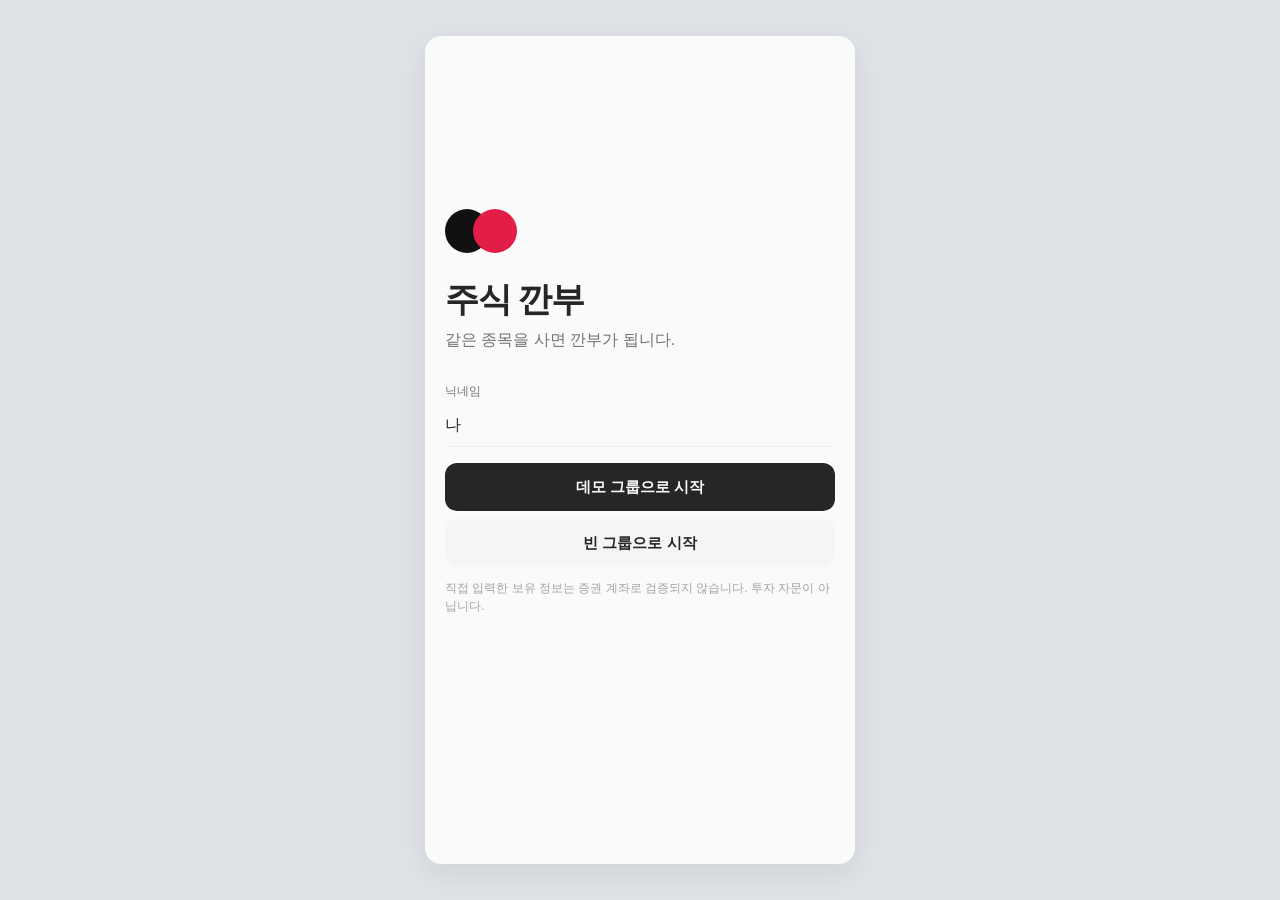
==== docs/index.html @ 41bc80ab "feat: 그룹 탭에서 활동을 빼고 활동 탭에만 모은다 그룹 홈은 멤버·내 차례·종목·깐부만 남긴다. 기록과 지금 사건은 활동 탭에서 본다.  Co-authored-by: song" ====
<!DOCTYPE html>
<html lang="ko">
<head>
  <meta charset="UTF-8" />
  <meta name="viewport" content="width=device-width, initial-scale=1, viewport-fit=cover" />
  <meta name="apple-mobile-web-app-capable" content="yes" />
  <meta name="mobile-web-app-capable" content="yes" />
  <meta name="apple-mobile-web-app-title" content="주식 깐부" />
  <meta name="apple-mobile-web-app-status-bar-style" content="default" />
  <meta name="theme-color" content="#FAFAFA" />
  <title>주식 깐부</title>
  <link rel="icon" href="data:image/svg+xml,%3Csvg xmlns='http://www.w3.org/2000/svg' viewBox='0 0 64 64'%3E%3Crect fill='%23FAFAFA' width='64' height='64'/%3E%3Ccircle cx='26' cy='32' r='14' fill='%23111111'/%3E%3Ccircle cx='38' cy='32' r='14' fill='%23E11D48'/%3E%3C/svg%3E" />
  <link rel="apple-touch-icon" href="icon.png" />
  <style>
:root {
  --bg: #fafafa;
  --surface: #ffffff;
  --text: #262626;
  --text-2: #737373;
  --text-3: #a3a3a3;
  --line: #efefef;
  --up: #e11d48;
  --down: #2563eb;
  --accent: #262626;
  --chip: #f5f5f5;
  --radius: 10px;
  --tab-h: 58px;
  --pad: 20px;
}

@media (prefers-color-scheme: dark) {
  :root {
    --bg: #0f0f10;
    --surface: #171718;
    --text: #f4f4f5;
    --text-2: #a1a1aa;
    --text-3: #71717a;
    --line: #27272a;
    --chip: #1f1f22;
    --accent: #f4f4f5;
    --up: #fb7185;
    --down: #60a5fa;
  }
}

* { box-sizing: border-box; }
html, body { margin: 0; min-height: 100%; min-height: 100dvh; }
body {
  font-family: -apple-system, BlinkMacSystemFont, "SF Pro Text", "Apple SD Gothic Neo", "Noto Sans KR", "Malgun Gothic", sans-serif;
  background: #e8eaed;
  color: var(--text);
  -webkit-font-smoothing: antialiased;
}

.device {
  min-height: 100dvh;
  display: flex;
  justify-content: center;
}
#app {
  width: min(100%, 430px);
  min-height: 100dvh;
  background: var(--bg);
  position: relative;
  display: flex;
  flex-direction: column;
}

.screen {
  flex: 1;
  overflow: auto;
  padding: calc(12px + env(safe-area-inset-top)) var(--pad) calc(var(--tab-h) + 20px + env(safe-area-inset-bottom));
}

.page-title {
  font-size: 22px;
  font-weight: 650;
  letter-spacing: -0.03em;
  margin: 4px 0 4px;
}
.brand-mark {
  width: 78px;
  height: 56px;
  position: relative;
  margin-bottom: 22px;
}
.brand-mark span {
  position: absolute;
  width: 44px;
  height: 44px;
  border-radius: 50%;
  top: 6px;
}
.brand-mark span:first-child { left: 0; background: #111; }
.brand-mark span:last-child { left: 28px; background: #e11d48; }
.brand-name {
  font-size: 34px;
  font-weight: 750;
  letter-spacing: -0.04em;
  margin: 0;
  line-height: 1.1;
}
.lead {
  font-size: 16px;
  color: var(--text-2);
  margin: 10px 0 32px;
  line-height: 1.45;
}
.screen.onboard {
  display: flex;
  flex-direction: column;
  justify-content: center;
  animation: rise 0.45s ease-out;
}
@keyframes rise {
  from { opacity: 0; transform: translateY(10px); }
  to { opacity: 1; transform: none; }
}
.empty-state {
  text-align: center;
  padding: 36px 12px 28px;
  display: flex;
  flex-direction: column;
  align-items: center;
}
.empty-state .brand-mark { margin-bottom: 16px; }
.empty-title {
  font-size: 18px;
  font-weight: 650;
  letter-spacing: -0.03em;
}
.empty-msg {
  font-size: 14px;
  color: var(--text-2);
  line-height: 1.5;
  margin: 8px 0 0;
  max-width: 260px;
}
.invite-chip {
  display: inline-flex;
  align-items: center;
  gap: 6px;
  border: 0;
  background: var(--chip);
  color: var(--text);
  font: inherit;
  font-size: 12px;
  font-weight: 650;
  letter-spacing: 0.02em;
  padding: 8px 12px;
  border-radius: 999px;
}
.invite-chip span { color: var(--text-2); font-weight: 500; }
.header-actions { margin: 4px 0 14px; }
.profile-head { padding: 8px 0 8px; }
.avatar.lg { width: 72px; height: 72px; font-size: 26px; }
.page-sub {
  font-size: 13px;
  color: var(--text-2);
  margin: 0 0 20px;
  font-weight: 400;
}

.section {
  margin: 20px 0 0;
}
.section:has(.section-head) {
  margin: 0;
  border-bottom: 1px solid var(--line);
}
.section-title {
  font-size: 13px;
  font-weight: 600;
  color: var(--text-2);
  margin: 0 0 8px;
  letter-spacing: -0.01em;
}
.section-head {
  width: 100%;
  display: flex;
  align-items: center;
  gap: 8px;
  background: none;
  border: 0;
  padding: 14px 0;
  color: var(--text-2);
  font-size: 13px;
  font-weight: 650;
  text-align: left;
}
.section-head .label { flex-shrink: 0; }
.section-head .count,
.section-head .preview {
  margin-left: auto;
  font-size: 12px;
  font-weight: 500;
  color: var(--text-3);
  overflow: hidden;
  text-overflow: ellipsis;
  white-space: nowrap;
  max-width: 48%;
  font-variant-numeric: tabular-nums;
}
.section-head .chev {
  width: 16px;
  height: 16px;
  color: var(--text-3);
  display: grid;
  place-items: center;
  flex-shrink: 0;
  transition: transform 0.18s ease;
}
.section-head .chev svg {
  width: 16px;
  height: 16px;
  display: block;
}
.section-head .chev.up { transform: rotate(180deg); }
.section-body { padding-bottom: 12px; }
.members-sec {
  border-bottom: 1px solid var(--line);
  padding: 14px 0 8px;
}
.members-sec .section-title { margin: 0 0 10px; }

.pager {
  display: flex;
  overflow-x: auto;
  scroll-snap-type: x mandatory;
  -webkit-overflow-scrolling: touch;
  scrollbar-width: none;
}
.pager::-webkit-scrollbar { display: none; }
.pager-slide {
  flex: 0 0 100%;
  scroll-snap-align: start;
  scroll-snap-stop: always;
}
.pager-slide .action-block {
  border: 1px solid var(--line);
  border-radius: 12px;
  padding: 14px 16px;
  background: var(--surface);
}
.pager-nav {
  display: flex;
  align-items: center;
  justify-content: center;
  gap: 10px;
  padding: 4px 0 2px;
}
.pager-idx {
  font-size: 11px;
  color: var(--text-3);
  font-variant-numeric: tabular-nums;
}
.pager-dots {
  display: flex;
  gap: 5px;
}
.pager-dots button {
  width: 6px;
  height: 6px;
  padding: 0;
  border: 0;
  border-radius: 50%;
  background: var(--line);
}
.pager-dots button.on { background: var(--text); }

.row-list { border-top: 1px solid var(--line); }
.row {
  display: flex;
  align-items: flex-start;
  gap: 12px;
  padding: 14px 0;
  border-bottom: 1px solid var(--line);
  background: transparent;
}
.row.btn {
  width: 100%;
  text-align: left;
  border-left: 0;
  border-right: 0;
  border-top: 0;
  font: inherit;
  color: inherit;
  cursor: pointer;
}

.stock-name {
  font-size: 16px;
  font-weight: 600;
  letter-spacing: -0.02em;
  display: inline-flex;
  align-items: center;
  gap: 5px;
}
.verified {
  display: inline-flex;
  align-items: center;
  justify-content: center;
  width: 14px;
  height: 14px;
  border-radius: 50%;
  background: #3897f0;
  color: #fff;
  font-size: 9px;
  font-weight: 800;
  line-height: 1;
  flex-shrink: 0;
}
.kind {
  font-size: 11px;
  font-weight: 600;
  color: var(--text-3);
  letter-spacing: 0.01em;
  margin-bottom: 6px;
}
.ticker {
  font-size: 12px;
  color: var(--text-3);
  font-variant-numeric: tabular-nums;
  margin-top: 2px;
}
.pct {
  font-size: 16px;
  font-weight: 600;
  font-variant-numeric: tabular-nums;
  letter-spacing: -0.03em;
  white-space: nowrap;
}
.pct.up { color: var(--up); }
.pct.down { color: var(--down); }
.meta {
  font-size: 13px;
  color: var(--text-2);
  margin-top: 6px;
  line-height: 1.45;
}
.caption {
  font-size: 12px;
  color: var(--text-3);
  margin-top: 4px;
}

.grow { flex: 1; min-width: 0; }
.right { text-align: right; }

.avatar {
  width: 36px;
  height: 36px;
  border-radius: 50%;
  display: grid;
  place-items: center;
  font-size: 13px;
  font-weight: 650;
  color: #fff;
  flex-shrink: 0;
  background: #6b7280;
}
.avatar.sm { width: 32px; height: 32px; font-size: 12px; }
.avatar.c0 { background: #405DE6; }
.avatar.c1 { background: #C13584; }
.avatar.c2 { background: #F77737; }
.avatar.c3 { background: #833AB4; }
.avatar.c4 { background: #1FA2F1; }
.avatar.c5 { background: #2BB673; }

.stock-mark {
  width: 40px;
  height: 40px;
  border-radius: 50%;
  display: grid;
  place-items: center;
  font-size: 15px;
  font-weight: 750;
  letter-spacing: -0.04em;
  flex-shrink: 0;
  overflow: hidden;
  font-family: -apple-system, "SF Pro Rounded", "Apple SD Gothic Neo", sans-serif;
}
.stock-mark.sm { width: 32px; height: 32px; font-size: 12px; }
.stock-mark.lg { width: 52px; height: 52px; font-size: 20px; }
.stock-mark img {
  width: 58%;
  height: 58%;
  object-fit: contain;
  display: none;
}
.stock-mark.has-logo img { display: block; }
.stock-mark .stock-glyph { display: grid; place-items: center; }
.stock-mark.has-logo .stock-glyph { display: none; }
.stock-mark.logo-failed img { display: none; }
.stock-mark.logo-failed .stock-glyph { display: grid; }

.icon-meta {
  display: inline-flex;
  align-items: center;
  gap: 4px;
  color: var(--text-2);
  font-size: 12px;
  font-weight: 550;
  background: none;
  border: 0;
  padding: 0;
  font-variant-numeric: tabular-nums;
}
.icon-meta svg {
  width: 18px;
  height: 18px;
  display: block;
}

.news {
  font-size: 12px;
  color: var(--text-2);
  margin-top: 4px;
  line-height: 1.4;
}
.vibe {
  font-size: 12px;
  font-weight: 600;
  color: var(--text-2);
  margin-top: 4px;
}
.pulse { margin-top: 6px; }
.pulse-top {
  display: flex;
  align-items: center;
  gap: 6px;
  min-width: 0;
}
.pulse-chip {
  font-size: 11px;
  font-weight: 650;
  padding: 3px 7px;
  border-radius: 999px;
  background: var(--chip);
  color: var(--text-2);
  flex-shrink: 0;
}
.pulse-chip.glory { color: var(--up); background: rgba(225, 29, 72, 0.12); }
.pulse-chip.roast { color: var(--down); background: rgba(37, 99, 235, 0.12); }
.pulse-take {
  font-size: 12px;
  font-weight: 500;
  color: var(--text-2);
  overflow: hidden;
  text-overflow: ellipsis;
  white-space: nowrap;
}
.pulse-blurb {
  font-size: 12px;
  color: var(--text-3);
  margin: 4px 0 2px;
}
.pulse-label {
  font-size: 11px;
  font-weight: 650;
  color: var(--text-3);
  margin: 6px 0 2px;
}
.pulse-news-row {
  display: flex;
  justify-content: space-between;
  gap: 10px;
  font-size: 12px;
  color: var(--text);
  line-height: 1.45;
  padding: 3px 0;
}
.pulse-news-row span:last-child {
  color: var(--text-3);
  flex-shrink: 0;
  font-size: 11px;
}
.row-block {
  padding: 14px 0;
  border-bottom: 1px solid var(--line);
}
.row-block .row {
  padding: 0;
  border-bottom: 0;
}
.take-steps {
  display: flex;
  gap: 4px;
  margin: 8px 0 4px;
}
.take-step {
  flex: 1;
  min-height: 36px;
  padding: 6px 2px;
  border-radius: 10px;
  border: 1px solid var(--line);
  background: var(--surface);
  color: var(--text-3);
  font-size: 11px;
  font-weight: 700;
  letter-spacing: -0.02em;
}
.take-step.on { color: var(--text); background: var(--chip); }
.take-step.on.glory {
  color: var(--up);
  border-color: rgba(225, 29, 72, 0.28);
  background: rgba(225, 29, 72, 0.12);
}
.take-step.on.roast {
  color: var(--down);
  border-color: rgba(37, 99, 235, 0.28);
  background: rgba(37, 99, 235, 0.12);
}
.news-card {
  display: flex;
  gap: 10px;
  align-items: stretch;
  padding: 8px 0;
  color: inherit;
  text-decoration: none;
}
.news-card + .news-card { border-top: 1px solid var(--line); }
.news-thumb {
  width: 72px;
  height: 54px;
  border-radius: 8px;
  object-fit: cover;
  background: var(--chip);
  flex-shrink: 0;
}
.news-body {
  min-width: 0;
  flex: 1;
  display: flex;
  flex-direction: column;
  justify-content: center;
  gap: 4px;
}
.news-title {
  font-size: 13px;
  font-weight: 650;
  letter-spacing: -0.03em;
  line-height: 1.35;
  display: -webkit-box;
  -webkit-line-clamp: 2;
  -webkit-box-orient: vertical;
  overflow: hidden;
}
.news-meta { font-size: 11px; color: var(--text-3); }
.chart-box { margin: 2px 0 16px; }
.chart-cap {
  font-size: 12px;
  color: var(--text-3);
  line-height: 1.45;
}
.chart-meta {
  margin-top: 6px;
  font-size: 12px;
  font-weight: 550;
  color: var(--text-2);
  font-variant-numeric: tabular-nums;
}
.chart {
  width: 100%;
  height: auto;
  display: block;
  margin-top: 8px;
  color: var(--text);
  cursor: pointer;
  touch-action: none;
}

.feed-badge {
  position: absolute;
  right: -2px;
  bottom: -2px;
  width: 14px;
  height: 14px;
  border-radius: 50%;
  color: #fff;
  display: grid;
  place-items: center;
}
.feed-badge svg { width: 8px; height: 8px; }
.avatar-wrap { position: relative; flex-shrink: 0; }

.members {
  display: flex;
  gap: 14px;
  overflow-x: auto;
  padding: 4px 0 8px;
}
.member {
  border: 0;
  background: none;
  padding: 0;
  min-width: 52px;
  text-align: center;
  cursor: pointer;
  color: var(--text);
  font: inherit;
}
.members.story { padding: 2px 0 12px; }
.member .avatar {
  width: 56px;
  height: 56px;
  font-size: 18px;
  box-shadow: 0 0 0 1px var(--line);
}
.member span {
  display: block;
  margin-top: 6px;
  font-size: 12px;
  font-weight: 500;
}

.actions {
  display: flex;
  flex-wrap: wrap;
  gap: 8px;
  margin-top: 10px;
}

button {
  font: inherit;
  cursor: pointer;
  touch-action: manipulation;
  -webkit-tap-highlight-color: rgba(0, 0, 0, 0.08);
}
.btn {
  border: 0;
  border-radius: 12px;
  padding: 14px 16px;
  min-height: 48px;
  font-size: 15px;
  font-weight: 600;
}
.btn.primary {
  background: var(--accent);
  color: var(--bg);
}
.btn.secondary {
  background: var(--chip);
  color: var(--text);
}
.btn.ghost {
  background: transparent;
  color: var(--text-2);
  padding-left: 0;
  min-height: 0;
}
.btn.text {
  background: none;
  border: 0;
  color: var(--text);
  font-size: 15px;
  font-weight: 550;
  padding: 6px 0;
  min-height: 0;
}
.btn.full { width: 100%; }
.btn.sm {
  min-height: 32px;
  padding: 7px 10px;
  font-size: 12px;
  font-weight: 550;
  background: var(--chip);
  color: var(--text);
  border: 0;
  border-radius: 8px;
}

.status {
  font-size: 11px;
  font-weight: 500;
  color: var(--text-3);
  white-space: nowrap;
}

.action-block {
  padding: 14px 0;
  border-bottom: 1px solid var(--line);
}
.action-block h4 {
  margin: 0 0 4px;
  font-size: 15px;
  font-weight: 600;
}
.action-block p {
  margin: 0 0 10px;
  font-size: 13px;
  color: var(--text-2);
  line-height: 1.45;
}

.feed-item {
  display: flex;
  gap: 12px;
  padding: 14px 0;
  border-bottom: 1px solid var(--line);
}
.feed-item b {
  display: block;
  font-size: 14px;
  font-weight: 600;
  margin-bottom: 2px;
}
.feed-item .body {
  font-size: 14px;
  color: var(--text);
  line-height: 1.45;
}
.feed-item .time {
  font-size: 12px;
  color: var(--text-3);
  margin-top: 6px;
}

.pair-row {
  display: flex;
  align-items: center;
  justify-content: space-between;
  gap: 12px;
  padding: 12px 0;
  border-bottom: 1px solid var(--line);
}
.pair-row .names {
  font-size: 14px;
  font-weight: 600;
}
.pair-row .stock {
  font-size: 13px;
  color: var(--text-2);
  margin-top: 2px;
}
.grade {
  font-size: 13px;
  font-weight: 650;
  margin-top: 2px;
}
.grade.glory, .kind.glory, .mood.glory { color: var(--up); }
.grade.roast, .kind.roast, .mood.roast { color: var(--down); }
.grade.plain { color: var(--text-2); }
.mood {
  font-size: 12px;
  font-weight: 600;
  margin: 0 0 10px;
  line-height: 1.4;
}

.header-meta {
  display: flex;
  justify-content: space-between;
  align-items: baseline;
  gap: 12px;
  margin-bottom: 16px;
}
.invite {
  font-size: 12px;
  color: var(--text-3);
  font-variant-numeric: tabular-nums;
}

input, select, textarea {
  width: 100%;
  font: inherit;
  font-size: 16px;
  padding: 12px 0;
  border: 0;
  border-bottom: 1px solid var(--line);
  background: transparent;
  color: var(--text);
  margin: 4px 0 16px;
  border-radius: 0;
  outline: none;
}
label {
  font-size: 12px;
  color: var(--text-2);
  font-weight: 500;
}

.note {
  font-size: 12px;
  color: var(--text-3);
  line-height: 1.5;
  margin: 12px 0 16px;
}

.tabs {
  position: absolute;
  left: 0;
  right: 0;
  bottom: 0;
  height: calc(var(--tab-h) + env(safe-area-inset-bottom));
  padding-bottom: env(safe-area-inset-bottom);
  background: color-mix(in srgb, var(--surface) 88%, transparent);
  -webkit-backdrop-filter: saturate(160%) blur(18px);
  backdrop-filter: saturate(160%) blur(18px);
  border-top: 1px solid var(--line);
  display: grid;
  grid-template-columns: repeat(4, 1fr);
  z-index: 6;
}
.tabs button {
  background: none;
  border: 0;
  color: var(--text-3);
  font-size: 10px;
  font-weight: 500;
  display: flex;
  flex-direction: column;
  align-items: center;
  justify-content: center;
  gap: 3px;
}
.tabs button svg {
  width: 24px;
  height: 24px;
  display: block;
}
.tabs button.on { color: var(--text); font-weight: 650; }

.sheet {
  position: fixed;
  inset: 0;
  background: rgba(17, 17, 17, 0.4);
  display: flex;
  align-items: flex-end;
  z-index: 40;
}
.sheet .panel {
  background: var(--surface);
  width: 100%;
  max-width: 430px;
  margin: 0 auto;
  border-radius: 18px 18px 0 0;
  padding: 10px var(--pad) calc(24px + env(safe-area-inset-bottom));
  max-height: 86%;
  overflow: auto;
  -webkit-overflow-scrolling: touch;
}
.grabber {
  width: 36px;
  height: 5px;
  border-radius: 99px;
  background: var(--line);
  margin: 4px auto 14px;
}
.sheet h2 {
  font-size: 18px;
  font-weight: 650;
  margin: 0 0 8px;
}

.toast {
  position: fixed;
  left: 50%;
  bottom: calc(var(--tab-h) + 18px + env(safe-area-inset-bottom));
  transform: translateX(-50%);
  background: #111;
  color: #fff;
  padding: 10px 14px;
  border-radius: 8px;
  z-index: 20;
  font-size: 13px;
  font-weight: 500;
}

.stack { display: flex; flex-direction: column; gap: 8px; }
.split { display: flex; gap: 8px; }
.split > * { flex: 1; }

.thread-head {
  display: flex;
  flex-direction: column;
  gap: 10px;
  margin-bottom: 12px;
}
.thread-title {
  display: flex;
  gap: 12px;
  align-items: flex-start;
}

.comment {
  display: flex;
  gap: 10px;
  padding: 10px 0;
  border-bottom: 1px solid var(--line);
}
.comment.reply { padding-left: 28px; }
.comment .body {
  font-size: 14px;
  line-height: 1.45;
  margin-top: 2px;
}
.comment .time { font-size: 12px; color: var(--text-3); margin-top: 4px; }
.history-item {
  padding: 10px 0;
  border-bottom: 1px solid var(--line);
}
.history-item .body { font-size: 14px; margin-top: 4px; }
.history-item .time { font-size: 12px; color: var(--text-3); margin-top: 4px; }

@media (min-width: 860px) {
  body { background: #dfe2e6; }
  .device { padding: 24px 0; align-items: center; }
  #app {
    min-height: min(860px, 92dvh);
    height: min(860px, 92dvh);
    border-radius: 16px;
    overflow: hidden;
    box-shadow: 0 8px 30px rgba(0, 0, 0, 0.08);
  }
}

  </style>
</head>
<body>
  <div class="device">
    <div id="app"></div>
  </div>
  <div id="toast" class="toast" hidden></div>
  <script>
const CATALOG = [
  ["NVDA", "NVIDIA", "nasdaq", 182.4],
  ["AAPL", "Apple", "nasdaq", 231.42],
  ["TSLA", "Tesla", "nasdaq", 248.1],
  ["AMD", "AMD", "nasdaq", 156.8],
  ["MSFT", "Microsoft", "nasdaq", 428.5],
  ["AMZN", "Amazon", "nasdaq", 197.3],
  ["005930", "삼성전자", "krx", 72300],
  ["000660", "SK하이닉스", "krx", 178000],
  ["035420", "NAVER", "krx", 186500],
  ["035720", "카카오", "krx", 41200]
];

const uid = () => crypto.randomUUID ? crypto.randomUUID() : String(Date.now() + Math.random());
const now = () => Date.now();
const hours = (n) => n * 3600 * 1000;
const days = (n) => n * 24 * 3600 * 1000;

function formatPrice(value, market) {
  if (market === "krx") return Math.round(value).toLocaleString("ko-KR") + "원";
  return "$" + value.toLocaleString("en-US", { minimumFractionDigits: 2, maximumFractionDigits: 2 });
}
function formatPct(value) {
  const sign = value >= 0 ? "+" : "";
  return sign + (value * 100).toFixed(1) + "%";
}
function relative(ts) {
  const d = Math.max(1, Math.round((now() - ts) / 60000));
  if (d < 60) return d + "분 전";
  const h = Math.round(d / 60);
  if (h < 24) return h + "시간 전";
  return Math.round(h / 24) + "일 전";
}

function makeStocks() {
  return CATALOG.map(([ticker, name, market, base]) => ({
    id: ticker, ticker, name, market, base, offset: 0
  }));
}
function priceOf(stock) {
  return stock.base * (1 + (stock.offset || 0));
}
function ret(avg, current) {
  return (current - avg) / avg;
}
function gradeFor(shared) {
  if (shared >= 0.5) return { title: "신의 한 수 파트너", kick: "glory" };
  if (shared <= -0.5) return { title: "공동묘지 파트너", kick: "roast" };
  if (shared <= -0.3) return { title: "최악의 주식 파트너", kick: "roast" };
  if (shared >= 0.3) return { title: "황금 깐부", kick: "glory" };
  return { title: "주식 깐부", kick: "plain" };
}

const MARKS = {
  NVDA: { bg: "#76B900", fg: "#111", g: "N" },
  AAPL: { bg: "#1C1C1E", fg: "#fff", g: "A" },
  TSLA: { bg: "#CC0000", fg: "#fff", g: "T" },
  AMD: { bg: "#000", fg: "#fff", g: "A" },
  MSFT: { bg: "#F5F5F5", fg: "#111", g: "M" },
  AMZN: { bg: "#FF9900", fg: "#111", g: "a" },
  GOOGL: { bg: "#fff", fg: "#4285F4", g: "G" },
  META: { bg: "#0668E1", fg: "#fff", g: "f" },
  "005930": { bg: "#1428A0", fg: "#fff", g: "삼" },
  "000660": { bg: "#EE1C25", fg: "#fff", g: "하" },
  "035420": { bg: "#03C75A", fg: "#fff", g: "N" },
  "035720": { bg: "#FEE500", fg: "#191919", g: "K" }
};
const SIMPLE_ICONS = {
  NVDA: "nvidia/111111",
  AAPL: "apple/ffffff",
  TSLA: "tesla/ffffff",
  AMD: "amd/ffffff",
  MSFT: "microsoft",
  AMZN: "amazon/111111",
  GOOGL: "google",
  META: "meta/ffffff",
  "005930": "samsung/ffffff",
  "035420": "naver/ffffff",
  "035720": "kakaotalk/191919"
};
const LOGO_DOMAINS = {
  "000660": "skhynix.com"
};

function logoSrc(ticker) {
  if (SIMPLE_ICONS[ticker]) return "https://cdn.simpleicons.org/" + SIMPLE_ICONS[ticker];
  if (LOGO_DOMAINS[ticker]) return "https://www.google.com/s2/favicons?sz=128&domain=" + encodeURIComponent(LOGO_DOMAINS[ticker]);
  return "";
}
function stockMark(s, size) {
  const mark = MARKS[s.ticker] || MARKS[s.id] || { bg: "#405DE6", fg: "#fff", g: (s.name || s.ticker || "?").slice(0, 1) };
  const src = logoSrc(s.ticker);
  const cls = `stock-mark${size === "sm" ? " sm" : size === "lg" ? " lg" : ""}${src ? " has-logo" : ""}`;
  const glyph = `<span class="stock-glyph">${esc(mark.g)}</span>`;
  const img = src ? `<img alt="" src="${esc(src)}" onerror="this.parentNode.classList.add('logo-failed')">` : "";
  return `<div class="${cls}" style="background:${mark.bg};color:${mark.fg}">${img}${glyph}</div>`;
}
const PHOTOS = {
  chip: "https://images.unsplash.com/photo-1518770660439-4636190af475?auto=format&fit=crop&w=400&h=280&q=60",
  phone: "https://images.unsplash.com/photo-1510557880182-3d4d3cba35a5?auto=format&fit=crop&w=400&h=280&q=60",
  car: "https://images.unsplash.com/photo-1560958089-b8a1929cea89?auto=format&fit=crop&w=400&h=280&q=60",
  cloud: "https://images.unsplash.com/photo-1451187580459-43490279c0fa?auto=format&fit=crop&w=400&h=280&q=60",
  shop: "https://images.unsplash.com/photo-1556742049-0cfed4f6a45d?auto=format&fit=crop&w=400&h=280&q=60",
  social: "https://images.unsplash.com/photo-1611162616475-46b635cb6868?auto=format&fit=crop&w=400&h=280&q=60"
};
const TAKE_LEVELS = [
  { v: -2, title: "강력 매도", short: "강매도", kick: "roast" },
  { v: -1, title: "매도", short: "매도", kick: "roast" },
  { v: 0, title: "관망", short: "관망", kick: "plain" },
  { v: 1, title: "추천", short: "추천", kick: "glory" },
  { v: 2, title: "강력 추천", short: "강추천", kick: "glory" }
];
const NEWS = {
  NVDA: [
    { t: "엔비디아, 실적 발표 앞두고 거래량 증가", ago: "2시간 전", src: "한국경제", q: "엔비디아 실적 거래량", img: PHOTOS.chip },
    { t: "데이터센터 가이던스 전망이 다시 나와", ago: "어제", src: "매일경제", q: "엔비디아 데이터센터 가이던스", img: PHOTOS.chip }
  ],
  AAPL: [
    { t: "애플 서비스 매출이 실적을 받쳐 준다는 분석", ago: "3시간 전", src: "서울경제", q: "애플 서비스 매출", img: PHOTOS.phone },
    { t: "신제품 사이클 눈높이 조정 중", ago: "어제", src: "한국경제", q: "애플 신제품 사이클", img: PHOTOS.phone }
  ],
  TSLA: [
    { t: "테슬라 인도량 숫자를 놓고 전망이 갈려", ago: "1시간 전", src: "매일경제", q: "테슬라 인도량", img: PHOTOS.car },
    { t: "마진 회복 속도가 다시 주목받는 이유", ago: "어제", src: "한국경제", q: "테슬라 마진", img: PHOTOS.car }
  ],
  AMD: [
    { t: "AMD, AI 칩 수주 이야기가 다시 나와", ago: "4시간 전", src: "서울경제", q: "AMD AI 칩 수주", img: PHOTOS.chip },
    { t: "서버 GPU 수요 눈높이 조정 중", ago: "어제", src: "매일경제", q: "AMD 서버 GPU", img: PHOTOS.chip }
  ],
  MSFT: [
    { t: "마이크로소프트 클라우드 실적 눈높이", ago: "2시간 전", src: "한국경제", q: "마이크로소프트 클라우드 실적", img: PHOTOS.cloud },
    { t: "AI 구독이 실적을 끌고 간다는 분석", ago: "어제", src: "매일경제", q: "마이크로소프트 AI 구독", img: PHOTOS.cloud }
  ],
  AMZN: [
    { t: "아마존 광고·AWS가 실적을 끌고 간다", ago: "5시간 전", src: "서울경제", q: "아마존 AWS 광고", img: PHOTOS.shop },
    { t: "물류 비용 이야기가 다시 나와", ago: "어제", src: "한국경제", q: "아마존 물류 비용", img: PHOTOS.shop }
  ],
  "005930": [
    { t: "삼성전자, 반도체 업황 이야기가 다시 나와", ago: "2시간 전", src: "한국경제", q: "삼성전자 반도체 업황", img: PHOTOS.chip, kr: true },
    { t: "HBM·파운드리 수주 전망", ago: "어제", src: "매일경제", q: "삼성전자 HBM 파운드리", img: PHOTOS.chip, kr: true }
  ],
  "000660": [
    { t: "SK하이닉스 HBM 수요 이야기가 나와", ago: "1시간 전", src: "한국경제", q: "SK하이닉스 HBM", img: PHOTOS.chip, kr: true },
    { t: "공급 계약 눈높이 조정 중", ago: "어제", src: "서울경제", q: "SK하이닉스 공급 계약", img: PHOTOS.chip, kr: true }
  ],
  "035420": [
    { t: "네이버 광고·커머스 회복 속도", ago: "3시간 전", src: "매일경제", q: "네이버 광고 커머스", img: PHOTOS.shop, kr: true },
    { t: "웹툰·콘텐츠 매출 이야기", ago: "어제", src: "한국경제", q: "네이버 웹툰 매출", img: PHOTOS.social, kr: true }
  ],
  "035720": [
    { t: "카카오 플랫폼 실적 눈높이 조정", ago: "2시간 전", src: "한국경제", q: "카카오 실적", img: PHOTOS.social, kr: true },
    { t: "톡비즈 회복 속도가 관전 포인트", ago: "어제", src: "서울경제", q: "카카오 톡비즈", img: PHOTOS.social, kr: true }
  ]
};

function headlines(ticker) {
  return NEWS[ticker] || [{ t: "그룹에서 이 종목 이야기 중", ago: "데모", src: "뉴스", q: ticker, img: PHOTOS.chip }];
}
function newsLine(ticker) {
  const item = headlines(ticker)[0];
  return item.t + " · " + item.ago + " · 데모";
}
function newsLink(item, ticker) {
  const q = encodeURIComponent(item.q || item.t);
  if (item.kr || (stock(ticker) || {}).market === "krx") {
    return "https://search.naver.com/search.naver?where=news&query=" + q;
  }
  return "https://news.google.com/search?q=" + q + "&hl=ko&gl=KR&ceid=KR:ko";
}
function newsCard(item, ticker) {
  return `<a class="news-card" href="${esc(newsLink(item, ticker))}" target="_blank" rel="noopener">
    <img class="news-thumb" src="${esc(item.img)}" alt="" onerror="this.style.visibility='hidden'">
    <span class="news-body">
      <span class="news-title">${esc(item.t)}</span>
      <span class="news-meta">${esc(item.src)} · ${esc(item.ago)}</span>
    </span>
  </a>`;
}
function takeMeta(v) {
  return TAKE_LEVELS.find((x) => x.v === v) || TAKE_LEVELS[2];
}
function takesFor(stockId) {
  return (state.takes || []).filter((t) => t.stockId === stockId);
}
function myTake(stockId) {
  const row = takesFor(stockId).find((t) => t.userId === state.me.id);
  return row ? row.level : null;
}
function groupTake(stockId) {
  const levels = takesFor(stockId).map((t) => t.level);
  if (!levels.length) return null;
  const avg = levels.reduce((a, b) => a + b, 0) / levels.length;
  const rounded = Math.sign(avg) * Math.round(Math.abs(avg));
  return Math.max(-2, Math.min(2, rounded));
}
function takeStepper(stockId) {
  const mine = myTake(stockId);
  const selected = mine == null ? groupTake(stockId) : mine;
  return `<div class="take-steps">${TAKE_LEVELS.map((lv) => `<button type="button" class="take-step ${lv.kick}${selected === lv.v ? " on" : ""}" data-act="take:${stockId}:${lv.v}">${esc(lv.short)}</button>`).join("")}</div>`;
}
function pulseOf(stockId) {
  const s = stock(stockId);
  const n = commentsFor(stockId).length;
  const pending = state.recs.filter((r) => r.stockId === stockId && (r.status === "pending" || r.status === "willBuy")).length;
  const shared = bonds().find((b) => b.stockId === stockId)?.shared;
  const items = headlines(s ? s.ticker : stockId);
  const voted = groupTake(stockId);
  const takeN = takesFor(stockId).length;
  let rating = "관망", kick = "plain", take = "아직 평가 없음", blurb = "그룹 평가 없음";
  if (n >= 3) { rating = "들뜸"; kick = "glory"; take = "지금 말이 많은 종목"; blurb = "댓글 " + n + (pending ? " · 추천 " + pending : ""); }
  else if (typeof shared === "number" && shared <= -0.15) { rating = "물림"; kick = "roast"; take = "같이 물린 분위기"; blurb = "깐부 수익률 " + formatPct(shared) + (n ? " · 댓글 " + n : ""); }
  else if (typeof shared === "number" && shared >= 0.15) { rating = "웃는 중"; kick = "glory"; take = "같이 웃는 분위기"; blurb = "깐부 수익률 " + formatPct(shared) + (n ? " · 댓글 " + n : ""); }
  else if (pending > 0) { rating = "추천 중"; kick = "plain"; take = n ? "추천이 왔고 댓글도 있음" : "추천이 와 있음"; blurb = "추천 " + pending + (n ? " · 댓글 " + n : ""); }
  else if (n > 0) { rating = "이야기 중"; kick = "plain"; take = "댓글이 오가는 중"; blurb = "댓글 " + n; }
  if (voted != null) {
    const meta = takeMeta(voted);
    rating = meta.title;
    kick = meta.kick;
    take = takeN ? "그룹 " + takeN + "명 평가" : meta.title;
  }
  return { rating, kick, take, blurb, items, voted, takeN, mine: myTake(stockId) };
}
function pulseStrip(stockId, compact) {
  const p = pulseOf(stockId);
  const ticker = (stock(stockId) || {}).ticker || stockId;
  const news = compact
    ? newsCard(p.items[0], ticker)
    : `<div class="pulse-blurb">${esc(p.blurb)}</div>
    ${takeStepper(stockId)}
    <div class="pulse-label">주요 뉴스</div>` + p.items.slice(0, 2).map((it) => newsCard(it, ticker)).join("");
  return `<div class="pulse ${compact ? "compact" : ""}">
    <div class="pulse-top"><span class="pulse-chip ${p.kick}">${esc(p.rating)}</span><span class="pulse-take">${esc(p.take)}</span></div>
    ${news}
  </div>`;
}
function seedValue(ticker) {
  return [...String(ticker)].reduce((a, c) => a + c.charCodeAt(0), 0);
}
function history(s, days) {
  days = days || 14;
  const base = priceOf(s);
  let price = base * 0.86;
  const seed = seedValue(s.ticker);
  const points = [];
  for (let i = days; i >= 0; i--) {
    const wave = Math.sin((i + seed) / 6.5) * 0.018;
    const drift = ((seed % 7) - 3) * 0.0015;
    price = Math.max(base * 0.55, price * (1 + wave + drift));
    const rounded = s.market === "krx" ? Math.round(price / 50) * 50 : Math.round(price * 100) / 100;
    points.push({ daysAgo: i, price: rounded });
  }
  points[points.length - 1].price = s.market === "krx" ? Math.round(base / 50) * 50 : Math.round(base * 100) / 100;
  return points;
}
function chartPickHTML(s) {
  const pts = history(s);
  const idx = state.chartIndex == null ? pts.length - 1 : Math.min(state.chartIndex, pts.length - 1);
  const ys = pts.map((p) => p.price);
  const min = Math.min.apply(null, ys);
  const max = Math.max.apply(null, ys);
  const span = max - min || 1;
  const w = 320;
  const h = 88;
  const coords = pts.map((p, i) => {
    const x = 8 + (i / (pts.length - 1)) * (w - 16);
    const y = 10 + (1 - (p.price - min) / span) * (h - 20);
    return [x, y];
  });
  const line = coords.map((c) => c[0].toFixed(1) + "," + c[1].toFixed(1)).join(" ");
  const sel = coords[idx];
  const picked = pts[idx];
  const when = picked.daysAgo === 0 ? "오늘" : picked.daysAgo + "일 전";
  const meta = state.chartIndex == null
    ? `눌러서 고르기 · 오늘 ${formatPrice(pts[pts.length - 1].price, s.market)}`
    : `${when} · ${formatPrice(picked.price, s.market)}`;
  return `<div class="chart-box">
    <div class="chart-cap">차트를 눌러 그날 가격을 고르세요. 데모 시세입니다. 주문이 나가지 않습니다.</div>
    <svg class="chart" viewBox="0 0 ${w} ${h}" role="img" aria-label="최근 시세 차트">
      <rect width="${w}" height="${h}" fill="transparent"></rect>
      <polyline fill="none" stroke="currentColor" stroke-width="2" points="${line}"></polyline>
      ${state.chartIndex == null ? "" : `<circle cx="${sel[0].toFixed(1)}" cy="${sel[1].toFixed(1)}" r="4.5" fill="currentColor"></circle>`}
    </svg>
    <div class="chart-meta">${meta}</div>
  </div>`;
}
function applyChartPick(clientX) {
  const svg = document.querySelector("svg.chart");
  const ticker = document.getElementById("add-ticker")?.value;
  const s = ticker ? stock(ticker) : null;
  if (!svg || !s) return;
  const pts = history(s);
  const rect = svg.getBoundingClientRect();
  const x = clientX - rect.left;
  const idx = Math.max(0, Math.min(pts.length - 1, Math.round((x / Math.max(rect.width, 1)) * (pts.length - 1))));
  state.chartIndex = idx;
  state.addTicker = ticker;
  const p = pts[idx].price;
  state.addPrice = s.market === "krx" ? String(Math.round(p)) : p.toFixed(2);
  const input = document.getElementById("add-price");
  if (input) input.value = state.addPrice;
  const meta = document.querySelector(".chart-meta");
  const when = pts[idx].daysAgo === 0 ? "오늘" : pts[idx].daysAgo + "일 전";
  if (meta) meta.textContent = when + " · " + formatPrice(p, s.market);
  const ys = pts.map((pt) => pt.price);
  const min = Math.min.apply(null, ys);
  const max = Math.max.apply(null, ys);
  const span = max - min || 1;
  const w = 320;
  const h = 88;
  const cx = 8 + (idx / (pts.length - 1)) * (w - 16);
  const cy = 10 + (1 - (pts[idx].price - min) / span) * (h - 20);
  let circle = svg.querySelector("circle");
  if (!circle) {
    circle = document.createElementNS("http://www.w3.org/2000/svg", "circle");
    circle.setAttribute("r", "4.5");
    circle.setAttribute("fill", "currentColor");
    svg.appendChild(circle);
  }
  circle.setAttribute("cx", cx.toFixed(1));
  circle.setAttribute("cy", cy.toFixed(1));
}
function ico(name, filled) {
  const solid = filled && (name === "heart" || name === "me" || name === "star");
  const sw = solid
    ? `fill="currentColor" stroke="none"`
    : `fill="none" stroke="currentColor" stroke-width="${filled ? 2.15 : 1.7}" stroke-linecap="round" stroke-linejoin="round"`;
  const paths = {
    group: `<path d="M16 21v-2a4 4 0 0 0-4-4H6a4 4 0 0 0-4 4v2"/><circle cx="9" cy="7" r="4"/><path d="M22 21v-2a4 4 0 0 0-3-3.87"/><path d="M16 3.13a4 4 0 0 1 0 7.75"/>`,
    chart: `<path d="M3 3v18h18"/><path d="M7 14l4-4 4 4 6-7"/>`,
    heart: `<path d="M20.84 4.61a5.5 5.5 0 0 0-7.78 0L12 5.67l-1.06-1.06a5.5 5.5 0 0 0-7.78 7.78L12 21.23l8.84-8.84a5.5 5.5 0 0 0 0-7.78z"/>`,
    me: `<circle cx="12" cy="8" r="4"/><path d="M4 20a8 8 0 0 1 16 0"/>`,
    comment: `<path d="M21 11.5a8.5 8.5 0 0 1-8.5 8.4 8.4 8.4 0 0 1-3.8-.9L3 21l1.9-5.7a8.4 8.4 0 0 1-.9-3.8 8.5 8.5 0 0 1 8.5-8.5h.5a8.5 8.5 0 0 1 8 8.5z"/>`,
    plane: `<path d="M22 2L11 13"/><path d="M22 2l-7 20-4-9-9-4 20-7z"/>`,
    star: `<path d="M12 2l2.6 6.6L22 10l-5 4.9L18.2 22 12 18.3 5.8 22 7 14.9 2 10l7.4-1.4L12 2z"/>`,
    down: `<path d="M6 9l6 6 6-6"/>`
  };
  return `<svg viewBox="0 0 24 24" ${sw}>${paths[name] || ""}</svg>`;
}
function commentMeta(stockId) {
  const n = commentsFor(stockId).length;
  return `<span class="icon-meta">${ico("comment")}${n ? `<span>${n}</span>` : ""}</span>`;
}

function emptyState(me) {
  return {
    me,
    users: [me],
    groups: [],
    members: [],
    selectedGroupId: null,
    holdings: [],
    recs: [],
    proposals: [],
    cobuys: [],
    suspicions: [],
    events: [],
    badges: [],
    comments: [],
    takes: [],
    stocks: makeStocks(),
    onboarding: true,
    tab: "group",
    sheet: null,
    toast: null,
    error: null,
    replyTo: null,
    threadDraft: "",
    addTicker: null,
    addPrice: "",
    chartIndex: null,
    groupOpen: { turn: true, mood: true },
    inboxPage: 0
  };
}

function seed(state) {
  const friends = [
    { id: "cheolsu", nickname: "철수" },
    { id: "younghee", nickname: "영희" },
    { id: "minsu", nickname: "민수" },
    { id: "junho", nickname: "준호" },
    { id: "sujin", nickname: "수진" }
  ];
  state.users.push(...friends);
  const group = { id: "g1", name: "우리 주식팟", invite: "KKANBU", ownerId: "cheolsu" };
  state.groups.push(group);
  state.selectedGroupId = group.id;
  const people = [state.me, ...friends];
  people.forEach((p, i) => state.members.push({ groupId: group.id, userId: p.id, joinedAt: now() - days(20 - i) }));

  const H = (userId, ticker, avg, extra = {}) => ({
    id: uid(),
    userId,
    stockId: ticker,
    averagePrice: avg,
    quantity: extra.quantity,
    status: extra.status || "holding",
    sellPrice: extra.sellPrice,
    verification: extra.verification || "unverified",
    createdAt: extra.createdAt || now() - days(14)
  });

  const youngheeNVDA = H("younghee", "NVDA", 140, { quantity: 2, createdAt: now() - days(32) });
  const junhoTSLA = H("junho", "TSLA", 241, { verification: "suspected", createdAt: now() - days(10) });
  state.holdings.push(
    H("cheolsu", "NVDA", 138, { quantity: 4, verification: "screenshot", createdAt: now() - days(40) }),
    youngheeNVDA,
    H("cheolsu", "AAPL", 198, { verification: "screenshot", createdAt: now() - days(50) }),
    H("younghee", "AAPL", 210.4, { createdAt: now() - days(18) }),
    H("minsu", "TSLA", 180, { status: "sold", sellPrice: 212, createdAt: now() - days(25) }),
    junhoTSLA,
    H("sujin", "005930", 68500, { verification: "screenshot", createdAt: now() - days(60) }),
    H("minsu", "000660", 210000, { createdAt: now() - days(12) }),
    H("younghee", "AMD", 142, { createdAt: now() - days(22) }),
    H(state.me.id, "AAPL", 205, { createdAt: now() - days(14) }),
    H("minsu", "035720", 62000, { createdAt: now() - days(16) }),
    H("junho", "035720", 62000, { createdAt: now() - days(15) })
  );

  state.recs.push({
    id: "rec1", groupId: group.id, senderId: "younghee", receiverId: state.me.id,
    stockId: "NVDA", holdingId: youngheeNVDA.id, message: "같이 들어가 봐.",
    status: "pending", createdAt: now() - hours(3)
  });
  state.comments.push(
    { id: "cm1", groupId: group.id, stockId: "NVDA", authorId: "cheolsu", parentId: null, body: "지금 들어가도 늦었나", createdAt: now() - hours(2) },
    { id: "cm2", groupId: group.id, stockId: "NVDA", authorId: state.me.id, parentId: "cm1", body: "평단만 적어둘게", createdAt: now() - hours(1) },
    { id: "cm3", groupId: group.id, stockId: "NVDA", authorId: "minsu", parentId: null, body: "나는 패스ㅋㅋ 물리면 니 탓이다", createdAt: now() - hours(0.5) }
  );
  state.takes.push(
    { id: "tk-nvda-yh", groupId: group.id, stockId: "NVDA", userId: "younghee", level: 2 },
    { id: "tk-nvda-cs", groupId: group.id, stockId: "NVDA", userId: "cheolsu", level: 1 },
    { id: "tk-nvda-ms", groupId: group.id, stockId: "NVDA", userId: "minsu", level: 2 },
    { id: "tk-aapl-me", groupId: group.id, stockId: "AAPL", userId: state.me.id, level: 1 },
    { id: "tk-kakao-ms", groupId: group.id, stockId: "035720", userId: "minsu", level: -2 },
    { id: "tk-kakao-jh", groupId: group.id, stockId: "035720", userId: "junho", level: -1 },
    { id: "tk-amd-ms", groupId: group.id, stockId: "AMD", userId: "minsu", level: 1 }
  );
  const proposal = {
    id: "p1", groupId: group.id, proposerId: "minsu", stockId: "AMD",
    message: "이번에 같이 들어갈 사람?", createdAt: now() - hours(8)
  };
  state.proposals.push(proposal);
  state.cobuys.push(
    { id: "c1", proposalId: "p1", groupId: group.id, userId: "minsu", stockId: "AMD", nagCount: 1, lastNagAt: now() - hours(1), status: "promised" },
    { id: "c2", proposalId: "p1", groupId: group.id, userId: "younghee", stockId: "AMD", nagCount: 0, status: "promised" }
  );
  state.suspicions.push({ holdingId: junhoTSLA.id, actorId: "minsu", targetUserId: "junho", createdAt: now() - hours(5) });

  const nick = state.me.nickname;
  state.events = [
    ev(group.id, "멤버 참여", `${nick}님이 그룹에 참여했습니다.`, now() - 120000, "member", state.me.id),
    ev(group.id, "추천", `영희가 ${nick}에게 NVIDIA를 추천했습니다.`, now() - hours(3), "rec", "younghee", "NVDA"),
    ev(group.id, "댓글", `철수가 NVIDIA에 댓글을 남겼습니다. “지금 들어가도 늦었나”`, now() - hours(2), "cmt", "cheolsu", "NVDA"),
    ev(group.id, "대댓글", `${nick}가 NVIDIA에 답글을 남겼습니다. “평단만 적어둘게”`, now() - hours(1), "cmt", state.me.id, "NVDA"),
    ev(group.id, "매수 제안", `민수가 AMD 매수를 제안했습니다.`, now() - hours(8), "prop", "minsu", "AMD"),
    ev(group.id, "매수 제안 · 재요청", `${nick}에게 AMD 매수를 다시 제안했습니다.`, now() - hours(1), "nag", "minsu", "AMD"),
    ev(group.id, "깐부", `${nick} · 철수 · Apple`, now() - days(14), "kk", state.me.id),
    ev(group.id, "깐부", `철수 · 영희 · NVIDIA`, now() - days(32), "kk", "cheolsu"),
    ev(group.id, "황금 깐부", `철수 · 영희가 NVIDIA 황금 깐부가 되었습니다.`, now() - days(4), "gold", "cheolsu"),
    ev(group.id, "최악의 주식 파트너", `민수 · 준호가 카카오에서 최악의 주식 파트너가 되었습니다. 같이 물린 사이.`, now() - days(3), "worst", "minsu"),
    ev(group.id, "혼자 매도", `Tesla를 매도했습니다. 준호는 아직 보유 중.`, now() - days(2), "solo", "minsu"),
    ev(group.id, "구라핑 의심", `준호의 Tesla 매수가를 의심하고 있습니다.`, now() - hours(5), "gura", "minsu"),
    ev(group.id, "인증", `NVIDIA 매수가를 인증했습니다.`, now() - days(39), "shot", "cheolsu"),
    ev(group.id, "존버", `Tesla에서 친구들이 떠났는데 준호만 남아 있습니다.`, now() - days(2) + 30000, "diamond", "junho")
  ];
  state.badges = [
    { userId: "cheolsu", title: "황금 깐부" },
    { userId: "younghee", title: "황금 깐부" },
    { userId: "junho", title: "존버" }
  ];
  state.onboarding = false;
}

function ev(groupId, title, message, createdAt, type, actorId, stockId) {
  return { id: uid(), groupId, title, message, createdAt, type, actorId, stockId: stockId || null };
}

let state = emptyState({ id: "me", nickname: "나" });

function stock(id) { return state.stocks.find((s) => s.id === id); }
function user(id) { return state.users.find((u) => u.id === id); }
function nickname(id) { return user(id)?.nickname || "?"; }
function group() { return state.groups.find((g) => g.id === state.selectedGroupId); }
function memberUsers() {
  const g = group();
  if (!g) return [];
  return state.members.filter((m) => m.groupId === g.id).map((m) => user(m.userId)).filter(Boolean);
}
function activeHoldings(userId) {
  return state.holdings.filter((h) => h.userId === userId && h.status === "holding");
}
function bonds() {
  const g = group();
  if (!g) return [];
  const memberIds = new Set(memberUsers().map((u) => u.id));
  const active = state.holdings.filter((h) => h.status === "holding" && memberIds.has(h.userId));
  const byStock = {};
  active.forEach((h) => { (byStock[h.stockId] ||= []).push(h); });
  const out = [];
  Object.entries(byStock).forEach(([stockId, hs]) => {
    const unique = [];
    const seen = new Set();
    hs.forEach((h) => { if (!seen.has(h.userId)) { seen.add(h.userId); unique.push(h); } });
    if (unique.length < 2) return;
    for (let i = 0; i < unique.length; i++) {
      for (let j = i + 1; j < unique.length; j++) {
        const a = unique[i], b = unique[j];
        const p = priceOf(stock(stockId));
        const shared = (ret(a.averagePrice, p) + ret(b.averagePrice, p)) / 2;
        out.push({ stockId, a: a.userId, b: b.userId, shared, grade: gradeFor(shared) });
      }
    }
  });
  return out;
}
function partnersOf(userId, stockId) {
  return bonds()
    .filter((b) => b.stockId === stockId && (b.a === userId || b.b === userId))
    .map((b) => nickname(b.a === userId ? b.b : b.a));
}
function toast(msg) {
  state.toast = msg;
  const el = document.getElementById("toast");
  el.hidden = false;
  el.textContent = msg;
  clearTimeout(toast._t);
  toast._t = setTimeout(() => { el.hidden = true; }, 2200);
}
function pushEvent(title, message, type, actorId, stockId) {
  const g = group();
  state.events.unshift(ev(g.id, title, message, now(), type, actorId || state.me.id, stockId));
}

function inbox() {
  const me = state.me.id;
  const items = [];
  state.recs.filter((r) => r.receiverId === me && (r.status === "pending" || r.status === "willBuy")).forEach((r) => items.push({ kind: "recommend", rec: r }));
  state.proposals.forEach((p) => {
    const mine = state.cobuys.find((c) => c.proposalId === p.id && c.userId === me);
    const nagger = state.cobuys.find((c) => c.proposalId === p.id && (c.nagCount || 0) > 0);
    if (!mine) {
      items.push({ kind: nagger ? "nag" : "proposal", proposal: p });
    }
  });
  state.holdings.filter((h) => h.userId === me && (h.verification === "suspected" || h.verification === "mismatch")).forEach((h) => {
    items.push({ kind: "suspect", holding: h });
  });
  state.holdings.filter((h) => h.userId === me && h.verification === "needsReview").forEach((h) => {
    items.push({ kind: "reverify", holding: h });
  });
  return items;
}

function blendedAverage(oldAvg, oldQty, addPrice, addQty) {
  const total = oldQty + addQty;
  if (!(oldAvg > 0) || !(addPrice > 0) || !(oldQty > 0) || !(addQty > 0) || !(total > 0)) return null;
  return (oldAvg * oldQty + addPrice * addQty) / total;
}

function addToPosition(id) {
  const h = state.holdings.find((x) => x.id === id && x.userId === state.me.id);
  if (!h || h.status !== "holding") return;
  const s = stock(h.stockId);
  const addPrice = Number(document.getElementById("add-price")?.value);
  const addQty = Number(document.getElementById("add-qty")?.value);
  const oldQty = h.quantity || Number(document.getElementById("old-qty")?.value);
  const direct = Number(document.getElementById("new-avg")?.value);
  const directQty = Number(document.getElementById("new-qty")?.value);
  const blended = blendedAverage(h.averagePrice, oldQty, addPrice, addQty);
  if (blended != null) {
    h.averagePrice = blended;
    h.quantity = oldQty + addQty;
  } else if (direct > 0) {
    if (Math.abs(direct - h.averagePrice) < 1e-9 && !(directQty > 0 && directQty !== h.quantity)) {
      toast("바꿀 값이 없습니다.");
      return;
    }
    h.averagePrice = direct;
    if (directQty > 0) h.quantity = directQty;
  } else {
    toast("추가 매수가와 수량을 적거나, 새 평단을 적어 주세요.");
    return;
  }
  h.verification = "needsReview";
  pushEvent("평단 수정", `${nickname(state.me.id)}가 ${s.name} 평단을 ${formatPrice(h.averagePrice, s.market)}로 고쳤습니다. 인증이 풀렸습니다.`, "rec", state.me.id, h.stockId);
  toast("평단 " + formatPrice(h.averagePrice, s.market) + "로 바꿨습니다. 다시 인증해 주세요.");
  state.sheet = null;
  state.addTicker = null;
  state.addPrice = "";
  state.chartIndex = null;
  render();
}

function addHolding(ticker, avg, method = "manual") {
  if (activeHoldings(state.me.id).some((h) => h.stockId === ticker)) {
    toast("이미 보유 중인 종목입니다. 추매에서 평단을 고치세요.");
    return;
  }
  const s = stock(ticker);
  const holding = {
    id: uid(), userId: state.me.id, stockId: ticker, averagePrice: avg,
    status: "holding", verification: method === "screenshot" ? "screenshot" : "unverified", createdAt: now()
  };
  state.holdings.push(holding);
  const newBonds = bonds().filter((b) => b.stockId === ticker && (b.a === state.me.id || b.b === state.me.id));
  newBonds.forEach((b) => {
    const other = b.a === state.me.id ? b.b : b.a;
    pushEvent("깐부", `${s.name} · ${nickname(other)}`, "kk");
  });
  state.cobuys.filter((c) => c.userId === state.me.id && c.stockId === ticker && c.status === "promised").forEach((c) => {
    c.status = "registered";
  });
  let fromRec = false;
  state.recs.filter((r) => r.receiverId === state.me.id && r.stockId === ticker && (r.status === "pending" || r.status === "willBuy")).forEach((r) => {
    r.status = "accepted";
    fromRec = true;
  });
  if (fromRec) {
    pushEvent("추천 수락", `${s.name}를 사서 기록했습니다.`, "rec");
    toast(`${s.name}를 사서 기록했습니다`);
  } else {
    toast(`${s.name} 기록됨`);
  }
  state.sheet = null;
  state.addTicker = null;
  state.addPrice = "";
  state.chartIndex = null;
  render();
}

function sellHolding(id) {
  const h = state.holdings.find((x) => x.id === id);
  if (!h) return;
  const s = stock(h.stockId);
  const typed = Number(document.getElementById("sell-price")?.value);
  if (!(typed > 0)) {
    toast("내가 판 가격을 적어 주세요. 현재가로 채우지 않습니다.");
    return;
  }
  const p = typed;
  h.status = "sold";
  h.sellPrice = p;
  h.verification = "needsReview";
  const leftovers = state.holdings.filter((x) => x.stockId === h.stockId && x.status === "holding" && x.userId !== h.userId);
  if (leftovers.length) {
    pushEvent("혼자 매도", `${s.name}를 매도했습니다. ${nickname(leftovers[0].userId)}는 아직 보유 중.`, "solo", state.me.id, h.stockId);
    leftovers.forEach((left) => {
      pushEvent("존버", `${s.name}에서 ${nickname(left.userId)}만 남아 있습니다.`, "diamond", left.userId, h.stockId);
    });
  } else {
    pushEvent("매도", `${s.name}를 매도했습니다.`, "solo", state.me.id, h.stockId);
  }
  toast("매도 처리됨. 매도가 인증을 남겨 주세요.");
  state.sheet = null;
  render();
}

function verify(holdingId, mode) {
  const h = state.holdings.find((x) => x.id === holdingId);
  if (!h) return;
  const s = stock(h.stockId);
  const isSell = h.status === "sold";
  const label = isSell ? "매도가" : "매수가";
  if (mode === "mismatch") {
    h.verification = "mismatch";
    pushEvent("정보 불일치", `${s.name} ${label}와 캡처 정보가 다릅니다.`, "gura", state.me.id, h.stockId);
    toast("입력과 캡처가 다릅니다. 사기라고 단정하지 않습니다.");
    render();
    return;
  }
  if (mode === "adopt") {
    const next = Number(document.getElementById("verify-ocr")?.value);
    if (next > 0) {
      if (isSell) h.sellPrice = next;
      else h.averagePrice = next;
    }
  }
  h.verification = "screenshot";
  pushEvent(isSell ? "매도가 인증" : "인증", `${s.name} ${label}를 인증했습니다.`, "shot", state.me.id, h.stockId);
  toast(isSell ? "매도가 인증 완료" : "캡처 인증 완료");
  state.sheet = null;
  render();
}

function acceptRec(id, accept) {
  const rec = state.recs.find((r) => r.id === id);
  if (!rec) return;
  if (accept) {
    rec.status = "willBuy";
    pushEvent("매수 예정", `${stock(rec.stockId).name} 매수 예정으로 남겼습니다.`, "rec");
    toast("매수 예정으로 남겼습니다");
    render();
    return;
  }
  rec.status = "rejected";
  pushEvent("거절", `${stock(rec.stockId).name} 추천을 거절했습니다.`, "rec");
  toast("거절했습니다");
  render();
}

function declineProposal(proposalId) {
  const p = state.proposals.find((x) => x.id === proposalId);
  if (!p) return;
  const existing = state.cobuys.find((c) => c.proposalId === proposalId && c.userId === state.me.id);
  if (existing) existing.status = "declined";
  else state.cobuys.push({ id: uid(), proposalId, groupId: p.groupId, userId: state.me.id, stockId: p.stockId, status: "declined", nagCount: 0 });
  toast("패스했습니다");
  render();
}

function promiseCoBuy(proposalId) {
  const p = state.proposals.find((x) => x.id === proposalId);
  if (!p) return;
  const mine = state.cobuys.find((c) => c.proposalId === proposalId && c.userId === state.me.id);
  if (mine && mine.status === "promised") return;
  if (mine) mine.status = "promised";
  else state.cobuys.push({ id: uid(), proposalId, groupId: p.groupId, userId: state.me.id, stockId: p.stockId, status: "promised", nagCount: 0 });
  addComment(p.stockId, "관심 있음", null, true);
  pushEvent("관심", `${stock(p.stockId).name} 매수 제안에 관심을 남겼습니다.`, "prop", state.me.id, p.stockId);
  toast("관심을 남겼습니다");
  render();
}

function recStatusLabel(status) {
  return { pending: "대기", willBuy: "매수 예정", accepted: "매수 기록", rejected: "거절" }[status] || status;
}
function commentsFor(stockId) {
  return (state.comments || []).filter((c) => c.stockId === stockId && c.groupId === group()?.id).sort((a, b) => a.createdAt - b.createdAt);
}
function addComment(stockId, body, parentId, silent) {
  const text = (body || "").trim();
  if (!text) {
    if (!silent) toast("내용을 적어 주세요.");
    return;
  }
  const already = silent && commentsFor(stockId).some((c) => c.authorId === state.me.id && c.body === text);
  if (already) return;
  const comment = {
    id: uid(), groupId: group().id, stockId, authorId: state.me.id,
    parentId: parentId || null, body: text, createdAt: now()
  };
  state.comments.push(comment);
  if (silent) return;
  const title = parentId ? "대댓글" : "댓글";
  const kind = parentId ? "답글" : "댓글";
  pushEvent(title, `${stock(stockId).name}에 ${kind}을 남겼습니다. “${text.slice(0, 40)}”`, "cmt", state.me.id, stockId);
  toast(parentId ? "대댓글을 남겼습니다" : "댓글을 남겼습니다");
  state.replyTo = null;
  render();
}

function recommend(holdingId, toUserId, message) {
  const h = state.holdings.find((x) => x.id === holdingId);
  const rec = {
    id: uid(), groupId: group().id, senderId: state.me.id, receiverId: toUserId,
    stockId: h.stockId, holdingId, message: (message || "").trim() || "같이 들어가 봐.", status: "pending", createdAt: now()
  };
  state.recs.push(rec);
  pushEvent("추천", `${stock(h.stockId).name}를 ${nickname(toUserId)}에게 추천했습니다.`, "rec", state.me.id, h.stockId);
  toast("추천을 보냈습니다");
  state.sheet = null;
  render();
}

function propose(ticker, message) {
  const p = { id: uid(), groupId: group().id, proposerId: state.me.id, stockId: ticker, message, createdAt: now() };
  state.proposals.push(p);
  state.cobuys.push({ id: uid(), proposalId: p.id, groupId: group().id, userId: state.me.id, stockId: ticker, status: "promised", nagCount: 0 });
  pushEvent("매수 제안", `${stock(ticker).name} 매수를 제안했습니다.`, "prop");
  toast("제안을 보냈습니다");
  state.sheet = null;
  render();
}

function suspect(holdingId) {
  const h = state.holdings.find((x) => x.id === holdingId);
  if (h.userId === state.me.id) return;
  h.verification = "suspected";
  state.suspicions.push({ holdingId, actorId: state.me.id, targetUserId: h.userId, createdAt: now() });
  pushEvent("구라핑 의심", `${nickname(h.userId)}의 ${stock(h.stockId).name} 매수가를 의심하고 있습니다.`, "gura");
  toast("의심을 남겼습니다. 단정은 하지 않습니다.");
  render();
}

function shock(ticker, pct) {
  stock(ticker).offset += pct;
  toast("시세가 반영되었습니다");
  const s = stock(ticker);
  const holders = state.holdings.filter((h) => h.stockId === ticker && h.status === "holding");
  if (pct > 0 && holders.length >= 2) {
    const pair = holders.slice(0, 2);
    pushEvent("황금 깐부", `${nickname(pair[0].userId)} · ${nickname(pair[1].userId)} · ${s.name}`, "gold", pair[0].userId);
  }
  const sold = state.holdings.filter((h) => h.stockId === ticker && h.status === "sold");
  if (pct > 0 && sold.length) {
    pushEvent("너무 이른 매도", `${s.name}를 너무 일찍 매도했습니다.`, "early", sold[0].userId);
  }
  if (pct < 0 && sold.length) {
    pushEvent("선견지명", `${s.name}를 미리 정리했습니다.`, "foresight", sold[0].userId);
  }
  render();
}

function playAs(userId) {
  const u = user(userId);
  state.me = u;
  toast(`${u.nickname}으로 보는 중`);
  render();
}

function resetDemo() {
  const nick = ["철수", "영희", "민수", "준호", "수진"].includes(state.me.nickname) ? "나" : state.me.nickname;
  state = emptyState({ id: "me", nickname: nick || "나" });
  seed(state);
  toast("데모를 다시 시작했습니다");
  render();
}

function esc(s) {
  return String(s).replace(/[&<>"']/g, (c) => ({ "&": "&amp;", "<": "&lt;", ">": "&gt;", '"': "&quot;", "'": "&#39;" }[c]));
}

function initial(name) {
  return (name || "?").trim().slice(0, 1);
}
function avatarHTML(person, size) {
  const id = person.id || person.nickname || "x";
  const n = [...String(id)].reduce((a, c) => a + c.charCodeAt(0), 0) % 6;
  return `<div class="avatar c${n}${size === "sm" ? " sm" : size === "lg" ? " lg" : ""}">${esc(initial(person.nickname))}</div>`;
}
function brandMark() {
  return `<div class="brand-mark" aria-hidden="true"><span></span><span></span></div>`;
}
function emptyStateHTML(title, message) {
  return `<div class="empty-state">${brandMark()}<div class="empty-title">${esc(title)}</div><p class="empty-msg">${esc(message)}</p></div>`;
}
function btn(label, kind, action) {
  return `<button class="btn ${kind || "primary"}" data-act="${esc(action)}">${label}</button>`;
}
function sm(label, action) {
  return `<button class="btn sm" data-act="${esc(action)}">${label}</button>`;
}

function verifyMark(v) {
  if (v === "screenshot") return `<span class="verified" title="캡처 인증">✓</span>`;
  return "";
}

function holdingRow(h, isMine) {
  const s = stock(h.stockId);
  const p = h.status === "sold" ? (h.sellPrice || priceOf(s)) : priceOf(s);
  const r = ret(h.averagePrice, p);
  const partners = partnersOf(h.userId, h.stockId);
  const bond = bonds().find((b) => b.stockId === h.stockId && (b.a === h.userId || b.b === h.userId));
  const g = bond?.grade;
  const owner = user(h.userId);
  let actions = "";
  if (isMine && h.status === "holding") {
    actions = sm("친구에게 추천", `open-rec:${h.id}`) + sm("추매", `addon:${h.id}`) + sm("매도", `sell:${h.id}`);
  }
  if (isMine && h.verification !== "screenshot") {
    actions += sm(h.status === "sold" ? "매도가 인증" : "캡처 인증", `verify:${h.id}`);
  }
  const partnerLine = partners.length && g
    ? `${esc(partners.join(" · "))}와 <span class="grade ${g.kick}">${esc(g.title)}</span>`
    : "";
  const suspect = h.verification === "suspected" ? `<div class="caption">매수가 의심 중</div>`
    : h.verification === "needsReview"
      ? `<div class="caption">${h.status === "sold" ? "매도가 인증이 필요합니다" : "평단을 고쳐서 다시 인증이 필요합니다"}</div>`
      : "";
  return `
    <div class="row">
      ${stockMark(s)}
      <div class="grow">
        ${!isMine ? `<div class="caption">${esc(owner.nickname)}</div>` : ""}
        <div class="stock-name">${esc(s.name)}${verifyMark(h.verification)}</div>
        <div class="ticker">${esc(s.ticker)}</div>
        <div class="meta">평단 ${formatPrice(h.averagePrice, s.market)} · 현재가 ${formatPrice(priceOf(s), s.market)}</div>
        ${isMine ? pulseStrip(s.id, true) : ""}
        ${partnerLine ? `<div class="caption">${partnerLine}</div>` : ""}
        ${h.status === "sold" ? `<div class="caption">매도 · ${formatPct(ret(h.averagePrice, h.sellPrice))}</div>` : ""}
        ${suspect}
        ${actions ? `<div class="actions">${actions}</div>` : ""}
      </div>
      <div class="right">
        <div class="pct ${r >= 0 ? "up" : "down"}">${formatPct(r)}</div>
      </div>
    </div>`;
}

function threadBtn(stockId) {
  const n = commentsFor(stockId).length;
  return `<div style="height:8px"></div><button class="btn ghost" data-act="thread:${stockId}"><span class="icon-meta">${ico("comment")}<span>${n ? n : "댓글"}</span></span></button>`;
}

function inboxBlock(item) {
  if (item.kind === "recommend") {
    const rec = item.rec;
    const s = stock(rec.stockId);
    if (rec.status === "willBuy") {
      return `<div class="action-block">
        <div class="kind">매수 예정</div>
        <div class="row" style="border:0;padding:0 0 8px">
          ${stockMark(s)}
          <div class="grow">
            <div class="stock-name">${esc(nickname(rec.senderId))} · ${esc(s.name)}</div>
            <div class="ticker">${esc(s.ticker)}</div>
            ${pulseStrip(s.id, true)}
          </div>
        </div>
        ${btn("매수가 기록", "primary", `bought:${rec.id}`)}
        <div style="height:8px"></div>
        ${btn("취소", "secondary", `reject:${rec.id}`)}
        ${threadBtn(s.id)}
      </div>`;
    }
    return `<div class="action-block">
      <div class="kind">추천</div>
      <div class="row" style="border:0;padding:0 0 8px">
        ${stockMark(s)}
        <div class="grow">
          <div class="stock-name">${esc(nickname(rec.senderId))} · ${esc(s.name)}</div>
          <div class="ticker">${esc(s.ticker)}</div>
          ${pulseStrip(s.id, true)}
        </div>
      </div>
      ${btn("살게요", "primary", `accept:${rec.id}`)}
      <div style="height:8px"></div>
      ${btn("안 살게", "secondary", `reject:${rec.id}`)}
      ${threadBtn(s.id)}
    </div>`;
  }
  if (item.kind === "proposal" || item.kind === "nag") {
    const p = item.proposal;
    const s = stock(p.stockId);
    const kind = item.kind === "nag" ? "매수 제안 · 재요청" : "매수 제안";
    return `<div class="action-block">
      <div class="kind">${kind}</div>
      <div class="row" style="border:0;padding:0 0 8px">
        ${stockMark(s)}
        <div class="grow">
          <div class="stock-name">${esc(nickname(p.proposerId))} · ${esc(s.name)}</div>
          <div class="ticker">${esc(s.ticker)}</div>
        </div>
      </div>
      ${btn("관심 있음", "primary", `promise:${p.id}`)}
      <div style="height:8px"></div>
      ${btn("패스", "secondary", `later:${p.id}`)}
      ${threadBtn(s.id)}
    </div>`;
  }
  if (item.kind === "suspect" || item.kind === "reverify") {
    const h = item.holding;
    const s = stock(h.stockId);
    const isSell = h.status === "sold";
    const title = item.kind === "reverify" ? (isSell ? "매도가 인증" : "평단 재인증") : "매수가 확인 요청";
    const price = isSell ? (h.sellPrice || h.averagePrice) : h.averagePrice;
    const blurb = isSell
      ? `${formatPrice(price, s.market)}에 판 기록이 맞는지 캡처로 확인합니다. 사기라고 단정하지 않습니다.`
      : `${formatPrice(price, s.market)}에 산 기록이 맞는지 캡처로 확인합니다. 사기라고 단정하지 않습니다.`;
    return `<div class="action-block">
      <div class="kind">${title}</div>
      <div class="row" style="border:0;padding:0 0 8px">
        ${stockMark(s, "sm")}
        <div class="grow">
          <div class="stock-name">${esc(s.name)}</div>
          <div class="ticker">${esc(s.ticker)}</div>
        </div>
      </div>
      <p class="caption">${blurb}</p>
      ${btn(isSell ? "매도가 인증" : "캡처로 인증", "primary", `verify:${h.id}`)}
    </div>`;
  }
  return "";
}

function eventRow(e) {
  const actor = e.actorId ? user(e.actorId) : null;
  const kick = /황금|신의|매수 예정/.test(e.title) || e.type === "gold" ? "glory"
    : /최악|공동묘지|거절|혼자/.test(e.title) || e.type === "worst" || e.type === "solo" ? "roast"
    : "plain";
  const open = e.stockId && (e.type === "rec" || e.type === "cmt" || e.type === "prop" || e.type === "nag") ? ` data-act="thread:${e.stockId}"` : "";
  const badgeIco = e.type === "cmt" ? "comment" : e.type === "rec" ? "plane" : /황금|신의/.test(e.title) ? "star" : "plane";
  const badgeColor = kick === "glory" ? "var(--up)" : kick === "roast" ? "var(--down)" : "#262626";
  return `<div class="feed-item"${open} style="${open ? "cursor:pointer" : ""}">
    <div class="avatar-wrap">
      ${actor ? avatarHTML(actor, "sm") : `<div class="avatar sm c0">·</div>`}
      <span class="feed-badge" style="background:${badgeColor}">${ico(badgeIco, true)}</span>
    </div>
    <div class="grow">
      <div class="kind ${kick}">${esc(e.title)}</div>
      ${actor ? `<b>${esc(actor.nickname)}</b>` : ""}
      <div class="body">${esc(e.message)}</div>
      <div class="time">${relative(e.createdAt)}</div>
    </div>
  </div>`;
}

function renderOnboarding() {
  return `
    <div class="screen onboard">
      ${brandMark()}
      <h1 class="brand-name">주식 깐부</h1>
      <p class="lead">같은 종목을 사면 깐부가 됩니다.</p>
      <label>닉네임</label>
      <input id="nick" value="${esc(state.me.nickname)}" />
      ${btn("데모 그룹으로 시작", "primary full", "demo")}
      <div style="height:8px"></div>
      ${btn("빈 그룹으로 시작", "secondary full", "empty-start")}
      <p class="note">직접 입력한 보유 정보는 증권 계좌로 검증되지 않습니다. 투자 자문이 아닙니다.</p>
    </div>`;
}

function isOpen(id, fallback) {
  if (state.groupOpen && state.groupOpen[id] === true) return true;
  if (state.groupOpen && state.groupOpen[id] === false) return false;
  return !!fallback;
}
function foldSection(id, title, count, preview, body, fallbackOpen) {
  const open = isOpen(id, fallbackOpen);
  const extra = !open && preview
    ? `<span class="preview">${esc(preview)}</span>`
    : `<span class="count">${count || ""}</span>`;
  return `<div class="section ${open ? "open" : ""}">
    <button type="button" class="section-head" data-act="fold:${id}" aria-expanded="${open}">
      <span class="label">${esc(title)}</span>
      ${extra}
      <span class="chev${open ? " up" : ""}">${ico("down")}</span>
    </button>
    ${open ? `<div class="section-body">${body}</div>` : ""}
  </div>`;
}
function turnPager(items) {
  if (!items.length) return "";
  const page = Math.max(0, Math.min(state.inboxPage || 0, items.length - 1));
  const body = `<div class="pager" id="turn-pager">
      ${items.map((it) => `<div class="pager-slide">${inboxBlock(it)}</div>`).join("")}
    </div>
    ${items.length > 1 ? `<div class="pager-nav">
      <span class="pager-idx">${page + 1} / ${items.length}</span>
      <div class="pager-dots">${items.map((_, i) => `<button type="button" class="${i === page ? "on" : ""}" data-act="page:${i}"></button>`).join("")}</div>
    </div>` : ""}`;
  return foldSection("turn", "내 차례", items.length, "", body, true);
}
function bindPager() {
  const pager = document.getElementById("turn-pager");
  if (!pager) return;
  const slides = pager.querySelectorAll(".pager-slide");
  const n = slides.length;
  if (!n) return;
  const sync = () => {
    const i = Math.max(0, Math.min(n - 1, Math.round(pager.scrollLeft / Math.max(pager.clientWidth, 1))));
    state.inboxPage = i;
    const idx = document.querySelector(".pager-idx");
    if (idx) idx.textContent = (i + 1) + " / " + n;
    document.querySelectorAll(".pager-dots button").forEach((d, k) => d.classList.toggle("on", k === i));
  };
  pager.addEventListener("scroll", sync, { passive: true });
  requestAnimationFrame(() => {
    pager.scrollLeft = (state.inboxPage || 0) * pager.clientWidth;
    sync();
  });
}

function talkedStockIds() {
  const gid = group()?.id;
  const ids = [];
  const push = (id) => { if (id && !ids.includes(id)) ids.push(id); };
  state.recs.filter((r) => r.groupId === gid).forEach((r) => push(r.stockId));
  state.proposals.filter((p) => p.groupId === gid).forEach((p) => push(p.stockId));
  (state.takes || []).filter((t) => !t.groupId || t.groupId === gid).forEach((t) => push(t.stockId));
  (state.comments || []).filter((c) => c.groupId === gid).forEach((c) => push(c.stockId));
  bonds().forEach((b) => push(b.stockId));
  return ids;
}

function stockCaption(stockId) {
  const gid = group()?.id;
  const recs = state.recs.filter((r) => r.groupId === gid && r.stockId === stockId);
  if (recs.length) {
    const last = recs[recs.length - 1];
    const arrows = recs.map((r) => `${nickname(r.senderId)} → ${nickname(r.receiverId)}`).join(" · ");
    return `<div class="caption">${esc(arrows)}</div>${last.message ? `<div class="meta">“${esc(last.message)}”</div>` : ""}`;
  }
  const proposals = state.proposals.filter((p) => p.groupId === gid && p.stockId === stockId);
  if (proposals.length) {
    const last = proposals[proposals.length - 1];
    return `<div class="caption">${esc(nickname(last.proposerId))} · 매수 제안</div>${last.message ? `<div class="meta">“${esc(last.message)}”</div>` : ""}`;
  }
  return "";
}

function moodSection() {
  const ids = talkedStockIds();
  if (!ids.length) return "";
  const first = stock(ids[0]);
  const preview = first ? first.name : "";
  const body = ids.map((id) => {
    const s = stock(id);
    return `<div class="row-block">
      <button class="row btn" data-act="thread:${id}">
        ${stockMark(s)}
        <div class="grow">
          <div class="stock-name">${esc(s.name)}</div>
          ${stockCaption(id)}
        </div>
        <div class="right">${commentMeta(id)}</div>
      </button>
      ${pulseStrip(id, false)}
    </div>`;
  }).join("");
  return foldSection("mood", "종목 평가", ids.length, preview, body, true);
}

function renderGroup() {
  const g = group();
  if (!g) {
    return `<div class="screen">${emptyStateHTML("아직 그룹이 없습니다", "그룹을 만들거나 초대 코드로 들어가세요.")}
      ${btn("데모 그룹으로 시작", "primary", "demo")}</div>`;
  }
  const items = inbox();
  const kk = bonds();
  const friendsHoldings = state.holdings.filter((h) => h.userId !== state.me.id && memberUsers().some((u) => u.id === h.userId) && h.status === "holding");
  return `
    <div class="screen">
      <div class="header-meta">
        <div class="page-title">${esc(g.name)}</div>
        <button class="btn text" data-act="rank">랭킹</button>
      </div>
      <div class="members story">${memberUsers().map((u) => `<button class="member" data-act="play:${u.id}">${avatarHTML(u)}<span>${esc(u.id === state.me.id ? "나" : u.nickname)}</span></button>`).join("")}</div>
      <div class="header-actions">
        <button class="invite-chip" data-act="copy"><span>초대</span>${esc(g.invite)}</button>
      </div>
      <div class="split">
        ${btn("주식 추가", "primary", "open-add")}
        ${btn("매수 제안", "secondary", "open-prop:")}
      </div>

      ${turnPager(items)}
      ${moodSection()}

      ${kk.length ? foldSection("kk", "깐부", kk.length, (kk.find((b) => b.grade.kick === "roast") || kk.find((b) => b.grade.kick === "glory") || kk[0]).grade.title, (() => {
          const mood = kk.find((b) => b.grade.kick === "roast") || kk.find((b) => b.grade.kick === "glory");
          const moodLine = mood ? `<p class="mood ${mood.grade.kick}">지금 분위기 · ${esc(nickname(mood.a))} · ${esc(nickname(mood.b))}, ${esc(mood.grade.title)}</p>` : "";
          return moodLine + kk.map((b) => `
          <div class="pair-row">
            ${stockMark(stock(b.stockId), "sm")}
            <div class="grow">
              <div class="names">${esc(nickname(b.a))} · ${esc(nickname(b.b))}</div>
              <div class="grade ${b.grade.kick}">${esc(b.grade.title)}</div>
              <div class="stock">${esc(stock(b.stockId).name)}</div>
            </div>
            <div class="pct ${b.shared >= 0 ? "up" : "down"}">${formatPct(b.shared)}</div>
          </div>`).join("");
        })()) : ""}

      ${friendsHoldings.length ? foldSection("friends", "친구 주식", friendsHoldings.length, "", `<div class="row-list">${friendsHoldings.map((h) => holdingRow(h, false)).join("")}</div>`) : ""}
    </div>`;
}

function renderHoldings() {
  const mine = state.holdings.filter((h) => h.userId === state.me.id);
  const active = mine.filter((h) => h.status === "holding");
  const sold = mine.filter((h) => h.status === "sold");
  const avg = active.length
    ? active.map((h) => ret(h.averagePrice, priceOf(stock(h.stockId)))).reduce((a, b) => a + b, 0) / active.length
    : 0;
  return `<div class="screen">
    <div class="page-title">내 주식</div>
    <div class="pct ${avg >= 0 ? "up" : "down"}" style="font-size:28px;margin:8px 0 4px">${active.length ? formatPct(avg) : "—"}</div>
    <p class="page-sub">보유 ${active.length}종목</p>
    <div class="split">
      ${btn("주식 추가", "primary", "open-add")}
      ${btn("매수 제안", "secondary", "open-prop:")}
    </div>
    ${active.length ? `<div class="section"><div class="section-title">보유 중</div><div class="row-list">${active.map((h) => holdingRow(h, true)).join("")}</div></div>` : emptyStateHTML("아직 주식이 없습니다", "종목을 넣으면 친구가 같은 걸 샀을 때 깐부가 됩니다.")}
    ${sold.length ? `<div class="section"><div class="section-title">매도 기록</div><div class="row-list">${sold.map((h) => holdingRow(h, true)).join("")}</div></div>` : ""}
    <p class="note">직접 입력한 보유 정보는 증권 계좌로 검증되지 않습니다.</p>
  </div>`;
}

function renderActivity() {
  const mine = inbox();
  const events = state.events || [];
  const spicy = events.find((e) => /황금|최악|공동묘지|혼자|선견|존버/.test(e.title));
  const rest = events.filter((e) => e !== spicy);
  const feed = rest.length
    ? rest.map(eventRow).join("")
    : (spicy ? "" : `<p class="empty">아직 기록이 없습니다.</p>`);
  return `<div class="screen">
    <div class="page-title">활동</div>
    <p class="page-sub">나를 향한 일과 그룹 기록</p>
    ${mine.length ? `<div class="row-list">${mine.map(inboxBlock).join("")}</div>` : emptyStateHTML("대기 중인 일이 없습니다", "추천이나 매수 제안이 오면 여기에 모입니다.")}
    ${spicy ? `<div class="section"><div class="section-title">지금</div>${eventRow(spicy)}</div>` : ""}
    ${feed ? `<div class="section"><div class="section-title">최근 기록</div>${feed}</div>` : ""}
  </div>`;
}

function renderProfile() {
  const g = group();
  const n = memberUsers().length;
  return `<div class="screen">
    <div class="page-title">프로필</div>
    <div class="profile-head">
      ${avatarHTML(state.me, "lg")}
      <div class="brand-name" style="font-size:22px;margin:12px 0 4px">${esc(state.me.nickname)}</div>
      <div class="caption">${g ? `${esc(g.name)} · 멤버 ${n}` : "아직 그룹 없음"}</div>
    </div>
    <div class="section">
      <div class="section-title">실험</div>
      <p class="note">시세를 흔들어 사건을 만들어 봅니다.</p>
      <div class="actions">
        ${sm("NVDA +12%", "shock:NVDA:0.12")}
        ${sm("NVDA -12%", "shock:NVDA:-0.12")}
        ${sm("TSLA +15%", "shock:TSLA:0.15")}
        ${sm("TSLA -15%", "shock:TSLA:-0.15")}
        ${sm("AAPL +8%", "shock:AAPL:0.08")}
      </div>
    </div>
    <div class="section">
      <div class="section-title">친구로 보기</div>
      <p class="note">한 브라우저에서 상대 화면을 확인합니다.</p>
      <div class="actions">${memberUsers().map((u) => sm(u.nickname, `play:${u.id}`)).join("")}</div>
    </div>
    <div class="section">${btn("데모 리셋", "secondary full", "reset")}</div>
  </div>`;
}

function sheetWrap(inner) {
  return `<div class="sheet"><div class="panel"><div class="grabber"></div>${inner}</div></div>`;
}

function sheetHTML() {
  if (!state.sheet) return "";
  if (state.sheet === "add" || state.sheet.startsWith("register:")) {
    const pre = state.sheet.startsWith("register:") ? state.sheet.split(":")[1] : "";
    const selectedId = state.addTicker || pre || state.stocks[0]?.id;
    const selected = stock(selectedId) || state.stocks[0];
    const options = state.stocks.map((s) => `<option value="${s.id}" ${s.id === selectedId ? "selected" : ""}>${s.name} (${s.ticker})</option>`).join("");
    const priceVal = state.addPrice || "";
    return sheetWrap(`
      <h2>주식 추가</h2>
      <p class="note">${pre ? "추천받은 종목입니다. 샀으면 내가 산 가격을 적으세요. 현재가로 채우지 않습니다." : "목록에서 종목을 고르고, 차트에서 그날 가격을 고르거나 직접 적으세요. 캡처는 iOS 앱에 있습니다."}</p>
      <label>종목</label>
      <select id="add-ticker">${options}</select>
      ${selected ? chartPickHTML(selected) : ""}
      <label>매수가</label>
      <input id="add-price" type="number" step="0.01" placeholder="내가 산 가격" value="${esc(priceVal)}" />
      ${btn("등록", "primary full", "do-add")}
      <div style="height:8px"></div>
      ${btn("닫기", "secondary full", "close")}
    `);
  }
  if (state.sheet.startsWith("addon:")) {
    const hid = state.sheet.split(":")[1];
    const h = state.holdings.find((x) => x.id === hid);
    const s = h ? stock(h.stockId) : null;
    if (!h || !s) return "";
    const priceVal = state.addPrice || "";
    const avgVal = String(s.market === "krx" ? Math.round(h.averagePrice) : h.averagePrice);
    return sheetWrap(`
      <h2>추매 · 평단</h2>
      <p class="note">더 산 가격과 수량을 적으면 평단이 다시 계산됩니다. 평단만 고쳐도 됩니다. 현재가로 채우지 않습니다. 반영하면 인증이 풀리고, 캡처로 다시 인증합니다.</p>
      <div class="row" style="border:0;padding:0 0 8px">
        ${stockMark(s)}
        <div class="grow">
          <div class="stock-name">${esc(s.name)}</div>
          <div class="meta">지금 평단 ${formatPrice(h.averagePrice, s.market)}${h.quantity ? " · 수량 " + h.quantity : ""}</div>
        </div>
      </div>
      <input type="hidden" id="add-ticker" value="${esc(s.id)}" />
      ${chartPickHTML(s)}
      <label>추가 매수가</label>
      <input id="add-price" type="number" step="0.01" placeholder="더 산 가격" value="${esc(priceVal)}" />
      ${h.quantity ? "" : `<label>기존 수량</label><input id="old-qty" type="number" step="0.0001" placeholder="지금 몇 주인지" />`}
      <label>추가 수량</label>
      <input id="add-qty" type="number" step="0.0001" placeholder="몇 주 더 샀나요" />
      <label>또는 새 평단</label>
      <input id="new-avg" type="number" step="0.01" value="${esc(avgVal)}" />
      <label>수량 (선택)</label>
      <input id="new-qty" type="number" step="0.0001" value="${h.quantity ? esc(String(h.quantity)) : ""}" />
      ${btn("반영", "primary full", "do-addon")}
      <div style="height:8px"></div>
      ${btn("닫기", "secondary full", "close")}
    `);
  }
  if (state.sheet.startsWith("sell:")) {
    const hid = state.sheet.split(":")[1];
    const h = state.holdings.find((x) => x.id === hid);
    const s = h ? stock(h.stockId) : null;
    if (!h || !s) return "";
    const quote = formatPrice(priceOf(s), s.market);
    return sheetWrap(`
      <h2>매도하기</h2>
      <p class="note">매도해도 기록은 남아요. 매도가도 캡처로 인증해 주세요. 현재가로 자동 체결하지 않습니다.</p>
      <div class="row" style="border:0;padding:0 0 8px">
        ${stockMark(s)}
        <div class="grow">
          <div class="stock-name">${esc(s.name)}</div>
          <div class="meta">지금 시세 ${quote} · 데모 시세입니다</div>
        </div>
      </div>
      <label>매도가</label>
      <input id="sell-price" type="number" step="0.01" placeholder="내가 판 가격" />
      ${btn("매도 처리", "primary full", "do-sell")}
      <div style="height:8px"></div>
      ${btn("닫기", "secondary full", "close")}
    `);
  }
  if (state.sheet.startsWith("verify:")) {
    const hid = state.sheet.split(":")[1];
    const h = state.holdings.find((x) => x.id === hid);
    const s = h ? stock(h.stockId) : null;
    if (!h || !s) return "";
    const isSell = h.status === "sold";
    const target = isSell ? (h.sellPrice || h.averagePrice) : h.averagePrice;
    const fake = Math.round(target * 120) / 100;
    const mismatch = h.verification === "mismatch";
    return sheetWrap(`
      <h2>${isSell ? "매도가 인증" : "캡처 인증"}</h2>
      <p class="note">${isSell ? "매도 체결 캡처로 매도가를 확인합니다. " : ""}친구에게 원본 캡처는 보여주지 않아요. 인증 배지만 올라갑니다. 웹 데모는 샘플로 확인합니다.</p>
      <div class="row" style="border:0;padding:0 0 8px">
        ${stockMark(s)}
        <div class="grow">
          <div class="stock-name">${esc(s.name)}</div>
          <div class="meta">확인할 가격 ${formatPrice(target, s.market)}</div>
        </div>
      </div>
      ${btn("샘플로 인증 테스트", "primary full", `do-verify:${hid}:ok`)}
      <div style="height:8px"></div>
      ${btn("일부러 다른 가격 샘플", "secondary full", `do-verify:${hid}:mismatch`)}
      ${mismatch ? `<input type="hidden" id="verify-ocr" value="${fake}" /><p class="caption">입력과 캡처가 다릅니다. 사기라고 단정하지 않습니다.</p>${btn("캡처 가격으로 맞추기", "primary full", `do-verify:${hid}:adopt`)}` : ""}
      <div style="height:8px"></div>
      ${btn("닫기", "secondary full", "close")}
    `);
  }
  if (state.sheet.startsWith("open-rec:")) {
    const hid = state.sheet.split(":")[1];
    const others = memberUsers().filter((u) => u.id !== state.me.id);
    return sheetWrap(`
      <h2>친구에게 추천</h2>
      <p class="note">이미 내가 보유한 종목을 친구에게 알립니다. 한마디를 적으면 추천 히스토리에 남습니다.</p>
      <label>한마디</label>
      <input id="rec-msg" value="같이 들어가 봐." />
      ${others.map((u) => `<div style="margin-bottom:8px">${btn(u.nickname + "에게", "secondary full", `send-rec:${hid}:${u.id}`)}</div>`).join("")}
      ${btn("닫기", "ghost full", "close")}
    `);
  }
  if (state.sheet.startsWith("open-prop")) {
    const pre = state.sheet.split(":")[1] || "AMD";
    const options = state.stocks.map((s) => `<option value="${s.id}" ${s.id === pre ? "selected" : ""}>${s.name}</option>`).join("");
    return sheetWrap(`
      <h2>매수 제안</h2>
      <p class="note">아직 안 산 종목을 그룹에 제안합니다.</p>
      <label>종목</label>
      <select id="prop-ticker">${options}</select>
      <label>메시지</label>
      <input id="prop-msg" value="이번에 같이 들어갈 사람?" />
      ${btn("보내기", "primary full", "do-prop")}
      <div style="height:8px"></div>
      ${btn("닫기", "secondary full", "close")}
    `);
  }
  if (state.sheet === "rank") {
    const rows = memberUsers().map((u) => {
      const hs = state.holdings.filter((h) => h.userId === u.id && h.status === "holding");
      const avg = hs.length ? hs.map((h) => ret(h.averagePrice, priceOf(stock(h.stockId)))).reduce((a, b) => a + b, 0) / hs.length : 0;
      return { u, avg, n: hs.length };
    }).sort((a, b) => b.avg - a.avg);
    return sheetWrap(`
      <h2>랭킹</h2>
      <p class="note">그룹 안 기록입니다. 금융 리그가 아닙니다.</p>
      ${rows.map((r, i) => `<div class="pair-row">
        ${avatarHTML(r.u, "sm")}
        <div class="grow">
          <div class="names">${esc(r.u.id === state.me.id ? "나" : r.u.nickname)}</div>
          <div class="stock">보유 ${r.n}종목</div>
        </div>
        <div class="pct ${r.avg >= 0 ? "up" : "down"}">${r.n ? formatPct(r.avg) : "—"}</div>
      </div>`).join("")}
      <div style="height:8px"></div>
      ${btn("닫기", "secondary full", "close")}
    `);
  }
  if (state.sheet.startsWith("thread:")) {
    const stockId = state.sheet.split(":")[1];
    const s = stock(stockId);
    if (!s) return "";
    const recs = state.recs.filter((r) => r.stockId === stockId && r.groupId === group()?.id).sort((a, b) => a.createdAt - b.createdAt);
    const proposals = state.proposals.filter((p) => p.stockId === stockId && p.groupId === group()?.id);
    const comments = commentsFor(stockId);
    const roots = comments.filter((c) => !c.parentId);
    const reply = state.replyTo ? comments.find((c) => c.id === state.replyTo) : null;
    const commentHTML = (c, isReply) => `<div class="comment ${isReply ? "reply" : ""}">
      ${avatarHTML(user(c.authorId) || { nickname: "?" }, "sm")}
      <div class="grow">
        <div class="names">${esc(nickname(c.authorId))}</div>
        <div class="body">${esc(c.body)}</div>
        <div class="time">${relative(c.createdAt)}${!c.parentId ? ` · <button class="btn text" data-act="reply:${c.id}">답글</button>` : ""}</div>
      </div>
    </div>`;
    const recHTML = recs.length ? recs.map((r) => `<div class="history-item">
        <div class="names">${esc(nickname(r.senderId))} → ${esc(nickname(r.receiverId))}</div>
        <div class="body">“${esc(r.message)}”</div>
        <div class="time">${esc(recStatusLabel(r.status))} · ${relative(r.createdAt)}</div>
      </div>`).join("") : "";
    const propHTML = proposals.map((p) => {
      const n = state.cobuys.filter((c) => c.proposalId === p.id && c.status !== "declined").length;
      return `<div class="history-item">
        <div class="names">${esc(nickname(p.proposerId))} · 매수 제안</div>
        <div class="body">“${esc(p.message)}”</div>
        <div class="time">관심 ${n}명 · ${relative(p.createdAt)}</div>
      </div>`;
    }).join("");
    return sheetWrap(`
      <div class="thread-head">
        <div class="thread-title">
          ${stockMark(s, "lg")}
          <div class="grow">
            <h2 style="margin:0">${esc(s.name)}</h2>
            <div class="ticker">${esc(s.ticker)}</div>
          </div>
        </div>
        ${pulseStrip(s.id, false)}
      </div>
      <p class="note">이 종목의 추천·매수 제안과 댓글입니다. 한 줄 남기면 히스토리에 남습니다.</p>
      <div class="kind">이 종목 이야기</div>
      ${recHTML || propHTML ? recHTML + propHTML : `<p class="empty">아직 추천이나 매수 제안이 없습니다.</p>`}
      <div class="kind" style="margin-top:16px">댓글 ${comments.length}</div>
      ${roots.length ? roots.map((c) => commentHTML(c, false) + comments.filter((x) => x.parentId === c.id).map((x) => commentHTML(x, true)).join("")).join("") : `<p class="empty">아직 댓글이 없습니다. 이 종목에 한마디 남겨 보세요.</p>`}
      ${reply ? `<div class="caption">${esc(nickname(reply.authorId))}에게 답글 · <button class="btn text" data-act="cancel-reply">취소</button></div>` : ""}
      <label>${reply ? "답글" : "댓글"}</label>
      <input id="thread-text" placeholder="${reply ? "답글 적기" : "이 종목에 한마디"}" value="${esc(state.threadDraft || "")}" />
      ${btn("보내기", "primary full", "do-comment")}
      <div style="height:8px"></div>
      ${btn("닫기", "secondary full", "close")}
    `);
  }
  return "";
}

function tabs() {
  if (state.onboarding) return "";
  const items = [
    ["group", "그룹", "group"],
    ["hold", "내 주식", "chart"],
    ["act", "활동", "heart"],
    ["me", "프로필", "me"]
  ];
  return `<nav class="tabs">${items.map(([id, label, icon]) => `<button class="${state.tab === id ? "on" : ""}" data-act="tab:${id}">${ico(icon, state.tab === id)}<span>${label}</span></button>`).join("")}</nav>`;
}

function render() {
  const root = document.getElementById("app");
  let body = "";
  if (state.onboarding) body = renderOnboarding();
  else if (state.tab === "hold") body = renderHoldings();
  else if (state.tab === "act") body = renderActivity();
  else if (state.tab === "me") body = renderProfile();
  else body = renderGroup();
  root.innerHTML = body + tabs() + sheetHTML();
  bindPager();
}

let sheetGuard = 0;
function openSheet(name) {
  state.sheet = name;
  sheetGuard = Date.now() + 700;
  render();
}
function closeSheet() {
  if (Date.now() < sheetGuard) return;
  state.sheet = null;
  state.replyTo = null;
  state.addTicker = null;
  state.addPrice = "";
  state.chartIndex = null;
  render();
}

let chartTracking = false;
function onChartPointer(e) {
  const svg = e.target.closest && e.target.closest("svg.chart");
  if (!svg) return false;
  e.preventDefault();
  applyChartPick(e.clientX);
  return true;
}
document.addEventListener("pointerdown", (e) => {
  if (!onChartPointer(e)) return;
  chartTracking = true;
  if (e.target.setPointerCapture) {
    try { e.target.setPointerCapture(e.pointerId); } catch (_) {}
  }
});
document.addEventListener("pointermove", (e) => {
  if (!chartTracking) return;
  onChartPointer(e);
});
document.addEventListener("pointerup", () => { chartTracking = false; });
document.addEventListener("pointercancel", () => { chartTracking = false; });

document.addEventListener("change", (e) => {
  if (e.target && e.target.id === "add-ticker") {
    state.addTicker = e.target.value;
    state.chartIndex = null;
    state.addPrice = "";
    render();
  }
});
document.addEventListener("input", (e) => {
  if (e.target && e.target.id === "add-price") state.addPrice = e.target.value;
  if (e.target && e.target.id === "thread-text") state.threadDraft = e.target.value;
});

document.addEventListener("click", (e) => {
  if (e.target.closest && e.target.closest("svg.chart")) {
    e.preventDefault();
    return;
  }
  if (e.target.closest && e.target.closest("a[href]")) return;
  if (e.target.classList.contains("sheet")) {
    closeSheet();
    return;
  }
  const actEl = e.target.closest("[data-act]");
  if (!actEl) return;
  handle(actEl.getAttribute("data-act"));
});

function handle(act) {
  if (act === "demo") {
    const nick = document.getElementById("nick")?.value?.trim() || "나";
    state.me.nickname = nick;
    seed(state);
    toast("그룹에 참여했습니다");
    render();
    return;
  }
  if (act === "empty-start") {
    const nick = document.getElementById("nick")?.value?.trim() || "나";
    state.me.nickname = nick;
    state.onboarding = false;
    state.groups.push({ id: "g-empty", name: "내 그룹", invite: "SOLO", ownerId: state.me.id });
    state.selectedGroupId = "g-empty";
    state.members.push({ groupId: "g-empty", userId: state.me.id, joinedAt: now() });
    render();
    return;
  }
  if (act.startsWith("tab:")) { state.tab = act.split(":")[1]; render(); return; }
  if (act.startsWith("fold:")) {
    if (!state.groupOpen) state.groupOpen = { turn: true };
    const id = act.slice(5);
    const fallback = id === "turn" || id === "mood";
    state.groupOpen[id] = !isOpen(id, fallback);
    render();
    return;
  }
  if (act.startsWith("page:")) {
    const pager = document.getElementById("turn-pager");
    const i = Number(act.split(":")[1]);
    state.inboxPage = i;
    if (pager) pager.scrollTo({ left: i * pager.clientWidth, behavior: "smooth" });
    document.querySelectorAll(".pager-dots button").forEach((d, k) => d.classList.toggle("on", k === i));
    const idx = document.querySelector(".pager-idx");
    const n = pager ? pager.querySelectorAll(".pager-slide").length : 0;
    if (idx && n) idx.textContent = (i + 1) + " / " + n;
    return;
  }
  if (act === "copy") { navigator.clipboard?.writeText((group() && group().invite) || "KKANBU"); toast("초대 코드 복사됨"); return; }
  if (act === "rank") { openSheet("rank"); return; }
  if (act === "open-add") {
    state.addTicker = null;
    state.addPrice = "";
    state.chartIndex = null;
    openSheet("add");
    return;
  }
  if (act === "close") { closeSheet(); return; }
  if (act === "do-add") {
    const ticker = document.getElementById("add-ticker").value;
    const price = Number(document.getElementById("add-price").value);
    if (!price) {
      toast("내가 산 가격을 적어 주세요. 현재가로 채워 넣지 않습니다.");
      return;
    }
    const method = state.chartIndex != null ? "chart" : "manual";
    addHolding(ticker, price, method);
    return;
  }
  if (act.startsWith("bought:")) {
    const rec = state.recs.find((r) => r.id === act.split(":")[1]);
    if (!rec) return;
    state.addTicker = rec.stockId;
    state.addPrice = "";
    state.chartIndex = null;
    openSheet("register:" + rec.stockId);
    return;
  }
  if (act.startsWith("accept:")) return acceptRec(act.split(":")[1], true);
  if (act.startsWith("reject:")) return acceptRec(act.split(":")[1], false);
  if (act.startsWith("promise:")) return promiseCoBuy(act.split(":")[1]);
  if (act.startsWith("later:")) return declineProposal(act.split(":")[1]);
  if (act.startsWith("register:")) {
    state.addTicker = act.split(":")[1];
    state.addPrice = "";
    state.chartIndex = null;
    openSheet(act);
    return;
  }
  if (act.startsWith("addon:")) {
    const h = state.holdings.find((x) => x.id === act.split(":")[1]);
    state.addTicker = h ? h.stockId : null;
    state.addPrice = "";
    state.chartIndex = null;
    openSheet(act);
    return;
  }
  if (act === "do-addon") {
    const id = (state.sheet || "").split(":")[1];
    addToPosition(id);
    return;
  }
  if (act.startsWith("sell:")) { openSheet(act); return; }
  if (act === "do-sell") {
    const id = (state.sheet || "").split(":")[1];
    sellHolding(id);
    return;
  }
  if (act.startsWith("verify:")) { openSheet(act); return; }
  if (act.startsWith("do-verify:")) {
    const parts = act.split(":");
    verify(parts[1], parts[2]);
    return;
  }
  if (act.startsWith("suspect:")) return suspect(act.split(":")[1]);
  if (act.startsWith("open-rec:")) { openSheet(act); return; }
  if (act.startsWith("open-prop")) { openSheet(act); return; }
  if (act.startsWith("send-rec:")) {
    const parts = act.split(":");
    const msg = document.getElementById("rec-msg")?.value;
    return recommend(parts[1], parts[2], msg);
  }
  if (act.startsWith("take:")) {
    const parts = act.split(":");
    const stockId = parts[1];
    const level = Number(parts[2]);
    if (!stockId || Number.isNaN(level)) return;
    if (!state.takes) state.takes = [];
    const idx = state.takes.findIndex((t) => t.stockId === stockId && t.userId === state.me.id);
    if (idx >= 0) state.takes[idx].level = level;
    else state.takes.push({ id: uid(), groupId: group()?.id, stockId, userId: state.me.id, level });
    const s = stock(stockId);
    toast(takeMeta(level).title + (s ? " · " + s.name : ""));
    render();
    return;
  }
  if (act.startsWith("thread:")) {
    state.replyTo = null;
    state.threadDraft = "";
    openSheet(act);
    return;
  }
  if (act.startsWith("reply:")) {
    const input = document.getElementById("thread-text");
    if (input) state.threadDraft = input.value;
    state.replyTo = act.split(":")[1];
    render();
    return;
  }
  if (act === "cancel-reply") {
    const input = document.getElementById("thread-text");
    if (input) state.threadDraft = input.value;
    state.replyTo = null;
    render();
    return;
  }
  if (act === "do-comment") {
    const stockId = (state.sheet || "").split(":")[1];
    const text = document.getElementById("thread-text")?.value || "";
    state.threadDraft = "";
    addComment(stockId, text, state.replyTo);
    return;
  }
  if (act === "do-prop") {
    propose(document.getElementById("prop-ticker").value, document.getElementById("prop-msg").value);
    return;
  }
  if (act.startsWith("shock:")) {
    const parts = act.split(":");
    return shock(parts[1], Number(parts[2]));
  }
  if (act.startsWith("play:")) return playAs(act.split(":")[1]);
  if (act === "reset") return resetDemo();
}

render();

  </script>
</body>
</html>
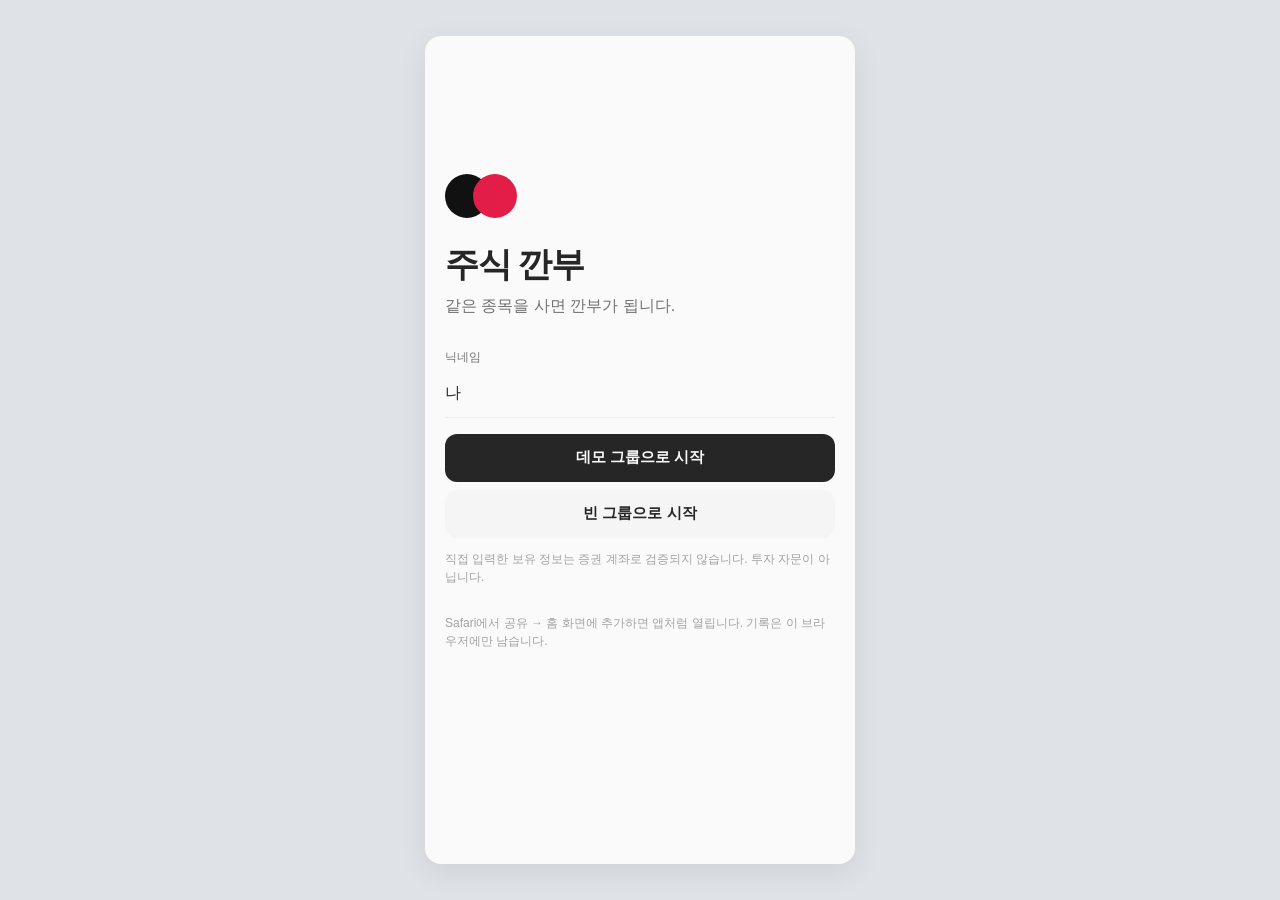
==== commit d3b6137d: "feat: 댓글에 차트 사진을 붙이고, 웹을 앱과 같은 톤으로 맞춤 차트 분석 사진을 댓글에 남기고 크게 볼 수 있게 한다. 웹도 앱과 같은 차트·버튼 크기·로컬 저장으로 친구들과" ====
--- a/docs/index.html
+++ b/docs/index.html
@@ -490,13 +490,13 @@
 }
 .take-step {
   flex: 1;
-  min-height: 36px;
-  padding: 6px 2px;
+  min-height: 44px;
+  padding: 8px 2px;
   border-radius: 10px;
   border: 1px solid var(--line);
   background: var(--surface);
   color: var(--text-3);
-  font-size: 11px;
+  font-size: 12px;
   font-weight: 700;
   letter-spacing: -0.02em;
 }
@@ -568,6 +568,12 @@
   color: var(--text);
   cursor: pointer;
   touch-action: none;
+  min-height: 110px;
+}
+.chart.static {
+  cursor: default;
+  touch-action: pan-y;
+  min-height: 132px;
 }
 
 .feed-badge {
@@ -660,14 +666,14 @@
 }
 .btn.full { width: 100%; }
 .btn.sm {
-  min-height: 32px;
-  padding: 7px 10px;
-  font-size: 12px;
+  min-height: 40px;
+  padding: 10px 12px;
+  font-size: 13px;
   font-weight: 550;
   background: var(--chip);
   color: var(--text);
   border: 0;
-  border-radius: 8px;
+  border-radius: 10px;
 }
 
 .status {
@@ -765,7 +771,7 @@
   width: 100%;
   font: inherit;
   font-size: 16px;
-  padding: 12px 0;
+  padding: 14px 0;
   border: 0;
   border-bottom: 1px solid var(--line);
   background: transparent;
@@ -773,6 +779,7 @@
   margin: 4px 0 16px;
   border-radius: 0;
   outline: none;
+  min-height: 48px;
 }
 label {
   font-size: 12px;
@@ -836,7 +843,7 @@
   margin: 0 auto;
   border-radius: 18px 18px 0 0;
   padding: 10px var(--pad) calc(24px + env(safe-area-inset-bottom));
-  max-height: 86%;
+  max-height: 92%;
   overflow: auto;
   -webkit-overflow-scrolling: touch;
 }
@@ -896,6 +903,133 @@
   margin-top: 2px;
 }
 .comment .time { font-size: 12px; color: var(--text-3); margin-top: 4px; }
+.comment-photo {
+  display: block;
+  width: 100%;
+  margin-top: 8px;
+  padding: 0;
+  border: 0;
+  background: var(--chip);
+  border-radius: 12px;
+  overflow: hidden;
+  cursor: pointer;
+}
+.comment-photo img {
+  width: 100%;
+  height: 180px;
+  object-fit: cover;
+  display: block;
+}
+.photo-rail {
+  display: flex;
+  gap: 8px;
+  overflow-x: auto;
+  padding: 4px 0 12px;
+  -webkit-overflow-scrolling: touch;
+}
+.rail-shot {
+  flex: 0 0 92px;
+  width: 92px;
+  height: 92px;
+  padding: 0;
+  border: 0;
+  border-radius: 10px;
+  overflow: hidden;
+  background: var(--chip);
+  cursor: pointer;
+}
+.rail-shot img {
+  width: 92px;
+  height: 92px;
+  object-fit: cover;
+  display: block;
+}
+.composer-attach {
+  display: flex;
+  gap: 8px;
+  align-items: center;
+  margin: 0 0 10px;
+}
+.composer-file {
+  position: relative;
+  overflow: hidden;
+}
+.composer-file input {
+  position: absolute;
+  inset: 0;
+  opacity: 0;
+  width: 100%;
+  height: 100%;
+  margin: 0;
+  padding: 0;
+  min-height: 0;
+  cursor: pointer;
+}
+.composer-preview {
+  display: flex;
+  gap: 10px;
+  align-items: flex-start;
+  margin: 0 0 10px;
+}
+.composer-preview img {
+  width: 72px;
+  height: 72px;
+  object-fit: cover;
+  border-radius: 8px;
+  background: var(--chip);
+}
+.lightbox {
+  position: fixed;
+  inset: 0;
+  background: rgba(0, 0, 0, 0.92);
+  z-index: 60;
+  display: flex;
+  flex-direction: column;
+  align-items: center;
+  justify-content: center;
+  padding: 56px 16px 32px;
+}
+.lightbox img {
+  max-width: 100%;
+  max-height: min(78dvh, 640px);
+  object-fit: contain;
+  border-radius: 12px;
+}
+.lightbox-cap {
+  color: rgba(255, 255, 255, 0.85);
+  font-size: 13px;
+  margin-top: 12px;
+  text-align: center;
+  max-width: 90%;
+}
+.lightbox-close {
+  position: absolute;
+  top: 8px;
+  right: 8px;
+  background: none;
+  border: 0;
+  color: #fff;
+  font-size: 15px;
+  font-weight: 650;
+  min-height: 44px;
+  min-width: 44px;
+  padding: 8px 12px;
+}
+.lightbox-nav {
+  position: absolute;
+  top: 50%;
+  transform: translateY(-50%);
+  width: 44px;
+  height: 44px;
+  border: 0;
+  border-radius: 50%;
+  background: rgba(255, 255, 255, 0.16);
+  color: #fff;
+  font-size: 28px;
+  line-height: 1;
+}
+.lightbox-nav.prev { left: 8px; }
+.lightbox-nav.next { right: 8px; }
 .history-item {
   padding: 10px 0;
   border-bottom: 1px solid var(--line);
@@ -1177,15 +1311,15 @@
   points[points.length - 1].price = s.market === "krx" ? Math.round(base / 50) * 50 : Math.round(base * 100) / 100;
   return points;
 }
-function chartPickHTML(s) {
+function chartPickHTML(s, readonly) {
   const pts = history(s);
-  const idx = state.chartIndex == null ? pts.length - 1 : Math.min(state.chartIndex, pts.length - 1);
+  const idx = readonly || state.chartIndex == null ? pts.length - 1 : Math.min(state.chartIndex, pts.length - 1);
   const ys = pts.map((p) => p.price);
   const min = Math.min.apply(null, ys);
   const max = Math.max.apply(null, ys);
   const span = max - min || 1;
   const w = 320;
-  const h = 88;
+  const h = readonly ? 132 : 110;
   const coords = pts.map((p, i) => {
     const x = 8 + (i / (pts.length - 1)) * (w - 16);
     const y = 10 + (1 - (p.price - min) / span) * (h - 20);
@@ -1195,21 +1329,26 @@
   const sel = coords[idx];
   const picked = pts[idx];
   const when = picked.daysAgo === 0 ? "오늘" : picked.daysAgo + "일 전";
-  const meta = state.chartIndex == null
-    ? `눌러서 고르기 · 오늘 ${formatPrice(pts[pts.length - 1].price, s.market)}`
-    : `${when} · ${formatPrice(picked.price, s.market)}`;
+  const meta = readonly
+    ? `데모 시세 · ${when} ${formatPrice(picked.price, s.market)}`
+    : state.chartIndex == null
+      ? `눌러서 고르기 · 오늘 ${formatPrice(pts[pts.length - 1].price, s.market)}`
+      : `${when} · ${formatPrice(picked.price, s.market)}`;
+  const cap = readonly
+    ? "차트 분석 캡처를 댓글에 넣을 수 있습니다. 주문이 나가지 않습니다."
+    : "차트를 눌러 그날 가격을 고르세요. 데모 시세입니다. 주문이 나가지 않습니다.";
   return `<div class="chart-box">
-    <div class="chart-cap">차트를 눌러 그날 가격을 고르세요. 데모 시세입니다. 주문이 나가지 않습니다.</div>
-    <svg class="chart" viewBox="0 0 ${w} ${h}" role="img" aria-label="최근 시세 차트">
+    <div class="chart-cap">${cap}</div>
+    <svg class="chart${readonly ? " static" : ""}" viewBox="0 0 ${w} ${h}" role="img" aria-label="최근 시세 차트">
       <rect width="${w}" height="${h}" fill="transparent"></rect>
       <polyline fill="none" stroke="currentColor" stroke-width="2" points="${line}"></polyline>
-      ${state.chartIndex == null ? "" : `<circle cx="${sel[0].toFixed(1)}" cy="${sel[1].toFixed(1)}" r="4.5" fill="currentColor"></circle>`}
+      ${readonly || state.chartIndex == null ? "" : `<circle cx="${sel[0].toFixed(1)}" cy="${sel[1].toFixed(1)}" r="4.5" fill="currentColor"></circle>`}
     </svg>
     <div class="chart-meta">${meta}</div>
   </div>`;
 }
 function applyChartPick(clientX) {
-  const svg = document.querySelector("svg.chart");
+  const svg = document.querySelector("svg.chart:not(.static)");
   const ticker = document.getElementById("add-ticker")?.value;
   const s = ticker ? stock(ticker) : null;
   if (!svg || !s) return;
@@ -1231,7 +1370,7 @@
   const max = Math.max.apply(null, ys);
   const span = max - min || 1;
   const w = 320;
-  const h = 88;
+  const h = 110;
   const cx = 8 + (idx / (pts.length - 1)) * (w - 16);
   const cy = 10 + (1 - (pts[idx].price - min) / span) * (h - 20);
   let circle = svg.querySelector("circle");
@@ -1294,7 +1433,9 @@
     addPrice: "",
     chartIndex: null,
     groupOpen: { turn: true, mood: true },
-    inboxPage: 0
+    inboxPage: 0,
+    threadImage: null,
+    lightbox: null
   };
 }
 
@@ -1350,7 +1491,8 @@
   state.comments.push(
     { id: "cm1", groupId: group.id, stockId: "NVDA", authorId: "cheolsu", parentId: null, body: "지금 들어가도 늦었나", createdAt: now() - hours(2) },
     { id: "cm2", groupId: group.id, stockId: "NVDA", authorId: state.me.id, parentId: "cm1", body: "평단만 적어둘게", createdAt: now() - hours(1) },
-    { id: "cm3", groupId: group.id, stockId: "NVDA", authorId: "minsu", parentId: null, body: "나는 패스ㅋㅋ 물리면 니 탓이다", createdAt: now() - hours(0.5) }
+    { id: "cm3", groupId: group.id, stockId: "NVDA", authorId: "minsu", parentId: null, body: "나는 패스ㅋㅋ 물리면 니 탓이다", createdAt: now() - hours(0.5) },
+    { id: "cm4", groupId: group.id, stockId: "NVDA", authorId: "cheolsu", parentId: null, body: "차트 보니까 이 구간 지지선이야.", image: chartSnapshot("NVDA"), createdAt: now() - hours(0.4) }
   );
   state.takes.push(
     { id: "tk-nvda-yh", groupId: group.id, stockId: "NVDA", userId: "younghee", level: 2 },
@@ -1378,6 +1520,7 @@
     ev(group.id, "추천", `영희가 ${nick}에게 NVIDIA를 추천했습니다.`, now() - hours(3), "rec", "younghee", "NVDA"),
     ev(group.id, "댓글", `철수가 NVIDIA에 댓글을 남겼습니다. “지금 들어가도 늦었나”`, now() - hours(2), "cmt", "cheolsu", "NVDA"),
     ev(group.id, "대댓글", `${nick}가 NVIDIA에 답글을 남겼습니다. “평단만 적어둘게”`, now() - hours(1), "cmt", state.me.id, "NVDA"),
+    ev(group.id, "사진", `철수가 NVIDIA에 차트 사진을 남겼습니다.`, now() - hours(0.4), "cmt", "cheolsu", "NVDA"),
     ev(group.id, "매수 제안", `민수가 AMD 매수를 제안했습니다.`, now() - hours(8), "prop", "minsu", "AMD"),
     ev(group.id, "매수 제안 · 재요청", `${nick}에게 AMD 매수를 다시 제안했습니다.`, now() - hours(1), "nag", "minsu", "AMD"),
     ev(group.id, "깐부", `${nick} · 철수 · Apple`, now() - days(14), "kk", state.me.id),
@@ -1397,11 +1540,114 @@
   state.onboarding = false;
 }
 
+function chartSnapshot(ticker) {
+  const s = stock(ticker);
+  if (!s) return null;
+  const pts = history(s, 30);
+  const c = document.createElement("canvas");
+  c.width = 720;
+  c.height = 280;
+  const ctx = c.getContext("2d");
+  ctx.fillStyle = "#fafafa";
+  ctx.fillRect(0, 0, c.width, c.height);
+  const ys = pts.map((p) => p.price);
+  const min = Math.min.apply(null, ys);
+  const max = Math.max.apply(null, ys);
+  const span = max - min || 1;
+  ctx.beginPath();
+  pts.forEach((p, i) => {
+    const x = 28 + (i / (pts.length - 1)) * (c.width - 56);
+    const y = 36 + (1 - (p.price - min) / span) * (c.height - 80);
+    if (i === 0) ctx.moveTo(x, y);
+    else ctx.lineTo(x, y);
+  });
+  ctx.strokeStyle = "#111";
+  ctx.lineWidth = 3;
+  ctx.stroke();
+  ctx.fillStyle = "#111";
+  ctx.font = "700 22px sans-serif";
+  ctx.fillText(s.name + " · " + s.ticker, 28, 30);
+  ctx.fillStyle = "#737373";
+  ctx.font = "14px sans-serif";
+  ctx.fillText("데모 시세 · 분석용 차트", 28, c.height - 16);
+  ctx.fillStyle = "#e11d48";
+  ctx.font = "700 16px sans-serif";
+  ctx.fillText(formatPrice(pts[pts.length - 1].price, s.market), c.width - 160, 30);
+  return c.toDataURL("image/jpeg", 0.72);
+}
+
+function compressImageFile(file) {
+  return new Promise((resolve, reject) => {
+    const img = new Image();
+    const url = URL.createObjectURL(file);
+    img.onload = () => {
+      const max = 1200;
+      let w = img.width;
+      let h = img.height;
+      const scale = Math.min(1, max / Math.max(w, h));
+      w = Math.max(1, Math.round(w * scale));
+      h = Math.max(1, Math.round(h * scale));
+      const c = document.createElement("canvas");
+      c.width = w;
+      c.height = h;
+      c.getContext("2d").drawImage(img, 0, 0, w, h);
+      URL.revokeObjectURL(url);
+      resolve(c.toDataURL("image/jpeg", 0.72));
+    };
+    img.onerror = () => {
+      URL.revokeObjectURL(url);
+      reject(new Error("image"));
+    };
+    img.src = url;
+  });
+}
+
+function persist() {
+  if (state.onboarding) return;
+  const snap = {
+    ...state,
+    sheet: null,
+    toast: null,
+    error: null,
+    threadDraft: "",
+    threadImage: null,
+    lightbox: null,
+    chartIndex: null
+  };
+  try {
+    localStorage.setItem("kkanbu-web-v1", JSON.stringify(snap));
+  } catch (_) {
+    try {
+      snap.comments = (snap.comments || []).map((c) => ({ ...c, image: null }));
+      localStorage.setItem("kkanbu-web-v1", JSON.stringify(snap));
+    } catch (__) {}
+  }
+}
+
+function loadPersisted() {
+  try {
+    const raw = localStorage.getItem("kkanbu-web-v1");
+    if (!raw) return null;
+    const saved = JSON.parse(raw);
+    if (!saved || !saved.me || saved.onboarding) return null;
+    return saved;
+  } catch (_) {
+    return null;
+  }
+}
+
 function ev(groupId, title, message, createdAt, type, actorId, stockId) {
   return { id: uid(), groupId, title, message, createdAt, type, actorId, stockId: stockId || null };
 }
 
 let state = emptyState({ id: "me", nickname: "나" });
+const saved = loadPersisted();
+if (saved) {
+  state = Object.assign(emptyState(saved.me), saved);
+  state.sheet = null;
+  state.lightbox = null;
+  state.threadImage = null;
+}
 
 function stock(id) { return state.stocks.find((s) => s.id === id); }
 function user(id) { return state.users.find((u) => u.id === id); }
@@ -1650,28 +1896,42 @@
 function recStatusLabel(status) {
   return { pending: "대기", willBuy: "매수 예정", accepted: "매수 기록", rejected: "거절" }[status] || status;
 }
+function saveThreadDraft() {
+  const input = document.getElementById("thread-text");
+  if (input) state.threadDraft = input.value;
+}
 function commentsFor(stockId) {
   return (state.comments || []).filter((c) => c.stockId === stockId && c.groupId === group()?.id).sort((a, b) => a.createdAt - b.createdAt);
 }
-function addComment(stockId, body, parentId, silent) {
+function photosFor(stockId) {
+  return commentsFor(stockId).filter((c) => c.image);
+}
+function addComment(stockId, body, parentId, silent, image) {
   const text = (body || "").trim();
-  if (!text) {
-    if (!silent) toast("내용을 적어 주세요.");
+  const photo = image || (!silent ? state.threadImage : null);
+  if (!text && !photo) {
+    if (!silent) toast("내용이나 사진을 넣어 주세요.");
     return;
   }
   const already = silent && commentsFor(stockId).some((c) => c.authorId === state.me.id && c.body === text);
   if (already) return;
   const comment = {
     id: uid(), groupId: group().id, stockId, authorId: state.me.id,
-    parentId: parentId || null, body: text, createdAt: now()
+    parentId: parentId || null, body: text, image: photo || null, createdAt: now()
   };
   state.comments.push(comment);
   if (silent) return;
-  const title = parentId ? "대댓글" : "댓글";
-  const kind = parentId ? "답글" : "댓글";
-  pushEvent(title, `${stock(stockId).name}에 ${kind}을 남겼습니다. “${text.slice(0, 40)}”`, "cmt", state.me.id, stockId);
-  toast(parentId ? "대댓글을 남겼습니다" : "댓글을 남겼습니다");
+  const title = photo && !text ? "사진" : parentId ? "대댓글" : "댓글";
+  const kind = photo && !text ? "사진" : parentId ? "답글" : "댓글";
+  const msg = photo && !text
+    ? `${stock(stockId).name}에 차트 사진을 남겼습니다.`
+    : photo
+      ? `${stock(stockId).name}에 사진 댓글을 남겼습니다. “${text.slice(0, 40)}”`
+      : `${stock(stockId).name}에 ${kind}을 남겼습니다. “${text.slice(0, 40)}”`;
+  pushEvent(title, msg, "cmt", state.me.id, stockId);
+  toast(parentId ? "대댓글을 남겼습니다" : (photo && !text ? "사진을 남겼습니다" : "댓글을 남겼습니다"));
   state.replyTo = null;
+  state.threadImage = null;
   render();
 }
 
@@ -1735,6 +1995,7 @@
 }
 
 function resetDemo() {
+  try { localStorage.removeItem("kkanbu-web-v1"); } catch (_) {}
   const nick = ["철수", "영희", "민수", "준호", "수진"].includes(state.me.nickname) ? "나" : state.me.nickname;
   state = emptyState({ id: "me", nickname: nick || "나" });
   seed(state);
@@ -1934,6 +2195,7 @@
       <div style="height:8px"></div>
       ${btn("빈 그룹으로 시작", "secondary full", "empty-start")}
       <p class="note">직접 입력한 보유 정보는 증권 계좌로 검증되지 않습니다. 투자 자문이 아닙니다.</p>
+      <p class="note">Safari에서 공유 → 홈 화면에 추가하면 앱처럼 열립니다. 기록은 이 브라우저에만 남습니다.</p>
     </div>`;
 }
 
@@ -2147,6 +2409,10 @@
       <div class="section-title">친구로 보기</div>
       <p class="note">한 브라우저에서 상대 화면을 확인합니다.</p>
       <div class="actions">${memberUsers().map((u) => sm(u.nickname, `play:${u.id}`)).join("")}</div>
+    </div>
+    <div class="section">
+      <div class="section-title">이 브라우저에서</div>
+      <p class="note">Safari 공유 → 홈 화면에 추가하면 홈 화면에서 바로 열립니다. 서버가 없어서 기록은 이 폰·이 브라우저에만 남습니다. 친구는 각자 같은 링크로 들어가면 됩니다.</p>
     </div>
     <div class="section">${btn("데모 리셋", "secondary full", "reset")}</div>
   </div>`;
@@ -2315,16 +2581,21 @@
     const recs = state.recs.filter((r) => r.stockId === stockId && r.groupId === group()?.id).sort((a, b) => a.createdAt - b.createdAt);
     const proposals = state.proposals.filter((p) => p.stockId === stockId && p.groupId === group()?.id);
     const comments = commentsFor(stockId);
+    const photos = photosFor(stockId);
     const roots = comments.filter((c) => !c.parentId);
     const reply = state.replyTo ? comments.find((c) => c.id === state.replyTo) : null;
-    const commentHTML = (c, isReply) => `<div class="comment ${isReply ? "reply" : ""}">
+    const commentHTML = (c, isReply) => {
+      const photoIdx = c.image ? photos.findIndex((p) => p.id === c.id) : -1;
+      return `<div class="comment ${isReply ? "reply" : ""}">
       ${avatarHTML(user(c.authorId) || { nickname: "?" }, "sm")}
       <div class="grow">
         <div class="names">${esc(nickname(c.authorId))}</div>
-        <div class="body">${esc(c.body)}</div>
+        ${c.body ? `<div class="body">${esc(c.body)}</div>` : ""}
+        ${c.image && photoIdx >= 0 ? `<button type="button" class="comment-photo" data-act="photo:${stockId}:${photoIdx}"><img src="${c.image}" alt=""></button>` : ""}
         <div class="time">${relative(c.createdAt)}${!c.parentId ? ` · <button class="btn text" data-act="reply:${c.id}">답글</button>` : ""}</div>
       </div>
     </div>`;
+    };
     const recHTML = recs.length ? recs.map((r) => `<div class="history-item">
         <div class="names">${esc(nickname(r.senderId))} → ${esc(nickname(r.receiverId))}</div>
         <div class="body">“${esc(r.message)}”</div>
@@ -2338,6 +2609,12 @@
         <div class="time">관심 ${n}명 · ${relative(p.createdAt)}</div>
       </div>`;
     }).join("");
+    const rail = photos.length ? `<div class="kind" style="margin-top:16px">사진 ${photos.length}</div>
+      <div class="photo-rail">${photos.map((c, i) => `<button type="button" class="rail-shot" data-act="photo:${stockId}:${i}"><img src="${c.image}" alt=""></button>`).join("")}</div>` : "";
+    const preview = state.threadImage ? `<div class="composer-preview">
+        <img src="${state.threadImage}" alt="">
+        <button type="button" class="btn text" data-act="clear-photo">사진 빼기</button>
+      </div>` : "";
     return sheetWrap(`
       <div class="thread-head">
         <div class="thread-title">
@@ -2347,14 +2624,21 @@
             <div class="ticker">${esc(s.ticker)}</div>
           </div>
         </div>
+        ${chartPickHTML(s, true)}
         ${pulseStrip(s.id, false)}
       </div>
-      <p class="note">이 종목의 추천·매수 제안과 댓글입니다. 한 줄 남기면 히스토리에 남습니다.</p>
+      <p class="note">이 종목의 추천·매수 제안과 댓글입니다. 차트 분석 사진이나 한마디를 남기면 히스토리에 남습니다.</p>
       <div class="kind">이 종목 이야기</div>
       ${recHTML || propHTML ? recHTML + propHTML : `<p class="empty">아직 추천이나 매수 제안이 없습니다.</p>`}
+      ${rail}
       <div class="kind" style="margin-top:16px">댓글 ${comments.length}</div>
-      ${roots.length ? roots.map((c) => commentHTML(c, false) + comments.filter((x) => x.parentId === c.id).map((x) => commentHTML(x, true)).join("")).join("") : `<p class="empty">아직 댓글이 없습니다. 이 종목에 한마디 남겨 보세요.</p>`}
+      ${roots.length ? roots.map((c) => commentHTML(c, false) + comments.filter((x) => x.parentId === c.id).map((x) => commentHTML(x, true)).join("")).join("") : `<p class="empty">아직 댓글이 없습니다. 차트 분석 사진이나 한마디를 남겨 보세요.</p>`}
       ${reply ? `<div class="caption">${esc(nickname(reply.authorId))}에게 답글 · <button class="btn text" data-act="cancel-reply">취소</button></div>` : ""}
+      ${preview}
+      <div class="composer-attach">
+        <label class="btn sm composer-file">사진<input id="thread-photo" type="file" accept="image/*"></label>
+        ${sm("차트 첨부", "attach-chart")}
+      </div>
       <label>${reply ? "답글" : "댓글"}</label>
       <input id="thread-text" placeholder="${reply ? "답글 적기" : "이 종목에 한마디"}" value="${esc(state.threadDraft || "")}" />
       ${btn("보내기", "primary full", "do-comment")}
@@ -2376,6 +2660,24 @@
   return `<nav class="tabs">${items.map(([id, label, icon]) => `<button class="${state.tab === id ? "on" : ""}" data-act="tab:${id}">${ico(icon, state.tab === id)}<span>${label}</span></button>`).join("")}</nav>`;
 }
 
+function lightboxHTML() {
+  if (!state.lightbox) return "";
+  const stockId = state.lightbox.stockId;
+  const photos = photosFor(stockId);
+  if (!photos.length) return "";
+  const i = Math.max(0, Math.min(state.lightbox.index | 0, photos.length - 1));
+  state.lightbox.index = i;
+  const c = photos[i];
+  const cap = c.body ? nickname(c.authorId) + " · " + c.body : nickname(c.authorId);
+  return `<div class="lightbox" data-act="lightbox-close">
+    <button type="button" class="lightbox-close" data-act="lightbox-close">닫기</button>
+    ${photos.length > 1 ? `<button type="button" class="lightbox-nav prev" data-act="lightbox-prev">‹</button>` : ""}
+    ${photos.length > 1 ? `<button type="button" class="lightbox-nav next" data-act="lightbox-next">›</button>` : ""}
+    <img src="${c.image}" alt="" data-act="lightbox-stay">
+    <div class="lightbox-cap" data-act="lightbox-stay">${esc(cap)} · ${i + 1} / ${photos.length}</div>
+  </div>`;
+}
+
 function render() {
   const root = document.getElementById("app");
   let body = "";
@@ -2384,8 +2686,9 @@
   else if (state.tab === "act") body = renderActivity();
   else if (state.tab === "me") body = renderProfile();
   else body = renderGroup();
-  root.innerHTML = body + tabs() + sheetHTML();
+  root.innerHTML = body + tabs() + sheetHTML() + lightboxHTML();
   bindPager();
+  persist();
 }
 
 let sheetGuard = 0;
@@ -2401,30 +2704,46 @@
   state.addTicker = null;
   state.addPrice = "";
   state.chartIndex = null;
+  state.threadImage = null;
+  state.threadDraft = "";
   render();
 }
 
 let chartTracking = false;
+let lightboxSwipeX = null;
 function onChartPointer(e) {
-  const svg = e.target.closest && e.target.closest("svg.chart");
+  const svg = e.target.closest && e.target.closest("svg.chart:not(.static)");
   if (!svg) return false;
   e.preventDefault();
   applyChartPick(e.clientX);
   return true;
 }
 document.addEventListener("pointerdown", (e) => {
-  if (!onChartPointer(e)) return;
-  chartTracking = true;
-  if (e.target.setPointerCapture) {
-    try { e.target.setPointerCapture(e.pointerId); } catch (_) {}
+  if (onChartPointer(e)) {
+    chartTracking = true;
+    if (e.target.setPointerCapture) {
+      try { e.target.setPointerCapture(e.pointerId); } catch (_) {}
+    }
+    return;
+  }
+  if (state.lightbox && e.target.closest && e.target.closest(".lightbox")) {
+    lightboxSwipeX = e.clientX;
   }
 });
 document.addEventListener("pointermove", (e) => {
   if (!chartTracking) return;
   onChartPointer(e);
 });
-document.addEventListener("pointerup", () => { chartTracking = false; });
-document.addEventListener("pointercancel", () => { chartTracking = false; });
+document.addEventListener("pointerup", (e) => {
+  chartTracking = false;
+  if (lightboxSwipeX != null && state.lightbox) {
+    const dx = e.clientX - lightboxSwipeX;
+    if (dx > 50) handle("lightbox-prev");
+    else if (dx < -50) handle("lightbox-next");
+  }
+  lightboxSwipeX = null;
+});
+document.addEventListener("pointercancel", () => { chartTracking = false; lightboxSwipeX = null; });
 
 document.addEventListener("change", (e) => {
   if (e.target && e.target.id === "add-ticker") {
@@ -2433,6 +2752,15 @@
     state.addPrice = "";
     render();
   }
+  if (e.target && e.target.id === "thread-photo") {
+    const file = e.target.files && e.target.files[0];
+    if (!file) return;
+    saveThreadDraft();
+    compressImageFile(file).then((data) => {
+      state.threadImage = data;
+      render();
+    }).catch(() => toast("사진을 읽지 못했습니다"));
+  }
 });
 document.addEventListener("input", (e) => {
   if (e.target && e.target.id === "add-price") state.addPrice = e.target.value;
@@ -2440,12 +2768,12 @@
 });
 
 document.addEventListener("click", (e) => {
-  if (e.target.closest && e.target.closest("svg.chart")) {
+  if (e.target.closest && e.target.closest("svg.chart:not(.static)")) {
     e.preventDefault();
     return;
   }
   if (e.target.closest && e.target.closest("a[href]")) return;
-  if (e.target.classList.contains("sheet")) {
+  if (e.target.classList.contains("sheet") && !state.lightbox) {
     closeSheet();
     return;
   }
@@ -2584,19 +2912,59 @@
   if (act.startsWith("thread:")) {
     state.replyTo = null;
     state.threadDraft = "";
+    state.threadImage = null;
     openSheet(act);
     return;
   }
+  if (act === "attach-chart") {
+    saveThreadDraft();
+    const stockId = (state.sheet || "").split(":")[1];
+    const snap = chartSnapshot(stockId);
+    if (!snap) {
+      toast("차트를 만들지 못했습니다");
+      return;
+    }
+    state.threadImage = snap;
+    toast("차트를 붙였습니다");
+    render();
+    return;
+  }
+  if (act === "clear-photo") {
+    saveThreadDraft();
+    state.threadImage = null;
+    render();
+    return;
+  }
+  if (act.startsWith("photo:")) {
+    saveThreadDraft();
+    const parts = act.split(":");
+    state.lightbox = { stockId: parts[1], index: Number(parts[2]) || 0 };
+    render();
+    return;
+  }
+  if (act === "lightbox-stay") return;
+  if (act === "lightbox-close") {
+    state.lightbox = null;
+    render();
+    return;
+  }
+  if (act === "lightbox-prev" || act === "lightbox-next") {
+    if (!state.lightbox) return;
+    const photos = photosFor(state.lightbox.stockId);
+    if (!photos.length) return;
+    const delta = act === "lightbox-next" ? 1 : -1;
+    state.lightbox.index = (state.lightbox.index + delta + photos.length) % photos.length;
+    render();
+    return;
+  }
   if (act.startsWith("reply:")) {
-    const input = document.getElementById("thread-text");
-    if (input) state.threadDraft = input.value;
+    saveThreadDraft();
     state.replyTo = act.split(":")[1];
     render();
     return;
   }
   if (act === "cancel-reply") {
-    const input = document.getElementById("thread-text");
-    if (input) state.threadDraft = input.value;
+    saveThreadDraft();
     state.replyTo = null;
     render();
     return;
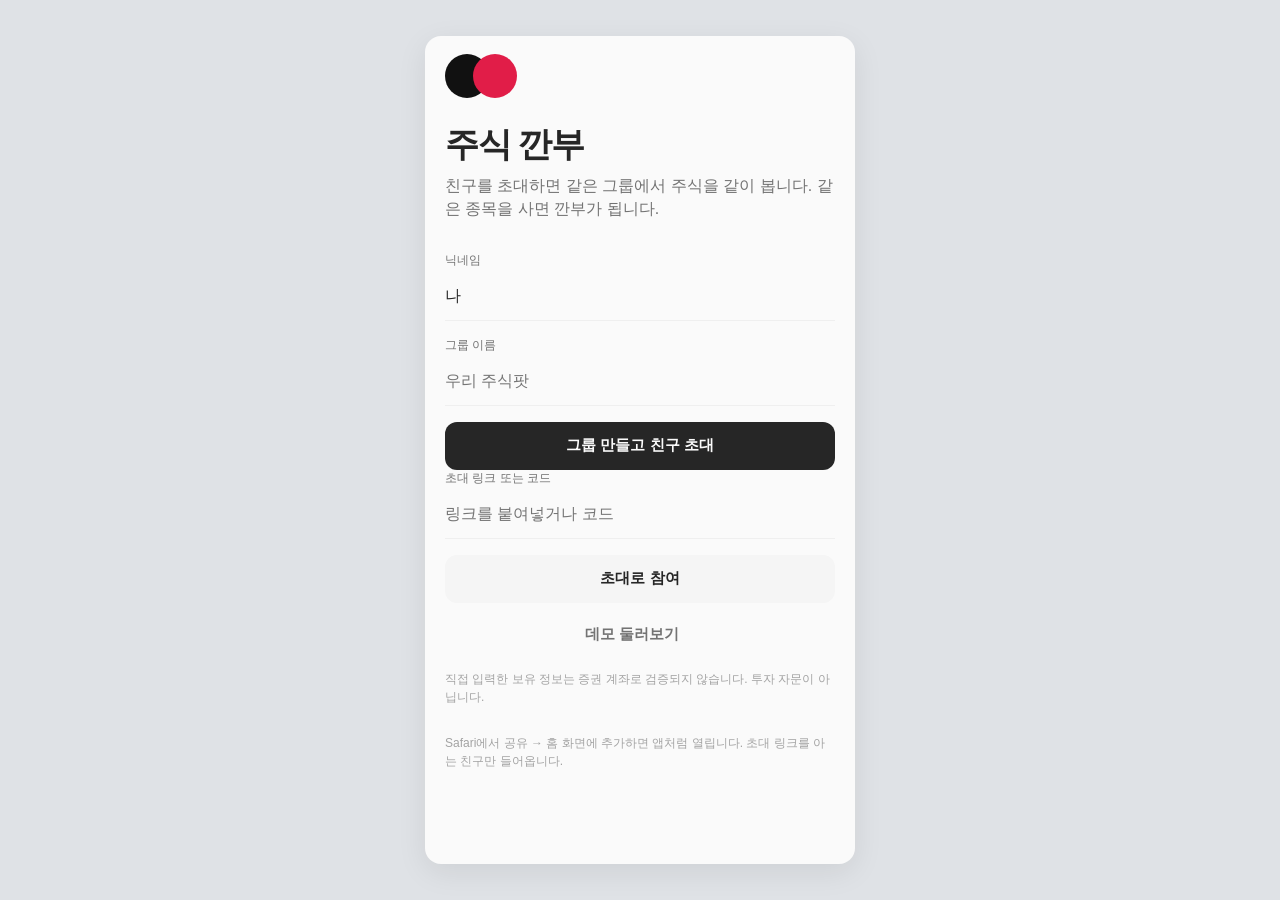
==== commit 47c0ff03: "feat: 웹에서 초대 링크로 친구와 같은 그룹을 쓴다 그룹을 만들면 초대 링크가 생깁니다. 친구가 그 링크를 열면 같은 그룹에서 보유·추천·댓글을 같이 봅니다. 데모 둘러보기는 " ====
--- a/docs/index.html
+++ b/docs/index.html
@@ -151,7 +151,20 @@
   border-radius: 999px;
 }
 .invite-chip span { color: var(--text-2); font-weight: 500; }
-.header-actions { margin: 4px 0 14px; }
+.header-actions {
+  margin: 4px 0 14px;
+  display: flex;
+  align-items: center;
+  gap: 10px;
+  flex-wrap: wrap;
+}
+.sync-dot {
+  font-size: 12px;
+  color: var(--text-3);
+}
+.sync-dot.on { color: var(--up); }
+.sync-dot.connecting { color: var(--text-2); }
+.sync-dot.error { color: var(--down); }
 .profile-head { padding: 8px 0 8px; }
 .avatar.lg { width: 72px; height: 72px; font-size: 26px; }
 .page-sub {
@@ -568,12 +581,53 @@
   color: var(--text);
   cursor: pointer;
   touch-action: none;
-  min-height: 110px;
+  min-height: 200px;
 }
 .chart.static {
   cursor: default;
   touch-action: pan-y;
-  min-height: 132px;
+  min-height: 200px;
+}
+.tv-wrap { margin: 8px 0 10px; }
+.tv-box {
+  width: 100%;
+  height: 440px;
+  border-radius: 12px;
+  overflow: hidden;
+  background: var(--chip);
+  border: 1px solid var(--line);
+}
+.tv-box iframe { width: 100%; height: 100%; border: 0; display: block; }
+.tv-link {
+  display: inline-block;
+  margin-top: 8px;
+  font-size: 13px;
+  font-weight: 600;
+  color: var(--text);
+  min-height: 40px;
+  line-height: 40px;
+}
+.signal-row {
+  display: flex;
+  flex-wrap: wrap;
+  gap: 8px;
+  margin: 8px 0 12px;
+}
+.signal-chip {
+  min-height: 40px;
+  padding: 8px 12px;
+  border-radius: 999px;
+  border: 1px solid var(--line);
+  background: var(--chip);
+  color: var(--text);
+  font-size: 13px;
+  font-weight: 600;
+}
+button.signal-chip { cursor: pointer; }
+.signal-chip.on {
+  border-color: var(--text);
+  background: var(--text);
+  color: var(--bg);
 }
 
 .feed-badge {
@@ -947,8 +1001,21 @@
 .composer-attach {
   display: flex;
   gap: 8px;
+  align-items: stretch;
+  margin: 0 0 12px;
+}
+.composer-attach .btn {
+  flex: 1;
+  min-height: 48px;
+  display: flex;
   align-items: center;
-  margin: 0 0 10px;
+  justify-content: center;
+  margin: 0;
+  border: 1px solid var(--text-3);
+  background: var(--chip);
+  color: var(--text);
+  font-size: 15px;
+  font-weight: 600;
 }
 .composer-file {
   position: relative;
@@ -1056,6 +1123,7 @@
     <div id="app"></div>
   </div>
   <div id="toast" class="toast" hidden></div>
+  <script src="https://s3.tradingview.com/tv.js"></script>
   <script>
 const CATALOG = [
   ["NVDA", "NVIDIA", "nasdaq", 182.4],
@@ -1296,53 +1364,240 @@
   return [...String(ticker)].reduce((a, c) => a + c.charCodeAt(0), 0);
 }
 function history(s, days) {
-  days = days || 14;
+  days = days || 30;
   const base = priceOf(s);
-  let price = base * 0.86;
+  let prev = base * 0.86;
   const seed = seedValue(s.ticker);
   const points = [];
+  const rnd = (v) => s.market === "krx" ? Math.round(v / 50) * 50 : Math.round(v * 100) / 100;
   for (let i = days; i >= 0; i--) {
     const wave = Math.sin((i + seed) / 6.5) * 0.018;
     const drift = ((seed % 7) - 3) * 0.0015;
-    price = Math.max(base * 0.55, price * (1 + wave + drift));
-    const rounded = s.market === "krx" ? Math.round(price / 50) * 50 : Math.round(price * 100) / 100;
-    points.push({ daysAgo: i, price: rounded });
-  }
-  points[points.length - 1].price = s.market === "krx" ? Math.round(base / 50) * 50 : Math.round(base * 100) / 100;
+    const closeRaw = Math.max(base * 0.55, prev * (1 + wave + drift));
+    const close = i === 0 ? base : closeRaw;
+    const open = prev * (1 + Math.sin((i + seed) / 3.1) * 0.005);
+    const range = 0.008 + Math.abs(wave) * 1.4;
+    const high = Math.max(open, close) * (1 + range);
+    const low = Math.min(open, close) * (1 - range * 0.85);
+    const volBase = 800000 + (seed % 11) * 90000;
+    const volWave = 0.7 + Math.abs(Math.sin((i * 3 + seed) / 2.4));
+    const spike = i <= 1 ? 2.15 : 1;
+    const c = rnd(close);
+    points.push({
+      daysAgo: i,
+      open: rnd(open),
+      high: rnd(high),
+      low: rnd(low),
+      close: c,
+      price: c,
+      volume: volBase * volWave * spike
+    });
+    prev = closeRaw;
+  }
   return points;
 }
+function rsiAt(closes, end, period) {
+  period = period || 14;
+  if (end < period) return null;
+  let avgGain = 0;
+  let avgLoss = 0;
+  for (let i = 1; i <= period; i++) {
+    const d = closes[i] - closes[i - 1];
+    if (d >= 0) avgGain += d;
+    else avgLoss -= d;
+  }
+  avgGain /= period;
+  avgLoss /= period;
+  for (let i = period + 1; i <= end; i++) {
+    const d = closes[i] - closes[i - 1];
+    avgGain = (avgGain * (period - 1) + Math.max(d, 0)) / period;
+    avgLoss = (avgLoss * (period - 1) + Math.max(-d, 0)) / period;
+  }
+  if (avgLoss === 0) return avgGain === 0 ? 50 : 100;
+  return 100 - 100 / (1 + avgGain / avgLoss);
+}
+function chartSignals(s) {
+  const pts = history(s, 40);
+  const closes = pts.map((p) => p.close);
+  const rsi = rsiAt(closes, closes.length - 1);
+  const vols = pts.map((p) => p.volume);
+  const window = vols.slice(0, -1).slice(-20);
+  const avg = window.length ? window.reduce((a, b) => a + b, 0) / window.length : 0;
+  const last = vols[vols.length - 1] || 0;
+  const ratio = avg ? last / avg : 1;
+  const tags = [];
+  if (rsi != null) {
+    let label = "RSI " + Math.round(rsi);
+    let on = false;
+    if (rsi <= 30) { label += " 과매도"; on = true; }
+    else if (rsi >= 70) { label += " 과매수"; on = true; }
+    else if (rsi <= 35 || rsi >= 65) on = true;
+    tags.push({ id: "rsi", label, on });
+  }
+  if (ratio >= 1.8) tags.push({ id: "vol", label: "거래량 급증 " + ratio.toFixed(1) + "배", on: true });
+  else tags.push({ id: "vol", label: "거래량 " + ratio.toFixed(1) + "배", on: false });
+  return { rsi, ratio, tags, pts };
+}
+function tvSymbol(s) {
+  return (s.market === "krx" ? "KRX:" : "NASDAQ:") + s.ticker;
+}
+function tvURL(s) {
+  return "https://www.tradingview.com/chart/?symbol=" + encodeURIComponent(tvSymbol(s));
+}
+function tvLink(s) {
+  return `<a class="tv-link" href="${esc(tvURL(s))}" target="_blank" rel="noopener">새 탭에서 크게 보기</a>`;
+}
+const CHART_TAGS = [
+  { id: "vol", label: "거래량 급증" },
+  { id: "rsi-low", label: "RSI 과매도" },
+  { id: "rsi-high", label: "RSI 과매수" },
+  { id: "ma", label: "이평 돌파" },
+  { id: "support", label: "지지선" }
+];
+function signalChips(labels) {
+  if (!labels || !labels.length) return "";
+  return `<div class="signal-row">${labels.map((l) => `<span class="signal-chip">${esc(l)}</span>`).join("")}</div>`;
+}
+function tvBoxHTML(s, height) {
+  height = height || 440;
+  return `<div class="tv-wrap">
+    <div class="tv-box" id="tv-chart" data-tv-symbol="${esc(tvSymbol(s))}" style="height:${height}px"></div>
+  </div>`;
+}
+let tvScriptTried = false;
+function ensureTradingView(cb) {
+  if (window.TradingView) {
+    cb();
+    return;
+  }
+  if (!tvScriptTried) {
+    tvScriptTried = true;
+    const s = document.createElement("script");
+    s.src = "https://s3.tradingview.com/tv.js";
+    s.async = true;
+    s.onload = () => cb();
+    s.onerror = () => {};
+    document.head.appendChild(s);
+  }
+  const started = Date.now();
+  const t = setInterval(() => {
+    if (window.TradingView) {
+      clearInterval(t);
+      cb();
+    } else if (Date.now() - started > 8000) {
+      clearInterval(t);
+    }
+  }, 200);
+}
+function mountTradingView() {
+  const el = document.getElementById("tv-chart");
+  if (!el) return;
+  const symbol = el.getAttribute("data-tv-symbol");
+  if (!symbol) return;
+  ensureTradingView(() => {
+    if (!window.TradingView || !document.getElementById("tv-chart")) return;
+    const node = document.getElementById("tv-chart");
+    if (!node || node.getAttribute("data-tv-symbol") !== symbol) return;
+    node.innerHTML = "";
+    const dark = window.matchMedia && window.matchMedia("(prefers-color-scheme: dark)").matches;
+    try {
+      new TradingView.widget({
+        autosize: true,
+        symbol,
+        interval: "D",
+        timezone: "Asia/Seoul",
+        theme: dark ? "dark" : "light",
+        style: "1",
+        locale: "kr",
+        withdateranges: true,
+        hide_side_toolbar: true,
+        allow_symbol_change: false,
+        save_image: true,
+        hide_volume: false,
+        enable_publishing: false,
+        studies: ["STD;RSI", "Volume@tv-basicstudies"],
+        container_id: "tv-chart"
+      });
+    } catch (_) {}
+  });
+}
 function chartPickHTML(s, readonly) {
-  const pts = history(s);
+  const pts = history(s, 30);
   const idx = readonly || state.chartIndex == null ? pts.length - 1 : Math.min(state.chartIndex, pts.length - 1);
-  const ys = pts.map((p) => p.price);
-  const min = Math.min.apply(null, ys);
-  const max = Math.max.apply(null, ys);
+  const picked = pts[idx];
+  const closes = pts.map((p) => p.close);
+  const rsi = rsiAt(closes, idx);
+  const min = Math.min.apply(null, pts.map((p) => p.low));
+  const max = Math.max.apply(null, pts.map((p) => p.high));
   const span = max - min || 1;
+  const maxVol = Math.max.apply(null, pts.map((p) => p.volume)) || 1;
   const w = 320;
-  const h = readonly ? 132 : 110;
-  const coords = pts.map((p, i) => {
-    const x = 8 + (i / (pts.length - 1)) * (w - 16);
-    const y = 10 + (1 - (p.price - min) / span) * (h - 20);
-    return [x, y];
-  });
-  const line = coords.map((c) => c[0].toFixed(1) + "," + c[1].toFixed(1)).join(" ");
-  const sel = coords[idx];
-  const picked = pts[idx];
+  const candleTop = 8;
+  const candleH = 118;
+  const volTop = 132;
+  const volH = 28;
+  const rsiTop = 168;
+  const rsiH = 26;
+  const h = 202;
+  const slot = (w - 16) / pts.length;
+  const y = (v) => candleTop + (1 - (v - min) / span) * candleH;
+  const candles = pts.map((p, i) => {
+    const cx = 8 + slot * (i + 0.5);
+    const bw = Math.max(2, slot * 0.62);
+    const bull = p.close >= p.open;
+    const color = bull ? "var(--up)" : "var(--down)";
+    const top = y(Math.max(p.open, p.close));
+    const bot = y(Math.min(p.open, p.close));
+    return `<g class="cnd${i === idx ? " on" : ""}">
+      <line x1="${cx.toFixed(1)}" x2="${cx.toFixed(1)}" y1="${y(p.high).toFixed(1)}" y2="${y(p.low).toFixed(1)}" stroke="${color}" stroke-width="1"></line>
+      <rect x="${(cx - bw / 2).toFixed(1)}" y="${top.toFixed(1)}" width="${bw.toFixed(1)}" height="${Math.max(1.2, bot - top).toFixed(1)}" fill="${color}"></rect>
+    </g>`;
+  }).join("");
+  const vols = pts.map((p, i) => {
+    const cx = 8 + slot * (i + 0.5);
+    const bw = Math.max(2, slot * 0.62);
+    const vh = (p.volume / maxVol) * volH;
+    const bull = p.close >= p.open;
+    return `<rect x="${(cx - bw / 2).toFixed(1)}" y="${(volTop + volH - vh).toFixed(1)}" width="${bw.toFixed(1)}" height="${Math.max(1, vh).toFixed(1)}" fill="${bull ? "var(--up)" : "var(--down)"}" opacity="${i === idx ? 0.85 : 0.35}"></rect>`;
+  }).join("");
+  const rsiPts = [];
+  for (let i = 0; i < pts.length; i++) {
+    const v = rsiAt(closes, i);
+    if (v == null) continue;
+    const x = 8 + slot * (i + 0.5);
+    const ry = rsiTop + (1 - v / 100) * rsiH;
+    rsiPts.push(x.toFixed(1) + "," + ry.toFixed(1));
+  }
   const when = picked.daysAgo === 0 ? "오늘" : picked.daysAgo + "일 전";
+  const rsiTxt = rsi != null ? " · RSI " + Math.round(rsi) : "";
   const meta = readonly
-    ? `데모 시세 · ${when} ${formatPrice(picked.price, s.market)}`
+    ? `데모 캔들 · ${when} ${formatPrice(picked.close, s.market)}${rsiTxt}`
     : state.chartIndex == null
-      ? `눌러서 고르기 · 오늘 ${formatPrice(pts[pts.length - 1].price, s.market)}`
-      : `${when} · ${formatPrice(picked.price, s.market)}`;
+      ? `캔들을 눌러 종가 고르기 · 오늘 ${formatPrice(pts[pts.length - 1].close, s.market)}${rsiTxt}`
+      : `${when} · ${formatPrice(picked.close, s.market)}${rsiTxt}`;
   const cap = readonly
-    ? "차트 분석 캡처를 댓글에 넣을 수 있습니다. 주문이 나가지 않습니다."
-    : "차트를 눌러 그날 가격을 고르세요. 데모 시세입니다. 주문이 나가지 않습니다.";
+    ? "트레이딩뷰 일봉입니다. 거래량과 RSI가 같이 열립니다. 주문이 나가지 않습니다."
+    : "위는 트레이딩뷰 실세입니다. 아래 캔들을 눌러 매수 기록용 종가를 고르세요. 두 가격은 다를 수 있습니다.";
+  const tv = tvBoxHTML(s, readonly ? 460 : 380);
+  if (readonly) {
+    return `<div class="chart-box">
+      <div class="chart-cap">${cap}</div>
+      ${tv}
+      ${tvLink(s)}
+    </div>`;
+  }
   return `<div class="chart-box">
     <div class="chart-cap">${cap}</div>
-    <svg class="chart${readonly ? " static" : ""}" viewBox="0 0 ${w} ${h}" role="img" aria-label="최근 시세 차트">
+    ${tv}
+    ${tvLink(s)}
+    <div class="kind" style="margin-top:14px">매수 기록용</div>
+    <svg class="chart" viewBox="0 0 ${w} ${h}" role="img" aria-label="매수 기록용 캔들">
       <rect width="${w}" height="${h}" fill="transparent"></rect>
-      <polyline fill="none" stroke="currentColor" stroke-width="2" points="${line}"></polyline>
-      ${readonly || state.chartIndex == null ? "" : `<circle cx="${sel[0].toFixed(1)}" cy="${sel[1].toFixed(1)}" r="4.5" fill="currentColor"></circle>`}
+      ${candles}
+      ${vols}
+      <line x1="8" x2="${w - 8}" y1="${(rsiTop + rsiH * 0.3).toFixed(1)}" y2="${(rsiTop + rsiH * 0.3).toFixed(1)}" stroke="currentColor" opacity="0.12"></line>
+      <line x1="8" x2="${w - 8}" y1="${(rsiTop + rsiH * 0.7).toFixed(1)}" y2="${(rsiTop + rsiH * 0.7).toFixed(1)}" stroke="currentColor" opacity="0.12"></line>
+      ${rsiPts.length ? `<polyline fill="none" stroke="currentColor" stroke-width="1.4" points="${rsiPts.join(" ")}"></polyline>` : ""}
     </svg>
     <div class="chart-meta">${meta}</div>
   </div>`;
@@ -1352,36 +1607,21 @@
   const ticker = document.getElementById("add-ticker")?.value;
   const s = ticker ? stock(ticker) : null;
   if (!svg || !s) return;
-  const pts = history(s);
+  const pts = history(s, 30);
   const rect = svg.getBoundingClientRect();
   const x = clientX - rect.left;
-  const idx = Math.max(0, Math.min(pts.length - 1, Math.round((x / Math.max(rect.width, 1)) * (pts.length - 1))));
+  const idx = Math.max(0, Math.min(pts.length - 1, Math.floor((x / Math.max(rect.width, 1)) * pts.length)));
   state.chartIndex = idx;
   state.addTicker = ticker;
-  const p = pts[idx].price;
+  const p = pts[idx].close;
   state.addPrice = s.market === "krx" ? String(Math.round(p)) : p.toFixed(2);
   const input = document.getElementById("add-price");
   if (input) input.value = state.addPrice;
   const meta = document.querySelector(".chart-meta");
   const when = pts[idx].daysAgo === 0 ? "오늘" : pts[idx].daysAgo + "일 전";
-  if (meta) meta.textContent = when + " · " + formatPrice(p, s.market);
-  const ys = pts.map((pt) => pt.price);
-  const min = Math.min.apply(null, ys);
-  const max = Math.max.apply(null, ys);
-  const span = max - min || 1;
-  const w = 320;
-  const h = 110;
-  const cx = 8 + (idx / (pts.length - 1)) * (w - 16);
-  const cy = 10 + (1 - (pts[idx].price - min) / span) * (h - 20);
-  let circle = svg.querySelector("circle");
-  if (!circle) {
-    circle = document.createElementNS("http://www.w3.org/2000/svg", "circle");
-    circle.setAttribute("r", "4.5");
-    circle.setAttribute("fill", "currentColor");
-    svg.appendChild(circle);
-  }
-  circle.setAttribute("cx", cx.toFixed(1));
-  circle.setAttribute("cy", cy.toFixed(1));
+  const rsi = rsiAt(pts.map((pt) => pt.close), idx);
+  if (meta) meta.textContent = when + " · " + formatPrice(p, s.market) + (rsi != null ? " · RSI " + Math.round(rsi) : "");
+  svg.querySelectorAll(".cnd").forEach((el, i) => el.classList.toggle("on", i === idx));
 }
 function ico(name, filled) {
   const solid = filled && (name === "heart" || name === "me" || name === "star");
@@ -1435,7 +1675,12 @@
     groupOpen: { turn: true, mood: true },
     inboxPage: 0,
     threadImage: null,
-    lightbox: null
+    lightbox: null,
+    recTags: {},
+    mode: null,
+    roomId: null,
+    sync: "off",
+    pendingJoin: ""
   };
 }
 
@@ -1483,10 +1728,11 @@
     H("junho", "035720", 62000, { createdAt: now() - days(15) })
   );
 
+  const nvdaTags = ["거래량 급증", "RSI 과매수"];
   state.recs.push({
     id: "rec1", groupId: group.id, senderId: "younghee", receiverId: state.me.id,
     stockId: "NVDA", holdingId: youngheeNVDA.id, message: "같이 들어가 봐.",
-    status: "pending", createdAt: now() - hours(3)
+    status: "pending", createdAt: now() - hours(3), signals: nvdaTags
   });
   state.comments.push(
     { id: "cm1", groupId: group.id, stockId: "NVDA", authorId: "cheolsu", parentId: null, body: "지금 들어가도 늦었나", createdAt: now() - hours(2) },
@@ -1538,6 +1784,8 @@
     { userId: "junho", title: "존버" }
   ];
   state.onboarding = false;
+  state.mode = "demo";
+  state.roomId = null;
 }
 
 function chartSnapshot(ticker) {
@@ -1546,33 +1794,50 @@
   const pts = history(s, 30);
   const c = document.createElement("canvas");
   c.width = 720;
-  c.height = 280;
+  c.height = 340;
   const ctx = c.getContext("2d");
   ctx.fillStyle = "#fafafa";
   ctx.fillRect(0, 0, c.width, c.height);
-  const ys = pts.map((p) => p.price);
-  const min = Math.min.apply(null, ys);
-  const max = Math.max.apply(null, ys);
+  const min = Math.min.apply(null, pts.map((p) => p.low));
+  const max = Math.max.apply(null, pts.map((p) => p.high));
   const span = max - min || 1;
-  ctx.beginPath();
+  const maxVol = Math.max.apply(null, pts.map((p) => p.volume)) || 1;
+  const left = 28;
+  const usable = c.width - 56;
+  const candleTop = 48;
+  const candleH = 180;
+  const volTop = 236;
+  const volH = 44;
+  const slot = usable / pts.length;
+  const y = (v) => candleTop + (1 - (v - min) / span) * candleH;
   pts.forEach((p, i) => {
-    const x = 28 + (i / (pts.length - 1)) * (c.width - 56);
-    const y = 36 + (1 - (p.price - min) / span) * (c.height - 80);
-    if (i === 0) ctx.moveTo(x, y);
-    else ctx.lineTo(x, y);
+    const cx = left + slot * (i + 0.5);
+    const bw = Math.max(2.8, slot * 0.56);
+    const bull = p.close >= p.open;
+    ctx.strokeStyle = ctx.fillStyle = bull ? "#e11d48" : "#2563eb";
+    ctx.lineWidth = 1.2;
+    ctx.beginPath();
+    ctx.moveTo(cx, y(p.high));
+    ctx.lineTo(cx, y(p.low));
+    ctx.stroke();
+    const top = y(Math.max(p.open, p.close));
+    const h = Math.max(2, y(Math.min(p.open, p.close)) - top);
+    ctx.fillRect(cx - bw / 2, top, bw, h);
+    const vh = Math.max(2, volH * (p.volume / maxVol));
+    ctx.globalAlpha = 0.4;
+    ctx.fillRect(cx - bw / 2, volTop + volH - vh, bw, vh);
+    ctx.globalAlpha = 1;
   });
-  ctx.strokeStyle = "#111";
-  ctx.lineWidth = 3;
-  ctx.stroke();
   ctx.fillStyle = "#111";
   ctx.font = "700 22px sans-serif";
   ctx.fillText(s.name + " · " + s.ticker, 28, 30);
   ctx.fillStyle = "#737373";
-  ctx.font = "14px sans-serif";
-  ctx.fillText("데모 시세 · 분석용 차트", 28, c.height - 16);
+  ctx.font = "13px sans-serif";
+  const rsi = rsiAt(pts.map((p) => p.close), pts.length - 1);
+  ctx.fillText("데모 캔들 · RSI·거래량" + (rsi != null ? " · RSI " + Math.round(rsi) : ""), 28, c.height - 16);
   ctx.fillStyle = "#e11d48";
   ctx.font = "700 16px sans-serif";
-  ctx.fillText(formatPrice(pts[pts.length - 1].price, s.market), c.width - 160, 30);
+  ctx.fillText(formatPrice(pts[pts.length - 1].close, s.market), c.width - 180, 30);
   return c.toDataURL("image/jpeg", 0.72);
 }
 
@@ -1612,7 +1877,9 @@
     threadDraft: "",
     threadImage: null,
     lightbox: null,
-    chartIndex: null
+    recTags: {},
+    chartIndex: null,
+    sync: state.sync || "off"
   };
   try {
     localStorage.setItem("kkanbu-web-v1", JSON.stringify(snap));
@@ -1622,6 +1889,7 @@
       localStorage.setItem("kkanbu-web-v1", JSON.stringify(snap));
     } catch (__) {}
   }
+  if (state.mode === "live") scheduleRoomPush(480);
 }
 
 function loadPersisted() {
@@ -1636,18 +1904,484 @@
   }
 }
 
+const ROOM_BROKERS = [
+  "wss://broker.emqx.io:8084/mqtt",
+  "wss://broker.hivemq.com:8884/mqtt"
+];
+const ROOM_TOPIC = (code) => "kkanbu/v1/" + code;
+const ROOM_ALPHABET = "ABCDEFGHJKLMNPQRSTUVWXYZ23456789";
+
+let roomClient = null;
+let roomApplying = false;
+let roomPushTimer = 0;
+let roomRev = 0;
+let roomWanted = "";
+
+function loadIdentity() {
+  try {
+    const raw = localStorage.getItem("kkanbu-identity");
+    if (raw) {
+      const me = JSON.parse(raw);
+      if (me && me.id) return { id: me.id, nickname: me.nickname || "나" };
+    }
+  } catch (_) {}
+  const me = { id: uid(), nickname: "나" };
+  try { localStorage.setItem("kkanbu-identity", JSON.stringify(me)); } catch (_) {}
+  return me;
+}
+
+function saveIdentity(me) {
+  try { localStorage.setItem("kkanbu-identity", JSON.stringify({ id: me.id, nickname: me.nickname })); } catch (_) {}
+}
+
+function ensureIdentity(nickname) {
+  const name = (nickname || "").trim() || state.me.nickname || "나";
+  let id = state.me && state.me.id;
+  if (!id || id === "me") id = uid();
+  state.me = { id, nickname: name };
+  saveIdentity(state.me);
+  if (!state.users.some((u) => u.id === id)) state.users.push(state.me);
+  else {
+    const u = state.users.find((x) => x.id === id);
+    if (u) u.nickname = name;
+  }
+}
+
+function makeInviteCode() {
+  const buf = crypto.getRandomValues(new Uint8Array(8));
+  let s = "";
+  for (let i = 0; i < 8; i++) s += ROOM_ALPHABET[buf[i] % ROOM_ALPHABET.length];
+  return s;
+}
+
+function parseJoinFromText(text) {
+  if (!text) return "";
+  const s = String(text).trim();
+  const tagged = s.match(/join=([A-HJ-NP-Z2-9]{6,14})/i);
+  if (tagged) return tagged[1].toUpperCase();
+  const compact = s.toUpperCase().replace(/[^A-Z0-9]/g, "");
+  if (compact.length >= 6 && compact.length <= 14 && ![...compact].every((c) => "01IO".includes(c))) return compact;
+  return "";
+}
+
+function parseJoin() {
+  try {
+    const hash = (location.hash || "").replace(/^#/, "");
+    const query = new URLSearchParams(location.search);
+    const fromHash = new URLSearchParams(hash);
+    return parseJoinFromText(query.get("join") || fromHash.get("join") || hash.replace(/^join=/i, ""));
+  } catch (_) {
+    return "";
+  }
+}
+
+function setJoinHash(code) {
+  try {
+    const url = new URL(location.href);
+    url.hash = code ? "join=" + code : "";
+    history.replaceState(null, "", url.pathname + url.search + url.hash);
+  } catch (_) {
+    try { if (code) location.hash = "join=" + code; } catch (__) {}
+  }
+}
+
+function inviteURL() {
+  const base = String(location.href).split("#")[0].split("?")[0];
+  const code = state.roomId || group()?.invite || "";
+  return code ? base + "#join=" + code : base;
+}
+
+function mergeById(a, b) {
+  const map = new Map();
+  const keyOf = (item) => {
+    if (!item) return "";
+    if (item.id != null && item.id !== "") return "id:" + item.id;
+    if (item.groupId && item.userId && item.averagePrice == null && item.stockId == null && item.proposalId == null && item.level == null) return "mem:" + item.groupId + ":" + item.userId;
+    if (item.holdingId && item.actorId) return "sus:" + item.holdingId + ":" + item.actorId;
+    if (item.userId && item.title && item.stockId == null) return "badge:" + item.userId + ":" + item.title;
+    if (item.stockId && item.userId && item.level != null && item.averagePrice == null) return "take:" + item.groupId + ":" + item.userId + ":" + item.stockId;
+    return "";
+  };
+  (a || []).concat(b || []).forEach((item) => {
+    const key = keyOf(item);
+    if (!key) return;
+    const prev = map.get(key);
+    if (!prev) {
+      map.set(key, item);
+      return;
+    }
+    const ta = prev.updatedAt || prev.createdAt || 0;
+    const tb = item.updatedAt || item.createdAt || 0;
+    if (tb > ta) map.set(key, item);
+    else if (tb === ta && item.status === "sold" && prev.status !== "sold") map.set(key, item);
+    else if (tb === ta && item.image && !prev.image) map.set(key, item);
+  });
+  return [...map.values()];
+}
+
+function loadMqtt() {
+  if (window.mqtt && window.mqtt.connect) return Promise.resolve(window.mqtt);
+  return new Promise((resolve, reject) => {
+    const s = document.createElement("script");
+    s.src = "https://cdn.jsdelivr.net/npm/mqtt@5.10.4/dist/mqtt.min.js";
+    s.onload = () => (window.mqtt && window.mqtt.connect ? resolve(window.mqtt) : reject(new Error("mqtt")));
+    s.onerror = () => reject(new Error("mqtt"));
+    document.head.appendChild(s);
+  });
+}
+
+function packRoom() {
+  roomRev += 1;
+  const body = {
+    v: 1,
+    room: state.roomId,
+    rev: roomRev,
+    client: state.me.id,
+    ts: now(),
+    users: state.users,
+    groups: state.groups,
+    members: state.members,
+    holdings: state.holdings,
+    recs: state.recs,
+    proposals: state.proposals,
+    cobuys: state.cobuys,
+    suspicions: state.suspicions,
+    events: state.events,
+    badges: state.badges,
+    comments: state.comments || [],
+    takes: state.takes,
+    offsets: Object.fromEntries((state.stocks || []).map((s) => [s.id, s.offset || 0]))
+  };
+  let json = JSON.stringify(body);
+  if (json.length > 180000) {
+    body.comments = (body.comments || []).map((c) => ({ ...c, image: null }));
+    json = JSON.stringify(body);
+  }
+  return json;
+}
+
+function applyRoom(remote) {
+  if (!remote || remote.v !== 1 || !Array.isArray(remote.users)) return false;
+  roomApplying = true;
+  const stocks = state.stocks;
+  const me = state.me;
+  const sheet = state.sheet;
+  const tab = state.tab;
+  const groupOpen = state.groupOpen;
+  const mode = state.mode;
+  const roomId = state.roomId;
+  state.users = mergeById(state.users, remote.users);
+  state.groups = mergeById(state.groups, remote.groups);
+  state.members = mergeById(state.members, remote.members);
+  state.holdings = mergeById(state.holdings, remote.holdings);
+  state.recs = mergeById(state.recs, remote.recs);
+  state.proposals = mergeById(state.proposals, remote.proposals);
+  state.cobuys = mergeById(state.cobuys, remote.cobuys);
+  state.suspicions = mergeById(state.suspicions, remote.suspicions);
+  state.events = mergeById(state.events, remote.events).sort((a, b) => (b.createdAt || 0) - (a.createdAt || 0));
+  state.badges = mergeById(state.badges, remote.badges);
+  state.comments = mergeById(state.comments, remote.comments);
+  state.takes = mergeById(state.takes, remote.takes);
+  if (!state.users.some((u) => u.id === me.id)) state.users.push(me);
+  state.me = state.users.find((u) => u.id === me.id) || me;
+  state.stocks = stocks;
+  if (remote.offsets) {
+    state.stocks.forEach((s) => {
+      if (remote.offsets[s.id] != null) s.offset = remote.offsets[s.id];
+    });
+  }
+  state.sheet = sheet;
+  state.tab = tab;
+  state.groupOpen = groupOpen;
+  state.mode = mode;
+  state.roomId = roomId;
+  state.onboarding = false;
+  roomRev = Math.max(roomRev, remote.rev || 0);
+  if (state.groups[0] && !state.selectedGroupId) state.selectedGroupId = state.groups[0].id;
+  roomApplying = false;
+  return true;
+}
+
+function ensureMembership() {
+  const g = group() || state.groups[0];
+  if (!g) return false;
+  let changed = false;
+  state.selectedGroupId = g.id;
+  if (!state.users.some((u) => u.id === state.me.id)) {
+    state.users.push(state.me);
+    changed = true;
+  }
+  if (!state.members.some((m) => m.groupId === g.id && m.userId === state.me.id)) {
+    state.members.push({ id: uid(), groupId: g.id, userId: state.me.id, joinedAt: now() });
+    state.events.unshift(ev(g.id, "멤버 참여", `${state.me.nickname}님이 그룹에 참여했습니다.`, now(), "member", state.me.id));
+    changed = true;
+  }
+  return changed;
+}
+
+function canRerenderFromSync() {
+  const sheet = state.sheet || "";
+  if (document.getElementById("tv-chart")) return false;
+  if (sheet.startsWith("thread:") || sheet.startsWith("open-rec") || sheet === "add" || sheet.startsWith("register:") || sheet.startsWith("addon:")) return false;
+  return true;
+}
+
+function paintSync() {
+  const el = document.querySelector(".sync-dot");
+  if (!el) return;
+  el.className = "sync-dot " + (state.sync || "off");
+  el.textContent = state.sync === "on" ? "친구와 연결됨" : state.sync === "connecting" ? "연결 중" : state.sync === "error" ? "연결 실패" : "다시 연결 중";
+}
+
+function scheduleRoomPush(ms) {
+  if (roomApplying || state.mode !== "live" || !state.roomId) return;
+  clearTimeout(roomPushTimer);
+  roomPushTimer = setTimeout(pushRoom, ms == null ? 480 : ms);
+}
+
+function pushRoom() {
+  if (state.mode !== "live" || !state.roomId || !roomClient || !roomClient.connected) return;
+  try {
+    roomClient.publish(ROOM_TOPIC(state.roomId), packRoom(), { qos: 1, retain: true });
+  } catch (_) {}
+}
+
+function stopRoom() {
+  roomWanted = "";
+  clearTimeout(roomPushTimer);
+  if (roomClient) {
+    try { roomClient.end(true); } catch (_) {}
+    roomClient = null;
+  }
+  state.sync = "off";
+}
+
+function bindRoomClient(client) {
+  const topic = ROOM_TOPIC(state.roomId);
+  roomClient = client;
+  client.subscribe(topic, { qos: 1 });
+  state.sync = "on";
+  paintSync();
+  client.on("message", (_t, buf) => {
+    if (state.mode !== "live") return;
+    let remote;
+    try { remote = JSON.parse(String(buf)); } catch (_) { return; }
+    if (remote.room && state.roomId && remote.room !== state.roomId) return;
+    if (remote.client === state.me.id && (remote.rev || 0) <= roomRev) return;
+    applyRoom(remote);
+    const joined = ensureMembership();
+    persist();
+    if (joined) scheduleRoomPush(120);
+    if (canRerenderFromSync()) render();
+    else paintSync();
+  });
+  client.on("offline", () => { state.sync = "off"; paintSync(); });
+  client.on("reconnect", () => { state.sync = "connecting"; paintSync(); });
+  client.on("connect", () => {
+    state.sync = "on";
+    paintSync();
+    scheduleRoomPush(80);
+  });
+  client.on("error", () => { state.sync = "error"; paintSync(); });
+  scheduleRoomPush(80);
+}
+
+async function connectRoom() {
+  if (state.mode !== "live" || !state.roomId) return;
+  roomWanted = state.roomId;
+  state.sync = "connecting";
+  paintSync();
+  try {
+    const mqtt = await loadMqtt();
+    if (roomWanted !== state.roomId) return;
+    if (roomClient) {
+      try { roomClient.end(true); } catch (_) {}
+      roomClient = null;
+    }
+    let lastErr;
+    for (const url of ROOM_BROKERS) {
+      if (roomWanted !== state.roomId) return;
+      try {
+        const client = await new Promise((resolve, reject) => {
+          const c = mqtt.connect(url, {
+            clientId: "kk" + String(state.me.id).replace(/[^a-zA-Z0-9]/g, "").slice(0, 10) + Math.random().toString(16).slice(2, 6),
+            clean: true,
+            keepalive: 30,
+            reconnectPeriod: 2500,
+            connectTimeout: 8000,
+            protocolVersion: 4
+          });
+          let settled = false;
+          const to = setTimeout(() => {
+            if (settled) return;
+            settled = true;
+            try { c.end(true); } catch (_) {}
+            reject(new Error("timeout"));
+          }, 9000);
+          c.once("connect", () => {
+            if (settled) return;
+            settled = true;
+            clearTimeout(to);
+            resolve(c);
+          });
+          c.once("error", (err) => {
+            if (settled) return;
+            settled = true;
+            clearTimeout(to);
+            try { c.end(true); } catch (_) {}
+            reject(err || new Error("mqtt"));
+          });
+        });
+        if (roomWanted !== state.roomId) {
+          try { client.end(true); } catch (_) {}
+          return;
+        }
+        bindRoomClient(client);
+        return;
+      } catch (err) {
+        lastErr = err;
+      }
+    }
+    throw lastErr || new Error("mqtt");
+  } catch (_) {
+    if (roomWanted !== state.roomId) return;
+    state.sync = "error";
+    paintSync();
+    toast("친구 연결에 실패했습니다. 잠시 후 다시 열어 보세요.");
+  }
+}
+
+async function shareInvite() {
+  if (state.mode === "demo") {
+    try { await navigator.clipboard.writeText(group()?.invite || "KKANBU"); } catch (_) {}
+    toast("초대 코드 복사됨");
+    return;
+  }
+  if (state.mode !== "live") {
+    await promoteToLive();
+  }
+  const url = inviteURL();
+  const code = state.roomId || group()?.invite || "";
+  try {
+    if (navigator.share) {
+      await navigator.share({ title: "주식 깐부", text: "이 링크로 그룹에 들어와. 코드 " + code, url });
+      toast("초대 링크를 보냈습니다");
+      return;
+    }
+  } catch (err) {
+    if (err && err.name === "AbortError") return;
+  }
+  try {
+    await navigator.clipboard.writeText(url);
+    toast("초대 링크 복사됨. 친구에게 보내세요.");
+  } catch (_) {
+    toast(url);
+  }
+}
+
+async function promoteToLive() {
+  ensureIdentity(state.me.nickname);
+  const code = makeInviteCode();
+  state.mode = "live";
+  state.roomId = code;
+  let g = group();
+  if (!g) {
+    g = { id: "g-" + code, name: (state.me.nickname || "우리") + "의 주식팟", invite: code, ownerId: state.me.id };
+    state.groups.push(g);
+    state.selectedGroupId = g.id;
+    state.members.push({ id: uid(), groupId: g.id, userId: state.me.id, joinedAt: now() });
+  } else {
+    g.invite = code;
+  }
+  setJoinHash(code);
+  persist();
+  render();
+  await connectRoom();
+}
+
+function createLiveRoom() {
+  const nick = document.getElementById("nick")?.value?.trim() || "나";
+  const name = document.getElementById("group-name")?.value?.trim() || nick + "의 주식팟";
+  ensureIdentity(nick);
+  const code = makeInviteCode();
+  state = emptyState(state.me);
+  state.mode = "live";
+  state.roomId = code;
+  state.onboarding = false;
+  state.users = [state.me];
+  state.groups = [{ id: "g-" + code, name, invite: code, ownerId: state.me.id }];
+  state.selectedGroupId = state.groups[0].id;
+  state.members = [{ id: uid(), groupId: state.groups[0].id, userId: state.me.id, joinedAt: now() }];
+  state.events = [ev(state.groups[0].id, "멤버 참여", `${state.me.nickname}님이 그룹을 만들었습니다.`, now(), "member", state.me.id)];
+  setJoinHash(code);
+  toast("그룹을 만들었습니다. 초대를 눌러 친구에게 보내세요.");
+  render();
+  connectRoom();
+}
+
+async function joinLiveRoom() {
+  const nick = document.getElementById("nick")?.value?.trim() || state.me.nickname || "나";
+  const raw = document.getElementById("join-code")?.value || state.pendingJoin || parseJoin();
+  const code = parseJoinFromText(raw);
+  if (!code) {
+    toast("초대 링크나 코드를 넣어 주세요");
+    return;
+  }
+  ensureIdentity(nick);
+  state = emptyState(state.me);
+  state.mode = "live";
+  state.roomId = code;
+  state.onboarding = false;
+  state.users = [state.me];
+  state.pendingJoin = code;
+  setJoinHash(code);
+  toast("그룹에 들어가는 중");
+  render();
+  await connectRoom();
+  const started = Date.now();
+  while (Date.now() - started < 10000 && !(state.groups && state.groups.length)) {
+    await new Promise((r) => setTimeout(r, 350));
+  }
+  if (!state.groups.length) {
+    toast("아직 그룹이 없습니다. 초대한 친구가 앱을 열어 두었는지 확인해 주세요.");
+    return;
+  }
+  if (ensureMembership()) {
+    persist();
+    scheduleRoomPush(80);
+    render();
+  }
+  toast(group()?.name ? group().name + "에 들어왔습니다" : "그룹에 들어왔습니다");
+}
+
+function leaveRoom() {
+  stopRoom();
+  try { localStorage.removeItem("kkanbu-web-v1"); } catch (_) {}
+  const me = loadIdentity();
+  state = emptyState(me);
+  state.pendingJoin = "";
+  try { history.replaceState(null, "", location.pathname + location.search); } catch (_) {}
+  toast("그룹에서 나갔습니다");
+  render();
+}
+
 function ev(groupId, title, message, createdAt, type, actorId, stockId) {
   return { id: uid(), groupId, title, message, createdAt, type, actorId, stockId: stockId || null };
 }
 
-let state = emptyState({ id: "me", nickname: "나" });
+let state = emptyState(loadIdentity());
 const saved = loadPersisted();
 if (saved) {
   state = Object.assign(emptyState(saved.me), saved);
   state.sheet = null;
   state.lightbox = null;
   state.threadImage = null;
-}
+  if (!state.mode) {
+    if ((state.groups || []).some((g) => g.invite === "KKANBU")) state.mode = "demo";
+    else if ((state.groups || []).length) state.mode = "local";
+  }
+}
+state.pendingJoin = parseJoin() || "";
 
 function stock(id) { return state.stocks.find((s) => s.id === id); }
 function user(id) { return state.users.find((u) => u.id === id); }
@@ -1756,6 +2490,7 @@
   h.verification = "needsReview";
   pushEvent("평단 수정", `${nickname(state.me.id)}가 ${s.name} 평단을 ${formatPrice(h.averagePrice, s.market)}로 고쳤습니다. 인증이 풀렸습니다.`, "rec", state.me.id, h.stockId);
   toast("평단 " + formatPrice(h.averagePrice, s.market) + "로 바꿨습니다. 다시 인증해 주세요.");
+  h.updatedAt = now();
   state.sheet = null;
   state.addTicker = null;
   state.addPrice = "";
@@ -1813,6 +2548,7 @@
   h.status = "sold";
   h.sellPrice = p;
   h.verification = "needsReview";
+  h.updatedAt = now();
   const leftovers = state.holdings.filter((x) => x.stockId === h.stockId && x.status === "holding" && x.userId !== h.userId);
   if (leftovers.length) {
     pushEvent("혼자 매도", `${s.name}를 매도했습니다. ${nickname(leftovers[0].userId)}는 아직 보유 중.`, "solo", state.me.id, h.stockId);
@@ -1937,14 +2673,17 @@
 
 function recommend(holdingId, toUserId, message) {
   const h = state.holdings.find((x) => x.id === holdingId);
+  const signals = CHART_TAGS.filter((t) => state.recTags && state.recTags[t.id]).map((t) => t.label);
   const rec = {
     id: uid(), groupId: group().id, senderId: state.me.id, receiverId: toUserId,
-    stockId: h.stockId, holdingId, message: (message || "").trim() || "같이 들어가 봐.", status: "pending", createdAt: now()
+    stockId: h.stockId, holdingId, message: (message || "").trim() || "같이 들어가 봐.",
+    status: "pending", createdAt: now(), signals
   };
   state.recs.push(rec);
   pushEvent("추천", `${stock(h.stockId).name}를 ${nickname(toUserId)}에게 추천했습니다.`, "rec", state.me.id, h.stockId);
   toast("추천을 보냈습니다");
   state.sheet = null;
+  state.recTags = {};
   render();
 }
 
@@ -1988,6 +2727,10 @@
 }
 
 function playAs(userId) {
+  if (state.mode === "live") {
+    toast("실제 그룹에서는 내 화면만 봅니다");
+    return;
+  }
   const u = user(userId);
   state.me = u;
   toast(`${u.nickname}으로 보는 중`);
@@ -1995,6 +2738,7 @@
 }
 
 function resetDemo() {
+  stopRoom();
   try { localStorage.removeItem("kkanbu-web-v1"); } catch (_) {}
   const nick = ["철수", "영희", "민수", "준호", "수진"].includes(state.me.nickname) ? "나" : state.me.nickname;
   state = emptyState({ id: "me", nickname: nick || "나" });
@@ -2022,10 +2766,10 @@
   return `<div class="empty-state">${brandMark()}<div class="empty-title">${esc(title)}</div><p class="empty-msg">${esc(message)}</p></div>`;
 }
 function btn(label, kind, action) {
-  return `<button class="btn ${kind || "primary"}" data-act="${esc(action)}">${label}</button>`;
+  return `<button type="button" class="btn ${kind || "primary"}" data-act="${esc(action)}">${label}</button>`;
 }
 function sm(label, action) {
-  return `<button class="btn sm" data-act="${esc(action)}">${label}</button>`;
+  return `<button type="button" class="btn sm" data-act="${esc(action)}">${label}</button>`;
 }
 
 function verifyMark(v) {
@@ -2092,6 +2836,7 @@
           <div class="grow">
             <div class="stock-name">${esc(nickname(rec.senderId))} · ${esc(s.name)}</div>
             <div class="ticker">${esc(s.ticker)}</div>
+            ${signalChips(rec.signals)}
             ${pulseStrip(s.id, true)}
           </div>
         </div>
@@ -2108,6 +2853,7 @@
         <div class="grow">
           <div class="stock-name">${esc(nickname(rec.senderId))} · ${esc(s.name)}</div>
           <div class="ticker">${esc(s.ticker)}</div>
+          ${signalChips(rec.signals)}
           ${pulseStrip(s.id, true)}
         </div>
       </div>
@@ -2184,18 +2930,30 @@
 }
 
 function renderOnboarding() {
+  const pending = state.pendingJoin || "";
   return `
     <div class="screen onboard">
       ${brandMark()}
       <h1 class="brand-name">주식 깐부</h1>
-      <p class="lead">같은 종목을 사면 깐부가 됩니다.</p>
+      <p class="lead">친구를 초대하면 같은 그룹에서 주식을 같이 봅니다. 같은 종목을 사면 깐부가 됩니다.</p>
       <label>닉네임</label>
       <input id="nick" value="${esc(state.me.nickname)}" />
-      ${btn("데모 그룹으로 시작", "primary full", "demo")}
+      ${pending ? `
+        <p class="note">초대받은 그룹입니다. 닉네임을 적고 들어가세요.</p>
+        <input type="hidden" id="join-code" value="${esc(pending)}" />
+        ${btn("그룹에 참여", "primary full", "join-room")}
+      ` : `
+        <label>그룹 이름</label>
+        <input id="group-name" placeholder="우리 주식팟" />
+        ${btn("그룹 만들고 친구 초대", "primary full", "create-room")}
+        <label>초대 링크 또는 코드</label>
+        <input id="join-code" placeholder="링크를 붙여넣거나 코드" />
+        ${btn("초대로 참여", "secondary full", "join-room")}
+      `}
       <div style="height:8px"></div>
-      ${btn("빈 그룹으로 시작", "secondary full", "empty-start")}
+      ${btn("데모 둘러보기", "ghost full", "demo")}
       <p class="note">직접 입력한 보유 정보는 증권 계좌로 검증되지 않습니다. 투자 자문이 아닙니다.</p>
-      <p class="note">Safari에서 공유 → 홈 화면에 추가하면 앱처럼 열립니다. 기록은 이 브라우저에만 남습니다.</p>
+      <p class="note">Safari에서 공유 → 홈 화면에 추가하면 앱처럼 열립니다. 초대 링크를 아는 친구만 들어옵니다.</p>
     </div>`;
 }
 
@@ -2317,7 +3075,8 @@
       </div>
       <div class="members story">${memberUsers().map((u) => `<button class="member" data-act="play:${u.id}">${avatarHTML(u)}<span>${esc(u.id === state.me.id ? "나" : u.nickname)}</span></button>`).join("")}</div>
       <div class="header-actions">
-        <button class="invite-chip" data-act="copy"><span>초대</span>${esc(g.invite)}</button>
+        <button class="invite-chip" data-act="share-invite"><span>초대</span>${esc(g.invite)}</button>
+        ${state.mode === "live" ? `<span class="sync-dot ${esc(state.sync || "off")}">${state.sync === "on" ? "친구와 연결됨" : state.sync === "connecting" ? "연결 중" : state.sync === "error" ? "연결 실패" : "다시 연결 중"}</span>` : ""}
       </div>
       <div class="split">
         ${btn("주식 추가", "primary", "open-add")}
@@ -2406,15 +3165,29 @@
       </div>
     </div>
     <div class="section">
-      <div class="section-title">친구로 보기</div>
-      <p class="note">한 브라우저에서 상대 화면을 확인합니다.</p>
-      <div class="actions">${memberUsers().map((u) => sm(u.nickname, `play:${u.id}`)).join("")}</div>
+      <div class="section-title">이 그룹</div>
+      ${state.mode === "live" ? `
+        <p class="note">초대를 누르면 링크가 복사됩니다. 친구가 그 링크를 열면 같은 그룹에 들어옵니다. 링크를 아는 사람만 들어올 수 있습니다.</p>
+        ${btn("초대 링크 보내기", "primary full", "share-invite")}
+        <div style="height:8px"></div>
+        ${btn("그룹 나가기", "secondary full", "leave-room")}
+      ` : state.mode === "demo" ? `
+        <p class="note">데모입니다. 실친구와 쓰려면 나가서 그룹을 새로 만드세요.</p>
+        <div class="section-title" style="margin-top:16px">친구로 보기</div>
+        <p class="note">한 브라우저에서 상대 화면을 확인합니다.</p>
+        <div class="actions">${memberUsers().map((u) => sm(u.nickname, `play:${u.id}`)).join("")}</div>
+        ${btn("데모 리셋", "secondary full", "reset")}
+      ` : `
+        <p class="note">초대를 누르면 친구와 이 그룹을 같이 봅니다.</p>
+        ${btn("친구 초대하기", "primary full", "share-invite")}
+      `}
     </div>
-    <div class="section">
+    ${state.mode !== "live" ? `<div class="section">
       <div class="section-title">이 브라우저에서</div>
-      <p class="note">Safari 공유 → 홈 화면에 추가하면 홈 화면에서 바로 열립니다. 서버가 없어서 기록은 이 폰·이 브라우저에만 남습니다. 친구는 각자 같은 링크로 들어가면 됩니다.</p>
-    </div>
-    <div class="section">${btn("데모 리셋", "secondary full", "reset")}</div>
+      <p class="note">Safari 공유 → 홈 화면에 추가하면 홈 화면에서 바로 열립니다.</p>
+    </div>` : `<div class="section">
+      <p class="note">Safari 공유 → 홈 화면에 추가하면 홈 화면에서 바로 열립니다.</p>
+    </div>`}
   </div>`;
 }
 
@@ -2432,7 +3205,7 @@
     const priceVal = state.addPrice || "";
     return sheetWrap(`
       <h2>주식 추가</h2>
-      <p class="note">${pre ? "추천받은 종목입니다. 샀으면 내가 산 가격을 적으세요. 현재가로 채우지 않습니다." : "목록에서 종목을 고르고, 차트에서 그날 가격을 고르거나 직접 적으세요. 캡처는 iOS 앱에 있습니다."}</p>
+      <p class="note">${pre ? "추천받은 종목입니다. 샀으면 아래 캔들 종가나 내가 산 가격을 적으세요. 현재가로 채우지 않습니다." : "위 트레이딩뷰에서 보고, 아래 캔들을 눌러 그날 종가를 고르거나 직접 적으세요. 캡처는 iOS 앱에 있습니다."}</p>
       <label>종목</label>
       <select id="add-ticker">${options}</select>
       ${selected ? chartPickHTML(selected) : ""}
@@ -2528,10 +3301,23 @@
   }
   if (state.sheet.startsWith("open-rec:")) {
     const hid = state.sheet.split(":")[1];
+    const h = state.holdings.find((x) => x.id === hid);
+    const s = h ? stock(h.stockId) : null;
     const others = memberUsers().filter((u) => u.id !== state.me.id);
+    if (!state.recTags || !Object.keys(state.recTags).length) {
+      state.recTags = {};
+      CHART_TAGS.forEach((t) => { state.recTags[t.id] = false; });
+    }
+    const tagBtns = CHART_TAGS.map((t) => {
+      const on = !!state.recTags[t.id];
+      return `<button type="button" class="signal-chip${on ? " on" : ""}" data-act="rec-tag:${t.id}">${esc(t.label)}</button>`;
+    }).join("");
     return sheetWrap(`
       <h2>친구에게 추천</h2>
-      <p class="note">이미 내가 보유한 종목을 친구에게 알립니다. 한마디를 적으면 추천 히스토리에 남습니다.</p>
+      <p class="note">트레이딩뷰 차트에서 본 거래량·RSI를 태그로 남깁니다. 주문이 나가지 않습니다.</p>
+      ${s ? chartPickHTML(s, true) : ""}
+      <div class="kind">차트에서 본 것</div>
+      <div class="signal-row">${tagBtns}</div>
       <label>한마디</label>
       <input id="rec-msg" value="같이 들어가 봐." />
       ${others.map((u) => `<div style="margin-bottom:8px">${btn(u.nickname + "에게", "secondary full", `send-rec:${hid}:${u.id}`)}</div>`).join("")}
@@ -2599,6 +3385,7 @@
     const recHTML = recs.length ? recs.map((r) => `<div class="history-item">
         <div class="names">${esc(nickname(r.senderId))} → ${esc(nickname(r.receiverId))}</div>
         <div class="body">“${esc(r.message)}”</div>
+        ${signalChips(r.signals)}
         <div class="time">${esc(recStatusLabel(r.status))} · ${relative(r.createdAt)}</div>
       </div>`).join("") : "";
     const propHTML = proposals.map((p) => {
@@ -2627,7 +3414,7 @@
         ${chartPickHTML(s, true)}
         ${pulseStrip(s.id, false)}
       </div>
-      <p class="note">이 종목의 추천·매수 제안과 댓글입니다. 차트 분석 사진이나 한마디를 남기면 히스토리에 남습니다.</p>
+      <p class="note">트레이딩뷰 일봉입니다. 거래량과 RSI가 같이 열립니다. 이 종목의 추천·매수 제안과 댓글입니다.</p>
       <div class="kind">이 종목 이야기</div>
       ${recHTML || propHTML ? recHTML + propHTML : `<p class="empty">아직 추천이나 매수 제안이 없습니다.</p>`}
       ${rail}
@@ -2635,9 +3422,9 @@
       ${roots.length ? roots.map((c) => commentHTML(c, false) + comments.filter((x) => x.parentId === c.id).map((x) => commentHTML(x, true)).join("")).join("") : `<p class="empty">아직 댓글이 없습니다. 차트 분석 사진이나 한마디를 남겨 보세요.</p>`}
       ${reply ? `<div class="caption">${esc(nickname(reply.authorId))}에게 답글 · <button class="btn text" data-act="cancel-reply">취소</button></div>` : ""}
       ${preview}
-      <div class="composer-attach">
-        <label class="btn sm composer-file">사진<input id="thread-photo" type="file" accept="image/*"></label>
-        ${sm("차트 첨부", "attach-chart")}
+      <div class="composer-attach" id="thread-composer">
+        <label class="btn secondary composer-file">사진 고르기<input id="thread-photo" type="file" accept="image/*"></label>
+        ${btn("차트 첨부", "secondary", "attach-chart")}
       </div>
       <label>${reply ? "답글" : "댓글"}</label>
       <input id="thread-text" placeholder="${reply ? "답글 적기" : "이 종목에 한마디"}" value="${esc(state.threadDraft || "")}" />
@@ -2689,6 +3476,15 @@
   root.innerHTML = body + tabs() + sheetHTML() + lightboxHTML();
   bindPager();
   persist();
+  mountTradingView();
+  const panel = document.querySelector(".sheet .panel");
+  if (panel && (state.sheet || "").startsWith("thread:") && (state.threadImage || state.replyTo)) {
+    const anchor = document.querySelector(".composer-preview") || document.getElementById("thread-composer");
+    if (anchor) {
+      const delta = anchor.getBoundingClientRect().top - panel.getBoundingClientRect().top - 16;
+      panel.scrollTop = Math.max(0, panel.scrollTop + delta);
+    }
+  }
 }
 
 let sheetGuard = 0;
@@ -2773,6 +3569,7 @@
     return;
   }
   if (e.target.closest && e.target.closest("a[href]")) return;
+  if (e.target.closest && e.target.closest(".tv-wrap")) return;
   if (e.target.classList.contains("sheet") && !state.lightbox) {
     closeSheet();
     return;
@@ -2784,21 +3581,24 @@
 
 function handle(act) {
   if (act === "demo") {
+    stopRoom();
     const nick = document.getElementById("nick")?.value?.trim() || "나";
     state.me.nickname = nick;
     seed(state);
-    toast("그룹에 참여했습니다");
+    toast("데모 그룹에 들어갔습니다");
     render();
     return;
   }
-  if (act === "empty-start") {
-    const nick = document.getElementById("nick")?.value?.trim() || "나";
-    state.me.nickname = nick;
-    state.onboarding = false;
-    state.groups.push({ id: "g-empty", name: "내 그룹", invite: "SOLO", ownerId: state.me.id });
-    state.selectedGroupId = "g-empty";
-    state.members.push({ groupId: "g-empty", userId: state.me.id, joinedAt: now() });
-    render();
+  if (act === "create-room" || act === "empty-start") {
+    createLiveRoom();
+    return;
+  }
+  if (act === "join-room") {
+    joinLiveRoom();
+    return;
+  }
+  if (act === "leave-room") {
+    leaveRoom();
     return;
   }
   if (act.startsWith("tab:")) { state.tab = act.split(":")[1]; render(); return; }
@@ -2821,7 +3621,7 @@
     if (idx && n) idx.textContent = (i + 1) + " / " + n;
     return;
   }
-  if (act === "copy") { navigator.clipboard?.writeText((group() && group().invite) || "KKANBU"); toast("초대 코드 복사됨"); return; }
+  if (act === "copy" || act === "share-invite") { shareInvite(); return; }
   if (act === "rank") { openSheet("rank"); return; }
   if (act === "open-add") {
     state.addTicker = null;
@@ -2888,7 +3688,20 @@
     return;
   }
   if (act.startsWith("suspect:")) return suspect(act.split(":")[1]);
-  if (act.startsWith("open-rec:")) { openSheet(act); return; }
+  if (act.startsWith("open-rec:")) {
+    state.recTags = {};
+    openSheet(act);
+    return;
+  }
+  if (act.startsWith("rec-tag:")) {
+    const id = act.slice(8);
+    state.recTags = state.recTags || {};
+    state.recTags[id] = !state.recTags[id];
+    const btn = document.querySelector(`[data-act="rec-tag:${id}"]`);
+    if (btn) btn.classList.toggle("on", !!state.recTags[id]);
+    persist();
+    return;
+  }
   if (act.startsWith("open-prop")) { openSheet(act); return; }
   if (act.startsWith("send-rec:")) {
     const parts = act.split(":");
@@ -2988,7 +3801,21 @@
   if (act === "reset") return resetDemo();
 }
 
+window.addEventListener("hashchange", () => {
+  const join = parseJoin();
+  if (!join) return;
+  if (state.onboarding) {
+    state.pendingJoin = join;
+    render();
+    return;
+  }
+  if (state.mode === "live" && state.roomId && state.roomId !== join) {
+    toast("다른 그룹 초대입니다. 프로필에서 나간 뒤 들어가세요.");
+  }
+});
+
 render();
+if (state.mode === "live" && state.roomId) connectRoom();
 
   </script>
 </body>
